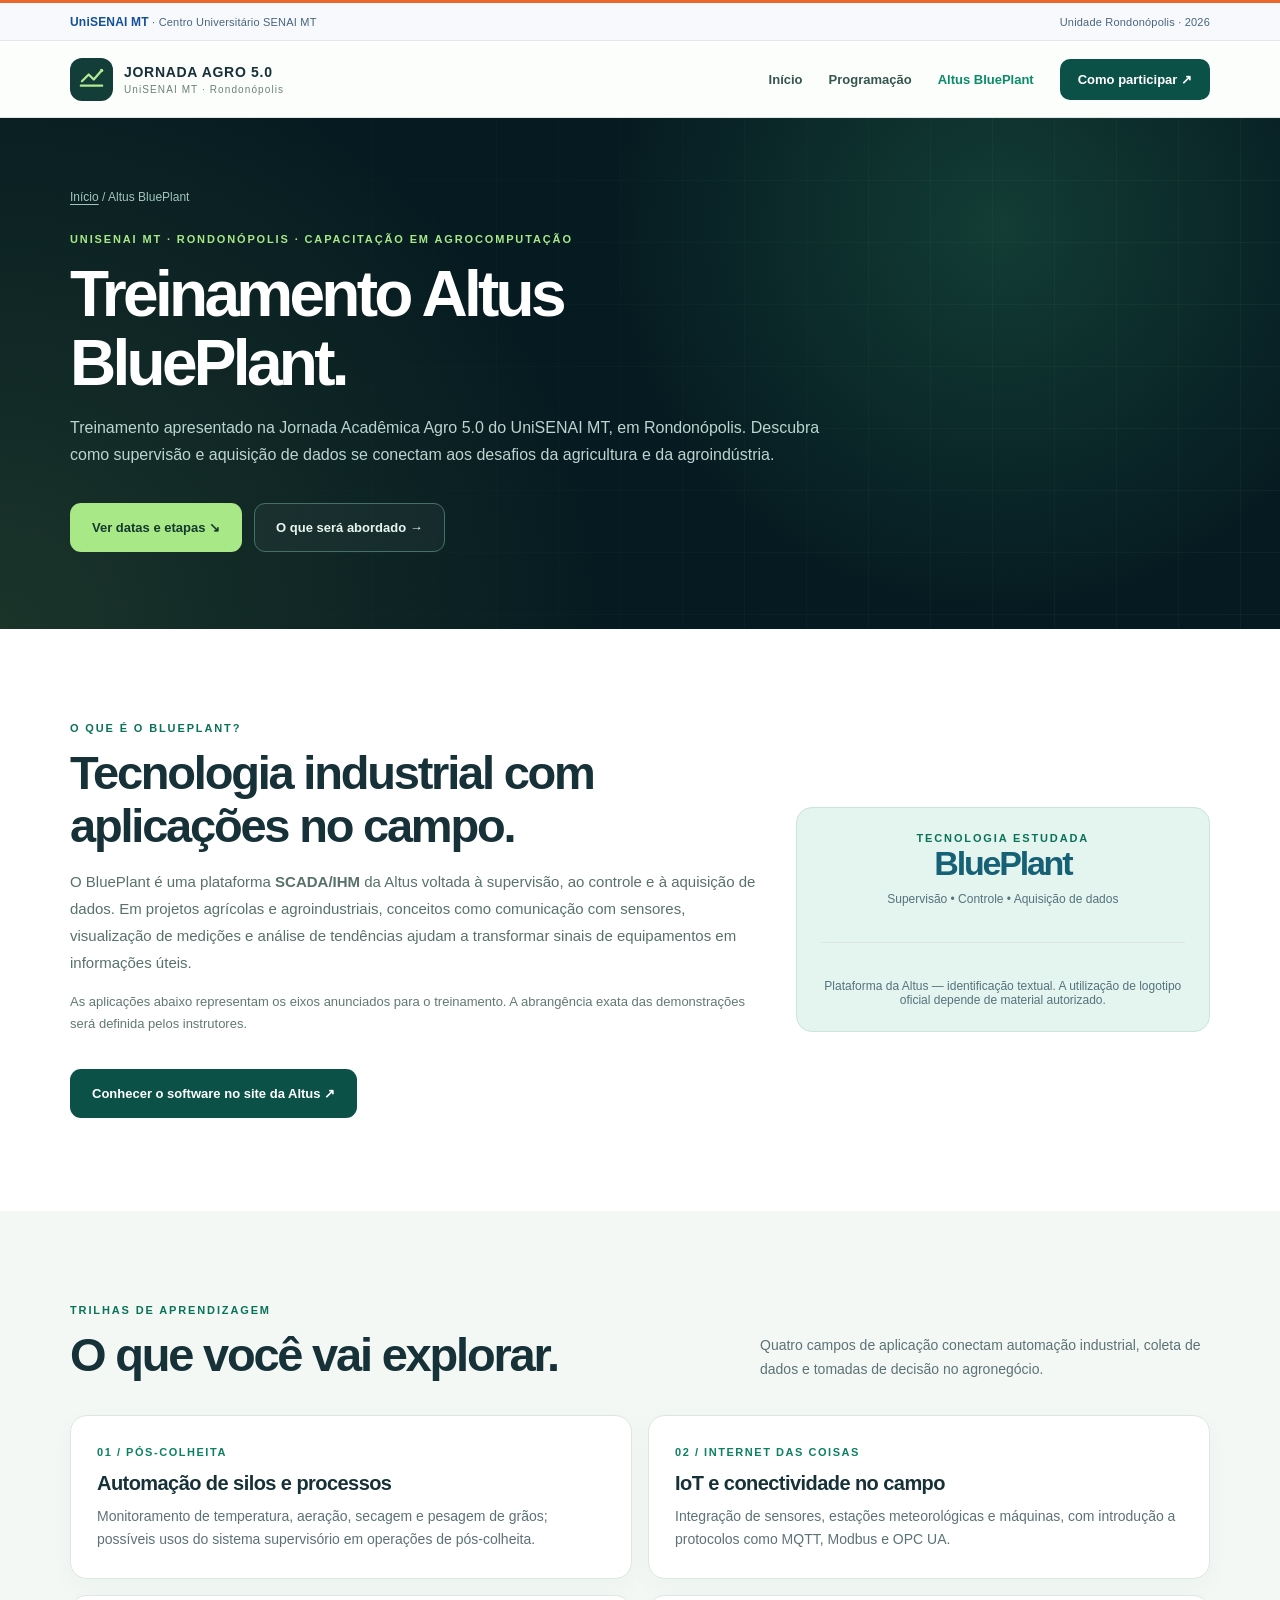
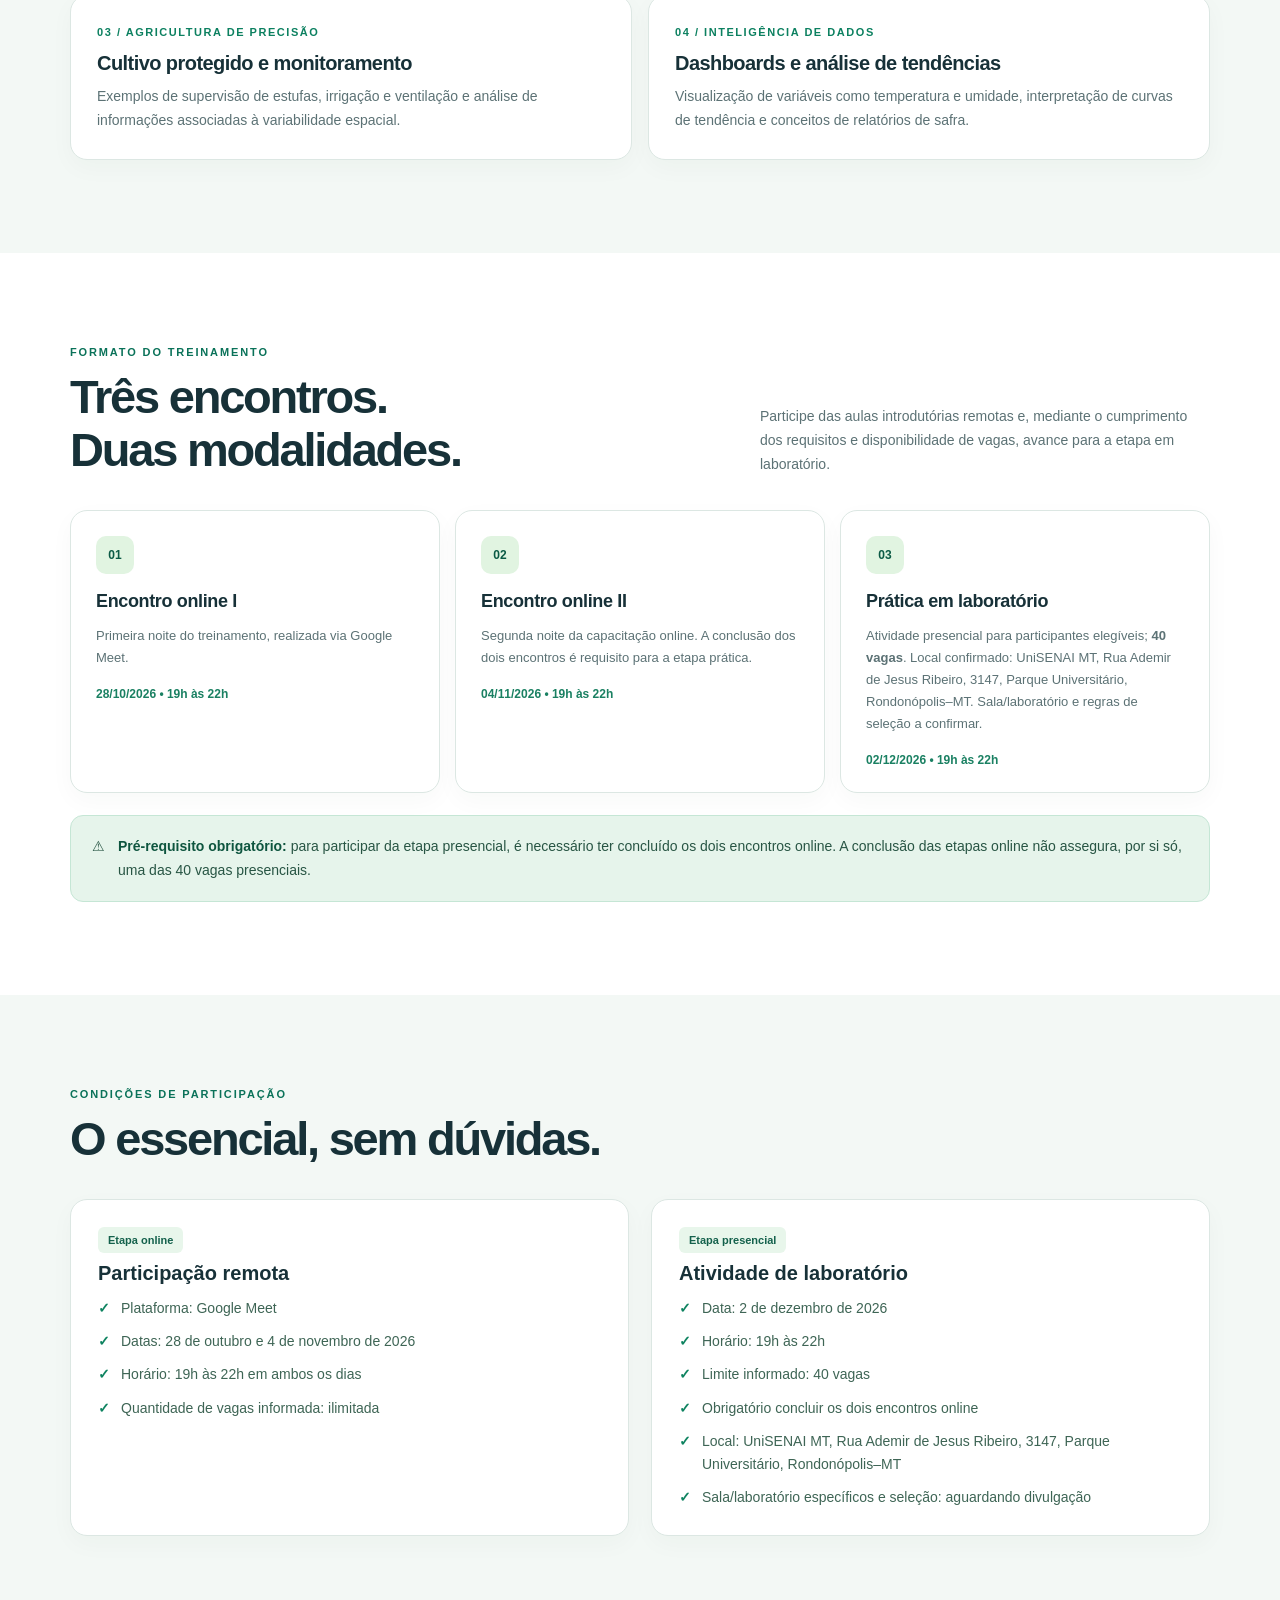
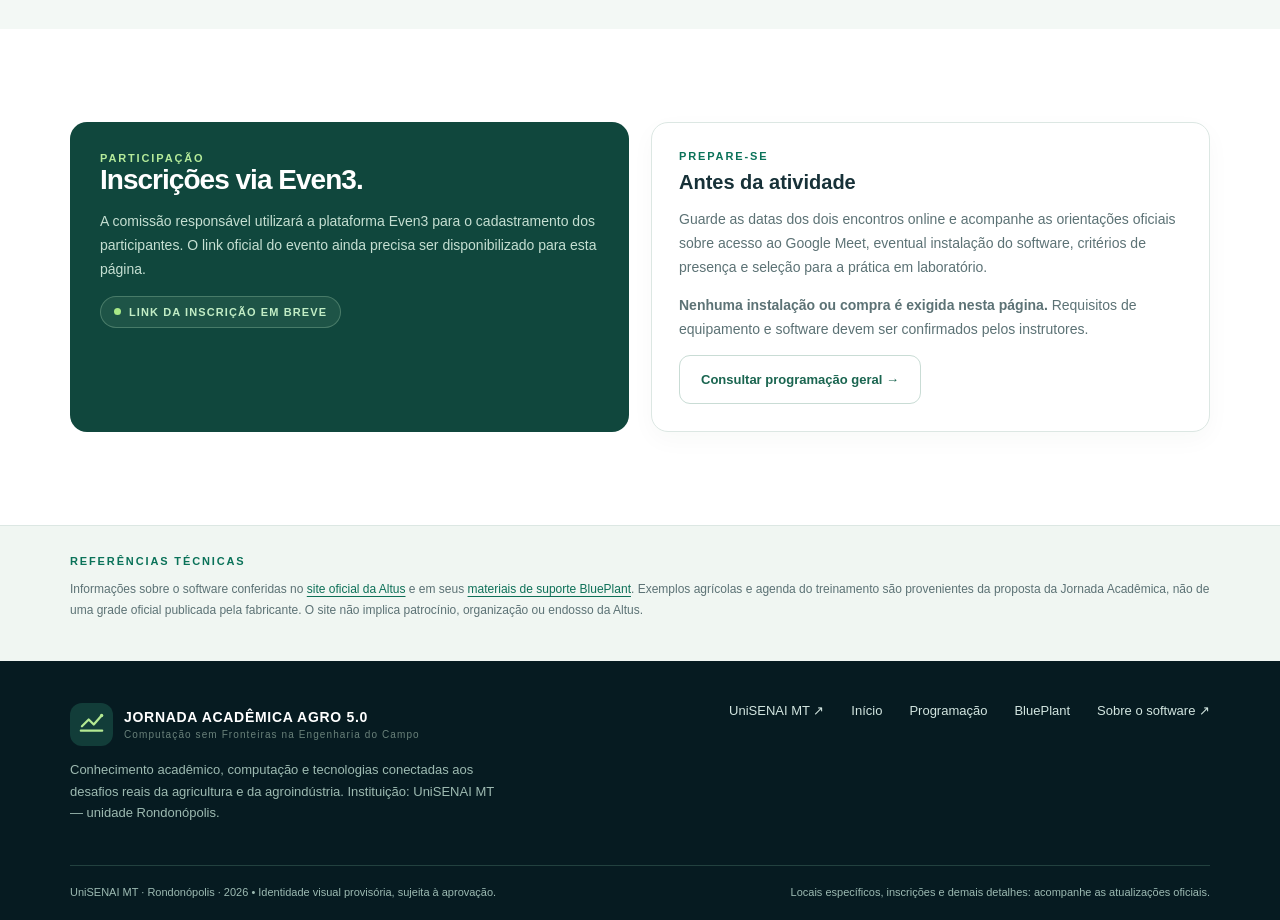
==== altus.html @ ee3fa494 "chore: initialize Jornada Academica Agro 5.0 website" ====
<!doctype html>
<html lang="pt-BR"><head>
  <meta charset="UTF-8"><meta name="viewport" content="width=device-width,initial-scale=1">
  <meta name="theme-color" content="#08282d"><meta name="robots" content="index,follow">
  <meta name="description" content="Treinamento Altus BluePlant na Jornada Agro 5.0 do UniSENAI MT, Rondonópolis: online em 28/10 e 04/11 e presencial em 02/12/2026, com 40 vagas na prática.">
  <meta property="og:type" content="website"><meta property="og:locale" content="pt_BR"><meta property="og:title" content="Treinamento Altus BluePlant | Jornada Agro 5.0">
  <meta property="og:description" content="Treinamento Altus BluePlant na Jornada Agro 5.0 do UniSENAI MT, Rondonópolis: online em 28/10 e 04/11 e presencial em 02/12/2026, com 40 vagas na prática."><title>Treinamento Altus BluePlant | Jornada Agro 5.0</title>
  <link rel="icon" href="assets/favicon.svg" type="image/svg+xml"><link rel="stylesheet" href="assets/style.css">
  <script defer src="assets/main.js"></script>
</head><body>
<a href="#conteudo" class="skip">Pular para o conteúdo</a>
<header class="topbar"><div class="institution-band"><div class="wrap institution-inner"><span><strong>UniSENAI MT</strong> <span aria-hidden="true">·</span> Centro Universitário SENAI MT</span><span>Unidade Rondonópolis <span aria-hidden="true">·</span> 2026</span></div></div><div class="wrap navrow"><a class="brand" href="index.html" aria-label="Jornada Acadêmica Agro 5.0 — início"><span class="brandmark" aria-hidden="true"><svg viewBox="0 0 48 48" fill="none"><path d="M5 35H43M7 27L19 15L28 24L42 8" stroke="currentColor" stroke-width="4" stroke-linecap="round" stroke-linejoin="round"/><circle cx="42" cy="8" r="3" fill="currentColor"/></svg></span><span class="brandtext"><strong>JORNADA AGRO 5.0</strong><small>UniSENAI MT · Rondonópolis</small></span></a><button class="menu-btn" data-menu-toggle aria-expanded="false" aria-controls="site-nav" aria-label="Abrir ou fechar o menu">Menu ☰</button><nav id="site-nav" class="navlinks" data-navigation aria-label="Navegação principal"><a href="index.html" data-nav="home">Início</a><a href="programacao.html" data-nav="prog">Programação</a><a href="altus.html" aria-current="page" data-nav="altus">Altus BluePlant</a><a href="altus.html#inscricoes" class="navcta">Como participar ↗</a></nav></div></header>
<main id="conteudo"><section class="pagehero"><div class="wrap"><div class="breadcrumbs"><a href="index.html">Início</a> / Altus BluePlant</div><span class="eyebrow">UniSENAI MT · Rondonópolis · Capacitação em agrocomputação</span><h1>Treinamento Altus<br>BluePlant.</h1><p>Treinamento apresentado na Jornada Acadêmica Agro 5.0 do UniSENAI MT, em Rondonópolis. Descubra como supervisão e aquisição de dados se conectam aos desafios da agricultura e da agroindústria.</p><div class="actions"><a href="#etapas" class="btn btn-primary">Ver datas e etapas ↘</a><a href="#conteudos" class="btn btn-ghost">O que será abordado →</a></div></div></section>
<section class="section white"><div class="wrap altus-title-row"><div><span class="eyebrow">O que é o BluePlant?</span><h2 class="section-title">Tecnologia industrial com aplicações no campo.</h2><p style="font-size:15px;line-height:1.8;color:#58716b">O BluePlant é uma plataforma <strong>SCADA/IHM</strong> da Altus voltada à supervisão, ao controle e à aquisição de dados. Em projetos agrícolas e agroindustriais, conceitos como comunicação com sensores, visualização de medições e análise de tendências ajudam a transformar sinais de equipamentos em informações úteis.</p><p style="font-size:13px;color:#617973;line-height:1.7">As aplicações abaixo representam os eixos anunciados para o treinamento. A abrangência exata das demonstrações será definida pelos instrutores.</p><div class="actions"><a class="btn btn-dark" href="https://www.altus.com.br/serie/scada-blueplant/" target="_blank" rel="noopener noreferrer">Conhecer o software no site da Altus ↗</a></div></div><div class="bluebadge"><span class="eyebrow">Tecnologia estudada</span><div class="big">BluePlant</div><p>Supervisão • Controle • Aquisição de dados</p><hr class="sep"><p>Plataforma da Altus — identificação textual. A utilização de logotipo oficial depende de material autorizado.</p></div></div></section>
<section id="conteudos" class="section surface"><div class="wrap"><div class="sec-head"><div><span class="eyebrow">Trilhas de aprendizagem</span><h2>O que você vai explorar.</h2></div><p>Quatro campos de aplicação conectam automação industrial, coleta de dados e tomadas de decisão no agronegócio.</p></div><div class="topics"><article class="topic"><small>01 / PÓS-COLHEITA</small><h3>Automação de silos e processos</h3><p>Monitoramento de temperatura, aeração, secagem e pesagem de grãos; possíveis usos do sistema supervisório em operações de pós-colheita.</p></article><article class="topic"><small>02 / INTERNET DAS COISAS</small><h3>IoT e conectividade no campo</h3><p>Integração de sensores, estações meteorológicas e máquinas, com introdução a protocolos como MQTT, Modbus e OPC UA.</p></article><article class="topic"><small>03 / AGRICULTURA DE PRECISÃO</small><h3>Cultivo protegido e monitoramento</h3><p>Exemplos de supervisão de estufas, irrigação e ventilação e análise de informações associadas à variabilidade espacial.</p></article><article class="topic"><small>04 / INTELIGÊNCIA DE DADOS</small><h3>Dashboards e análise de tendências</h3><p>Visualização de variáveis como temperatura e umidade, interpretação de curvas de tendência e conceitos de relatórios de safra.</p></article></div></div></section>
<section id="etapas" class="section white"><div class="wrap"><div class="sec-head"><div><span class="eyebrow">Formato do treinamento</span><h2>Três encontros.<br>Duas modalidades.</h2></div><p>Participe das aulas introdutórias remotas e, mediante o cumprimento dos requisitos e disponibilidade de vagas, avance para a etapa em laboratório.</p></div><div class="flowsteps"><article class="step"><span class="number">01</span><h3>Encontro online I</h3><p>Primeira noite do treinamento, realizada via Google Meet.</p><span class="stepdate">28/10/2026 • 19h às 22h</span></article><article class="step"><span class="number">02</span><h3>Encontro online II</h3><p>Segunda noite da capacitação online. A conclusão dos dois encontros é requisito para a etapa prática.</p><span class="stepdate">04/11/2026 • 19h às 22h</span></article><article class="step"><span class="number">03</span><h3>Prática em laboratório</h3><p>Atividade presencial para participantes elegíveis; <strong>40 vagas</strong>. Local confirmado: UniSENAI MT, Rua Ademir de Jesus Ribeiro, 3147, Parque Universitário, Rondonópolis–MT. Sala/laboratório e regras de seleção a confirmar.</p><span class="stepdate">02/12/2026 • 19h às 22h</span></article></div><div class="notice" style="margin-top:22px"><span aria-hidden="true">⚠</span><div><strong>Pré-requisito obrigatório:</strong> para participar da etapa presencial, é necessário ter concluído os dois encontros online. A conclusão das etapas online não assegura, por si só, uma das 40 vagas presenciais.</div></div></div></section>
<section class="section surface"><div class="wrap"><div class="sec-head"><div><span class="eyebrow">Condições de participação</span><h2>O essencial, sem dúvidas.</h2></div></div><div class="two-col"><div class="info-box"><span class="tag">Etapa online</span><h3>Participação remota</h3><ul class="requirements"><li>Plataforma: Google Meet</li><li>Datas: 28 de outubro e 4 de novembro de 2026</li><li>Horário: 19h às 22h em ambos os dias</li><li>Quantidade de vagas informada: ilimitada</li></ul></div><div class="info-box"><span class="tag">Etapa presencial</span><h3>Atividade de laboratório</h3><ul class="requirements"><li>Data: 2 de dezembro de 2026</li><li>Horário: 19h às 22h</li><li>Limite informado: 40 vagas</li><li>Obrigatório concluir os dois encontros online</li><li>Local: UniSENAI MT, Rua Ademir de Jesus Ribeiro, 3147, Parque Universitário, Rondonópolis–MT</li><li>Sala/laboratório específicos e seleção: aguardando divulgação</li></ul></div></div></div></section>
<section id="inscricoes" class="section white"><div class="wrap"><div class="two-col"><div class="callout"><span class="eyebrow" style="color:#b5eb9a">Participação</span><h3>Inscrições via Even3.</h3><p>A comissão responsável utilizará a plataforma Even3 para o cadastramento dos participantes. O link oficial do evento ainda precisa ser disponibilizado para esta página.</p><span class="pill">Link da inscrição em breve</span></div><div class="info-box"><span class="eyebrow">Prepare-se</span><h3>Antes da atividade</h3><p>Guarde as datas dos dois encontros online e acompanhe as orientações oficiais sobre acesso ao Google Meet, eventual instalação do software, critérios de presença e seleção para a prática em laboratório.</p><p><strong>Nenhuma instalação ou compra é exigida nesta página.</strong> Requisitos de equipamento e software devem ser confirmados pelos instrutores.</p><a class="btn btn-light" href="programacao.html">Consultar programação geral →</a></div></div></div></section>
<section class="reference"><div class="wrap"><span class="eyebrow">Referências técnicas</span><p>Informações sobre o software conferidas no <a href="https://www.altus.com.br/serie/scada-blueplant/" target="_blank" rel="noopener noreferrer">site oficial da Altus</a> e em seus <a href="https://suporte.altus.com.br/hc/pt-br/sections/7468421672333-BluePlant" target="_blank" rel="noopener noreferrer">materiais de suporte BluePlant</a>. Exemplos agrícolas e agenda do treinamento são provenientes da proposta da Jornada Acadêmica, não de uma grade oficial publicada pela fabricante. O site não implica patrocínio, organização ou endosso da Altus.</p></div></section></main>
<footer class="foot"><div class="wrap"><div class="footgrid"><div><a class="brand" href="index.html"><span class="brandmark" aria-hidden="true"><svg viewBox="0 0 48 48" fill="none"><path d="M5 35H43M7 27L19 15L28 24L42 8" stroke="currentColor" stroke-width="4" stroke-linecap="round" stroke-linejoin="round"/><circle cx="42" cy="8" r="3" fill="currentColor"/></svg></span><span class="brandtext"><strong>JORNADA ACADÊMICA AGRO 5.0</strong><small>Computação sem Fronteiras na Engenharia do Campo</small></span></a><p>Conhecimento acadêmico, computação e tecnologias conectadas aos desafios reais da agricultura e da agroindústria. Instituição: UniSENAI MT — unidade Rondonópolis.</p></div><div class="footlinks"><a href="https://unisenaimt.com.br/" target="_blank" rel="noopener noreferrer">UniSENAI MT ↗</a><a href="index.html">Início</a><a href="programacao.html">Programação</a><a href="altus.html">BluePlant</a><a href="https://www.altus.com.br/serie/scada-blueplant/" target="_blank" rel="noopener noreferrer">Sobre o software ↗</a></div></div><div class="footbottom"><span>UniSENAI MT · Rondonópolis · 2026 • Identidade visual provisória, sujeita à aprovação.</span><span>Locais específicos, inscrições e demais detalhes: acompanhe as atualizações oficiais.</span></div></div></footer>
</body></html>
---- assets/style.css ----
:root {
  --forest:#0c5147; --dark:#08282d; --darkest:#061b21; --lime:#a9e887;
  --text:#173138; --muted:#5c7275; --line:#dce7e3; --paper:#f3f8f5; --white:#fff;
  font-family:Inter,"Segoe UI",Arial,sans-serif; background:var(--paper); color:var(--text);
}
*{box-sizing:border-box} html{scroll-behavior:smooth} body{margin:0;min-width:320px}
a{color:inherit;text-decoration:none} a:focus-visible,button:focus-visible,summary:focus-visible{outline:3px solid #25aa89;outline-offset:4px}
button{font:inherit} svg{max-width:100%} .wrap{width:min(1140px,calc(100% - 40px));margin:0 auto}
.skip{position:absolute;left:15px;top:-100px;z-index:1000;background:#fff;padding:12px}.skip:focus{top:12px}
.topbar{position:sticky;top:0;z-index:20;background:rgba(252,254,252,.97);backdrop-filter:blur(14px);border-bottom:1px solid var(--line)}
.navrow{min-height:76px;display:flex;align-items:center;justify-content:space-between;gap:22px}
.brand{display:flex;align-items:center;gap:11px}.brandmark{width:43px;height:43px;border-radius:12px;background:#123d39;color:#b4e992;display:grid;place-items:center}
.brandmark svg{width:27px}.brandtext{display:flex;flex-direction:column}.brandtext strong{font-size:14px;letter-spacing:.05em}.brandtext small{font-size:10px;letter-spacing:.11em;margin-top:4px;color:#69817a}
.navlinks{display:flex;gap:26px;align-items:center}.navlinks a{font-size:13px;font-weight:700;color:#36554c}
.navlinks a:hover,.navlinks a[aria-current=page]{color:#0b8b67}.navlinks .navcta{background:var(--forest);color:#fff;padding:13px 18px;border-radius:10px}
.menu-btn{display:none;border:1px solid #bfd4cc;background:#fff;border-radius:9px;padding:10px 13px;cursor:pointer}
.hero,.pagehero{background:var(--darkest);color:#fff;position:relative;overflow:hidden;isolation:isolate}
.hero:before,.pagehero:before{content:"";position:absolute;inset:0;background:radial-gradient(circle at 78% 21%,rgba(63,181,123,.22),transparent 36%),radial-gradient(circle at 0% 100%,rgba(155,208,99,.14),transparent 44%);z-index:-1}
.hero:after,.pagehero:after{content:"";position:absolute;inset:0;background-image:linear-gradient(rgba(176,240,190,.045) 1px,transparent 1px),linear-gradient(90deg,rgba(176,240,190,.045) 1px,transparent 1px);background-size:62px 62px;mask-image:linear-gradient(90deg,transparent,#000);z-index:-1}
.hero-wrap{padding:90px 0 95px;display:grid;grid-template-columns:1.08fr .92fr;gap:54px;align-items:center}
.eyebrow{display:block;font-size:11px;letter-spacing:.17em;font-weight:800;color:#0a7259;text-transform:uppercase}
.pill{display:inline-flex;align-items:center;gap:8px;border:1px solid rgba(200,239,202,.25);background:rgba(180,222,176,.09);padding:9px 13px;border-radius:999px;color:#c2edc5;font-size:11px;letter-spacing:.10em;font-weight:800;text-transform:uppercase}
.pill:before{content:"";width:7px;height:7px;background:#a9e887;border-radius:50%}
.hero h1{font-size:clamp(47px,6vw,80px);line-height:1.035;letter-spacing:-.068em;margin:24px 0 17px}
.hero h1 em{font-style:normal;color:var(--lime)}.hero .lead{font-size:22px;line-height:1.35;color:#edfff3;font-weight:520;max-width:550px}
.hero .sublead{font-size:15px;line-height:1.78;color:#afc9c7;max-width:530px;margin:19px 0 0}
.actions{display:flex;flex-wrap:wrap;gap:12px;margin-top:34px}.btn{border:1px solid transparent;border-radius:11px;padding:15px 21px;display:inline-flex;gap:10px;align-items:center;justify-content:center;font-size:13px;font-weight:780;min-height:49px;transition:transform .15s,background .15s}
.btn:hover{transform:translateY(-2px)}.btn-primary{background:var(--lime);color:#153a2d}.btn-primary:hover{background:#c3f6a9}.btn-ghost{border-color:#457067;color:#e8f7ed;background:rgba(255,255,255,.04)}.btn-ghost:hover{background:#174139}.btn-dark{background:var(--forest);color:#fff}.btn-dark:hover{background:#073e35}.btn-light{background:#fff;border-color:#c9dcd5;color:#1a6550}
.hero-note{color:#b4d3ca;margin-top:30px;font-size:12px;display:flex;align-items:center;gap:12px}.hero-note:before{content:"";width:26px;height:1px;background:#87cb9c}
.dashboard{padding:15px;border-radius:20px;background:rgba(9,44,47,.88);border:1px solid #3a685c;box-shadow:0 30px 65px rgba(0,0,0,.3)}
.dash-head{display:flex;align-items:center;justify-content:space-between;padding:5px 8px 16px;color:#bdd8cd;font-size:11px;letter-spacing:.07em;font-weight:700}
.dash-head i{display:inline-block;width:7px;height:7px;background:#a4e887;border-radius:50%;margin-right:8px}.dash-head span:last-child{color:#87bdb3;letter-spacing:.25em}
.dash-grid{display:grid;grid-template-columns:1.5fr 1fr;gap:10px}.dash-panel{background:#0d3336;border:1px solid rgba(170,215,191,.16);padding:19px;border-radius:12px;min-height:112px}
.dash-panel small{font-size:10px;letter-spacing:.12em;color:#88afaa;text-transform:uppercase}.dash-panel b{display:block;font-size:22px;color:#ecfff0;letter-spacing:-.04em;margin-top:12px}.dash-panel strong{color:#a9e887;font-size:11px}
.dash-wide{grid-column:span 2;min-height:195px;padding-bottom:0}.dash-wide svg{display:block;width:100%;height:128px}.dash-bottom{display:grid;grid-template-columns:repeat(3,1fr);gap:10px;margin-top:10px}
.dash-small{background:#0d3036;border:1px solid rgba(154,204,177,.14);padding:13px;border-radius:10px}.dash-small small{color:#8bafa5;font-size:10px}.dash-small b{display:block;margin-top:8px;color:#d9f6e3;font-size:12px}
.demo{text-align:center;font-size:10px;margin:12px 0 0;color:#a2beb7}
.section{padding:93px 0}.section-tight{padding:65px 0}.white{background:#fff}.surface{background:var(--paper)}
.sec-head{display:flex;justify-content:space-between;align-items:end;gap:28px;margin-bottom:33px}.sec-head h2,.section-title{font-size:clamp(32px,4vw,47px);line-height:1.14;letter-spacing:-.047em;margin:12px 0 0}
.sec-head p{font-size:14px;line-height:1.7;color:var(--muted);max-width:450px;margin:0}
.features{display:grid;grid-template-columns:repeat(3,1fr);gap:16px}.feature,.card,.session,.topic,.step,.info-box{background:#fff;border:1px solid var(--line);border-radius:17px;box-shadow:0 8px 25px rgba(9,52,45,.03)}
.feature{padding:29px}.feature-icon{height:47px;width:47px;background:#e4f5e7;border-radius:12px;color:#167457;display:grid;place-items:center;font-size:22px}.feature h3{font-size:19px;margin:23px 0 10px;letter-spacing:-.03em}.feature p{font-size:14px;line-height:1.7;color:var(--muted);margin:0}
.highlight-grid{display:grid;grid-template-columns:repeat(2,1fr);gap:18px}.card{padding:29px;display:flex;flex-direction:column;gap:14px}.card.featured{color:#fff;background:#0b413b;border-color:#0b413b}
.tag{display:inline-flex;align-self:flex-start;gap:5px;background:#e8f6eb;color:#14614c;font-size:11px;font-weight:800;padding:7px 10px;border-radius:6px}.featured .tag{background:#245a4b;color:#baf29f}
.card h3{font-size:24px;line-height:1.2;letter-spacing:-.038em;margin:0}.card p{line-height:1.65;color:var(--muted);font-size:14px;margin:0}.card.featured p{color:#bcd9cc}
.meta{display:flex;flex-wrap:wrap;gap:9px;font-size:12px;color:#375d53;font-weight:700}.featured .meta{color:#d8f5db}.meta span{padding:7px 9px;border:1px solid #cbdcd5;border-radius:8px}.featured .meta span{border-color:#437a69}
.textlink{color:#0b7557;font-size:13px;font-weight:800;margin-top:auto;padding-top:6px}.featured .textlink{color:#b3ed9b}
.darkstrip{background:#082e2c;color:#fff;padding:62px 0}.striprow{display:flex;align-items:center;justify-content:space-between;gap:26px}.striprow h2{font-size:34px;letter-spacing:-.04em;line-height:1.15;max-width:640px;margin:11px 0}.striprow p{line-height:1.7;color:#bfd5c9;font-size:14px;max-width:650px}
.foot{background:var(--darkest);color:#d2e5e0;padding:42px 0 22px}.footgrid{display:grid;grid-template-columns:1fr 1fr;gap:24px}.foot .brandtext strong{color:#fff}.foot p{color:#9dbab1;max-width:440px;line-height:1.65;font-size:13px}.footlinks{display:flex;justify-content:flex-end;gap:27px;align-items:start;flex-wrap:wrap;font-size:13px}.footlinks a:hover{color:var(--lime)}
.footbottom{display:flex;justify-content:space-between;gap:20px;padding-top:20px;margin-top:29px;border-top:1px solid #22413f;color:#9cbab2;font-size:11px}
.pagehero .wrap{padding:72px 0 77px}.breadcrumbs{color:#a1c5bc;font-size:12px}.breadcrumbs a{text-decoration:underline;text-underline-offset:3px}.pagehero .eyebrow{color:#a9e887;margin-top:29px}.pagehero h1{font-size:clamp(39px,5vw,65px);line-height:1.08;letter-spacing:-.058em;margin:15px 0}.pagehero p{font-size:16px;line-height:1.7;color:#bad5cf;max-width:760px}
.page-intro{padding:50px 0 8px}.notice{padding:19px 21px;background:#e6f4eb;border:1px solid #c5e6d5;color:#285544;font-size:14px;line-height:1.67;border-radius:13px;display:flex;gap:13px}.notice strong{color:#0e553f}
.filterbar{display:flex;align-items:center;justify-content:space-between;gap:18px;margin-top:28px;flex-wrap:wrap}.chips{display:flex;gap:9px;flex-wrap:wrap}.chip{border:1px solid #c8dcd4;border-radius:999px;padding:10px 17px;background:#fff;color:#315a50;font-size:12px;font-weight:780;cursor:pointer}.chip[aria-pressed="true"],.chip:hover{color:#fff;background:#0e5f4e;border-color:#0e5f4e}.count{font-size:12px;color:#668076}
.timeline{display:grid;gap:15px;margin-top:25px}.date-row{display:grid;grid-template-columns:108px 1fr;gap:19px}.date-stamp{border:1px solid #d3e3dc;border-radius:14px;background:#e8f2ed;display:flex;flex-direction:column;align-items:center;justify-content:center;min-height:160px}
.date-stamp .num{font-size:35px;line-height:1;font-weight:850;letter-spacing:-.06em;color:#125d49}.date-stamp .month{font-size:12px;font-weight:850;letter-spacing:.06em;margin-top:7px;text-transform:uppercase}.date-stamp .weekday{font-size:11px;color:#71877c;margin-top:7px}
.session{padding:24px}.session-top{display:flex;gap:8px;flex-wrap:wrap;align-items:center}.subtle-tag{padding:6px 9px;border-radius:6px;font-size:11px;font-weight:780;background:#ebf3ee;color:#4f6f62}.warn-tag{background:#fff2dd;color:#895c1b}
.session h3{font-size:21px;letter-spacing:-.035em;margin:15px 0 8px}.session p{font-size:14px;color:var(--muted);line-height:1.65;margin:0 0 17px}.session-meta{display:flex;gap:15px;flex-wrap:wrap;color:#40665b;font-size:12px;font-weight:750}.session-meta span:before{content:"";display:inline-block;width:6px;height:6px;background:#87bcab;border-radius:50%;margin-right:6px;vertical-align:middle}
.topics{display:grid;grid-template-columns:1fr 1fr;gap:16px}.topic{padding:26px}.topic small{font-size:11px;font-weight:850;color:#0c8060;letter-spacing:.14em}.topic h3{font-size:20px;letter-spacing:-.028em;margin:12px 0 10px}.topic p{font-size:14px;line-height:1.7;color:var(--muted);margin:0}
.flowsteps{display:grid;grid-template-columns:repeat(3,1fr);gap:15px}.step{padding:25px}.number{display:grid;place-items:center;height:38px;width:38px;border-radius:10px;background:#e1f4e1;color:#0b5a45;font-weight:850;font-size:12px}.step h3{font-size:18px;margin:17px 0 9px;letter-spacing:-.02em}.step p{font-size:13px;line-height:1.7;color:var(--muted)}.stepdate{display:block;font-weight:800;color:#1a8062;font-size:12px;margin-top:18px}
.faq{display:grid;grid-template-columns:.8fr 1.2fr;gap:45px}.faq h2{font-size:38px;letter-spacing:-.042em;margin:13px 0}.faq p{color:var(--muted);font-size:14px;line-height:1.7}.faqitems{display:grid;gap:10px}.faqitems details{border:1px solid var(--line);border-radius:12px;padding:0 19px;background:white}.faqitems summary{cursor:pointer;font-size:14px;font-weight:770;padding:20px 5px 20px 0;list-style:none}.faqitems summary::-webkit-details-marker{display:none}.faqitems summary:after{content:"+";font-size:20px;color:#0e7152;float:right;margin:-5px 0}.faqitems details[open] summary:after{content:"−"}.faqitems details p{border-top:1px solid #e9eeea;margin:0;padding:16px 0 20px;font-size:13px}
.two-col{display:grid;grid-template-columns:1fr 1fr;gap:22px}.info-box{padding:27px}.info-box h3{font-size:20px;margin:9px 0 12px}.info-box p{font-size:14px;color:var(--muted);line-height:1.7}.callout{background:#10473d;color:#fff;padding:30px;border-radius:17px}.callout h3{font-size:28px;letter-spacing:-.035em;margin:0 0 12px}.callout p{color:#c5dfd2;font-size:14px;line-height:1.7}
.altus-title-row{display:grid;grid-template-columns:1.25fr .75fr;gap:35px;align-items:center}.bluebadge{padding:24px;text-align:center;border:1px solid #c9e5de;border-radius:16px;background:#e4f4ef}.bluebadge .big{font-size:34px;font-weight:900;color:#166175;letter-spacing:-.065em}.bluebadge p{color:#54737d;font-size:12px;margin:9px 0 0}
.sep{border:0;border-top:1px solid var(--line);margin:36px 0}.requirements{list-style:none;padding:0;margin:0;display:grid;gap:11px}.requirements li{font-size:14px;color:#3e6555;line-height:1.6;display:flex;gap:11px}.requirements li:before{content:"✓";font-weight:850;color:#0e8360}
.reference{background:#f0f6f2;border-top:1px solid var(--line);padding:29px 0}.reference p{font-size:12px;line-height:1.7;color:var(--muted)}.reference a{color:#0e7058;text-decoration:underline;text-underline-offset:3px}.hidden{display:none!important}
@media(max-width:960px){.hero-wrap{gap:26px}.hero h1{font-size:56px}.navlinks{gap:16px}.section{padding:70px 0}}
@media(max-width:730px){.wrap{width:calc(100% - 32px)}.navrow{min-height:69px}.menu-btn{display:block}.navlinks{display:none;position:absolute;top:68px;left:0;right:0;flex-direction:column;align-items:stretch;gap:0;background:#fff;padding:16px 20px 23px;box-shadow:0 19px 30px #102b2722}.navlinks.open{display:flex}.navlinks a{padding:15px 10px}.navlinks .navcta{text-align:center;margin-top:7px}.hero-wrap{padding:60px 0;grid-template-columns:1fr;gap:35px}.hero h1{font-size:clamp(49px,11vw,69px)}.hero .lead{font-size:20px}.dashboard{width:min(100%,500px);margin:0 auto}.section{padding:62px 0}.section-tight{padding:53px 0}.sec-head{display:block}.sec-head p{margin-top:15px}.features,.highlight-grid,.topics,.flowsteps,.two-col,.altus-title-row,.faq,.footgrid{grid-template-columns:1fr}.striprow{display:block}.striprow .btn{margin-top:20px}.striprow h2{font-size:30px}.footlinks{justify-content:flex-start}.footbottom{display:block;line-height:1.8}.pagehero .wrap{padding:60px 0}.pagehero h1{font-size:43px}.date-row{grid-template-columns:74px 1fr;gap:10px}.date-stamp{min-height:130px}.date-stamp .num{font-size:27px}.date-stamp .weekday{font-size:9px}.session{padding:18px}.session h3{font-size:19px}.faq{gap:14px}.faq h2{font-size:32px}.filterbar{display:block}.count{display:block;margin-top:15px}}
@media(max-width:380px){.wrap{width:calc(100% - 24px)}.hero h1{font-size:45px}.actions .btn{width:100%}.date-row{grid-template-columns:61px 1fr;gap:7px}.session{padding:14px}.date-stamp .num{font-size:23px}.date-stamp .month{font-size:10px}.brandtext strong{font-size:12px}}
@media(prefers-reduced-motion:reduce){html{scroll-behavior:auto}*,*:before,*:after{transition:none!important}}

/* Identificação institucional confirmada em 14/10/2026. Não substitui a marca oficial. */
.institution-band{border-top:3px solid #ea682e;background:#f7f9fc;border-bottom:1px solid #e0e8ee}
.institution-inner{min-height:37px;display:flex;align-items:center;justify-content:space-between;gap:10px;color:#49657d;font-size:11px;letter-spacing:.018em}
.institution-inner strong{font-weight:850;color:#145098;font-size:12px}
.campus-bridge{background:#e9f3ed;border-bottom:1px solid #d4e5dc;padding:42px 0}
.campus-grid{display:grid;grid-template-columns:1.1fr .9fr;gap:52px;align-items:center}
.campus-grid h2{font-size:clamp(27px,3.5vw,40px);letter-spacing:-.048em;line-height:1.2;margin:8px 0 12px}
.campus-grid h2 span{color:#157456}
.campus-grid p{font-size:14px;line-height:1.7;color:#4e6b64;margin:0}
.campus-detail{padding:20px 24px;border:1px solid #cde2d6;background:#fff;border-radius:14px}
.campus-detail strong{display:block;color:#164d41;font-size:16px;margin-bottom:10px}
.campus-detail p{font-size:12px}
.campus-detail b{font-weight:750}
.campus-detail a{display:inline-block;color:#0c6d52;font-size:12px;font-weight:800;margin-top:12px;text-decoration:underline;text-underline-offset:3px}
@media(max-width:700px){.institution-inner{flex-wrap:wrap;padding-top:8px;padding-bottom:8px;gap:3px;min-height:37px}.institution-inner span{font-size:10px}.institution-inner strong{font-size:11px}.campus-grid{grid-template-columns:1fr;gap:18px}.campus-bridge{padding:33px 0}}
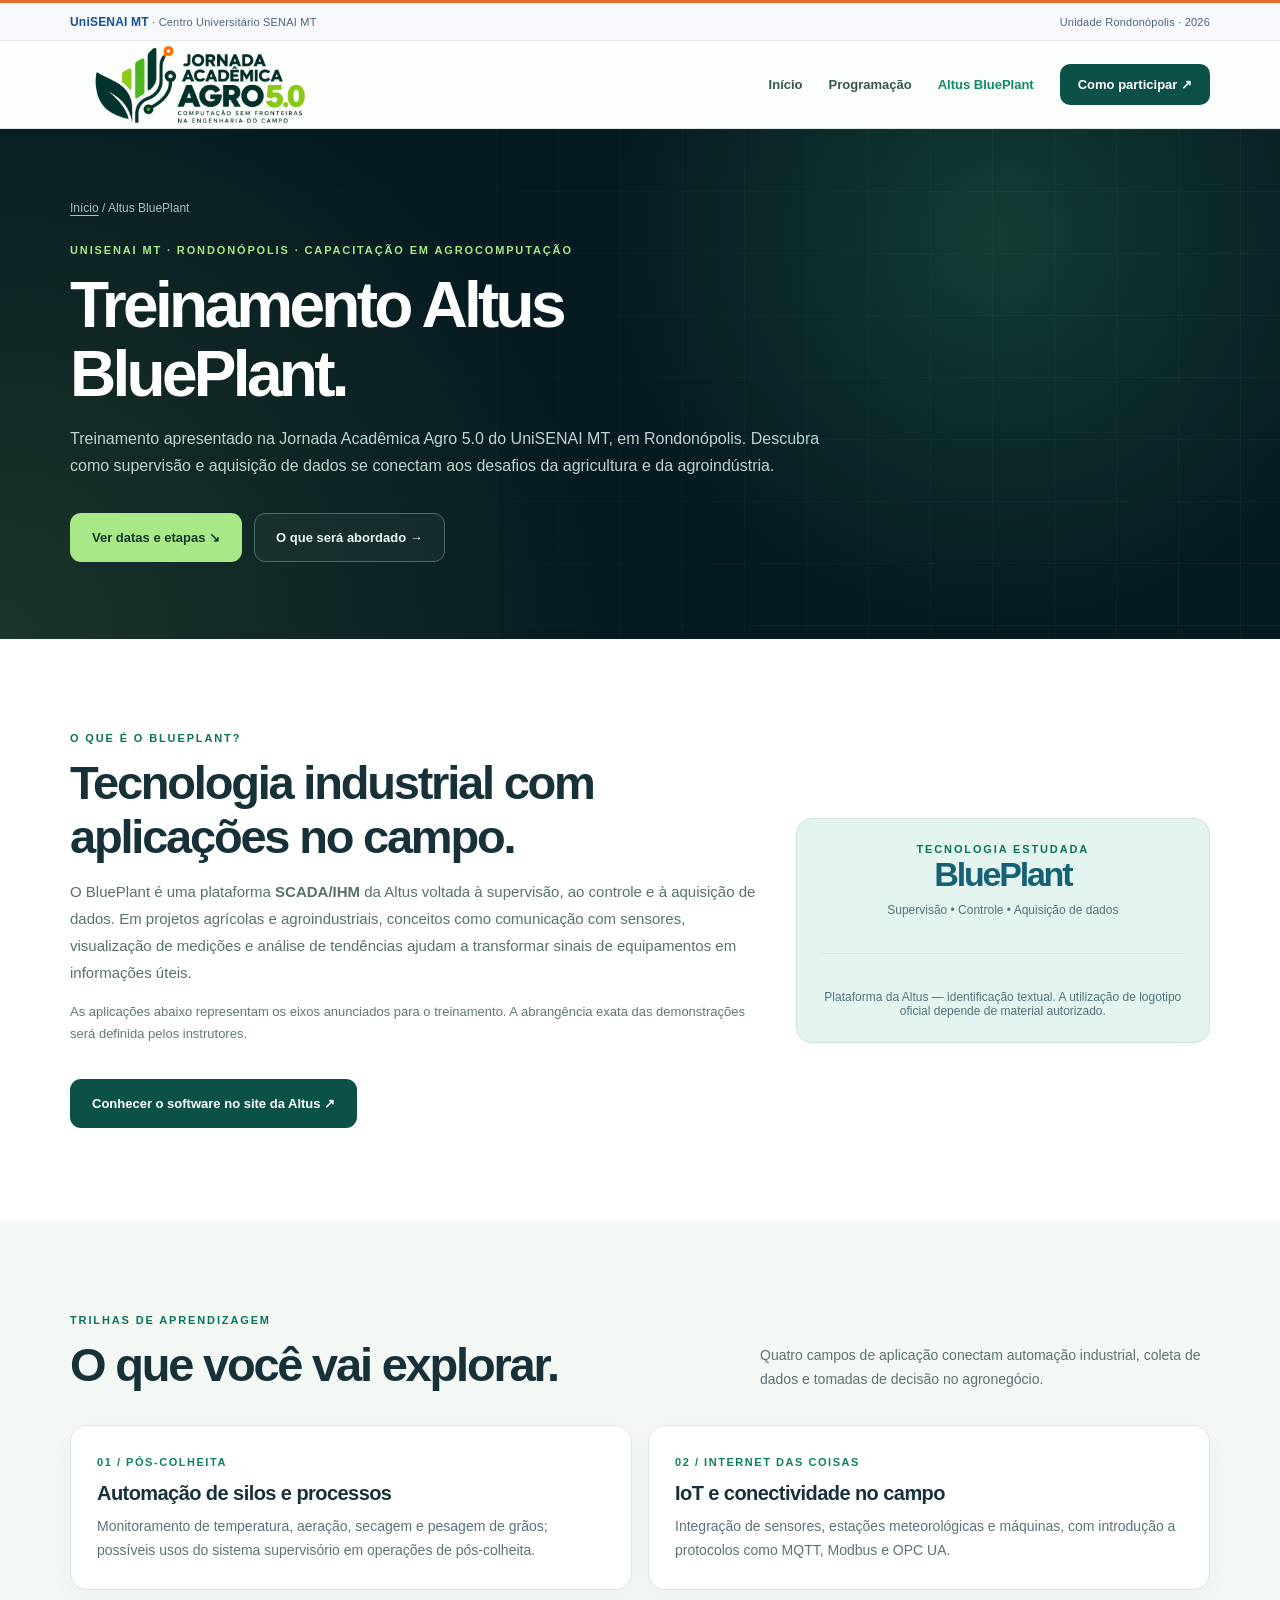
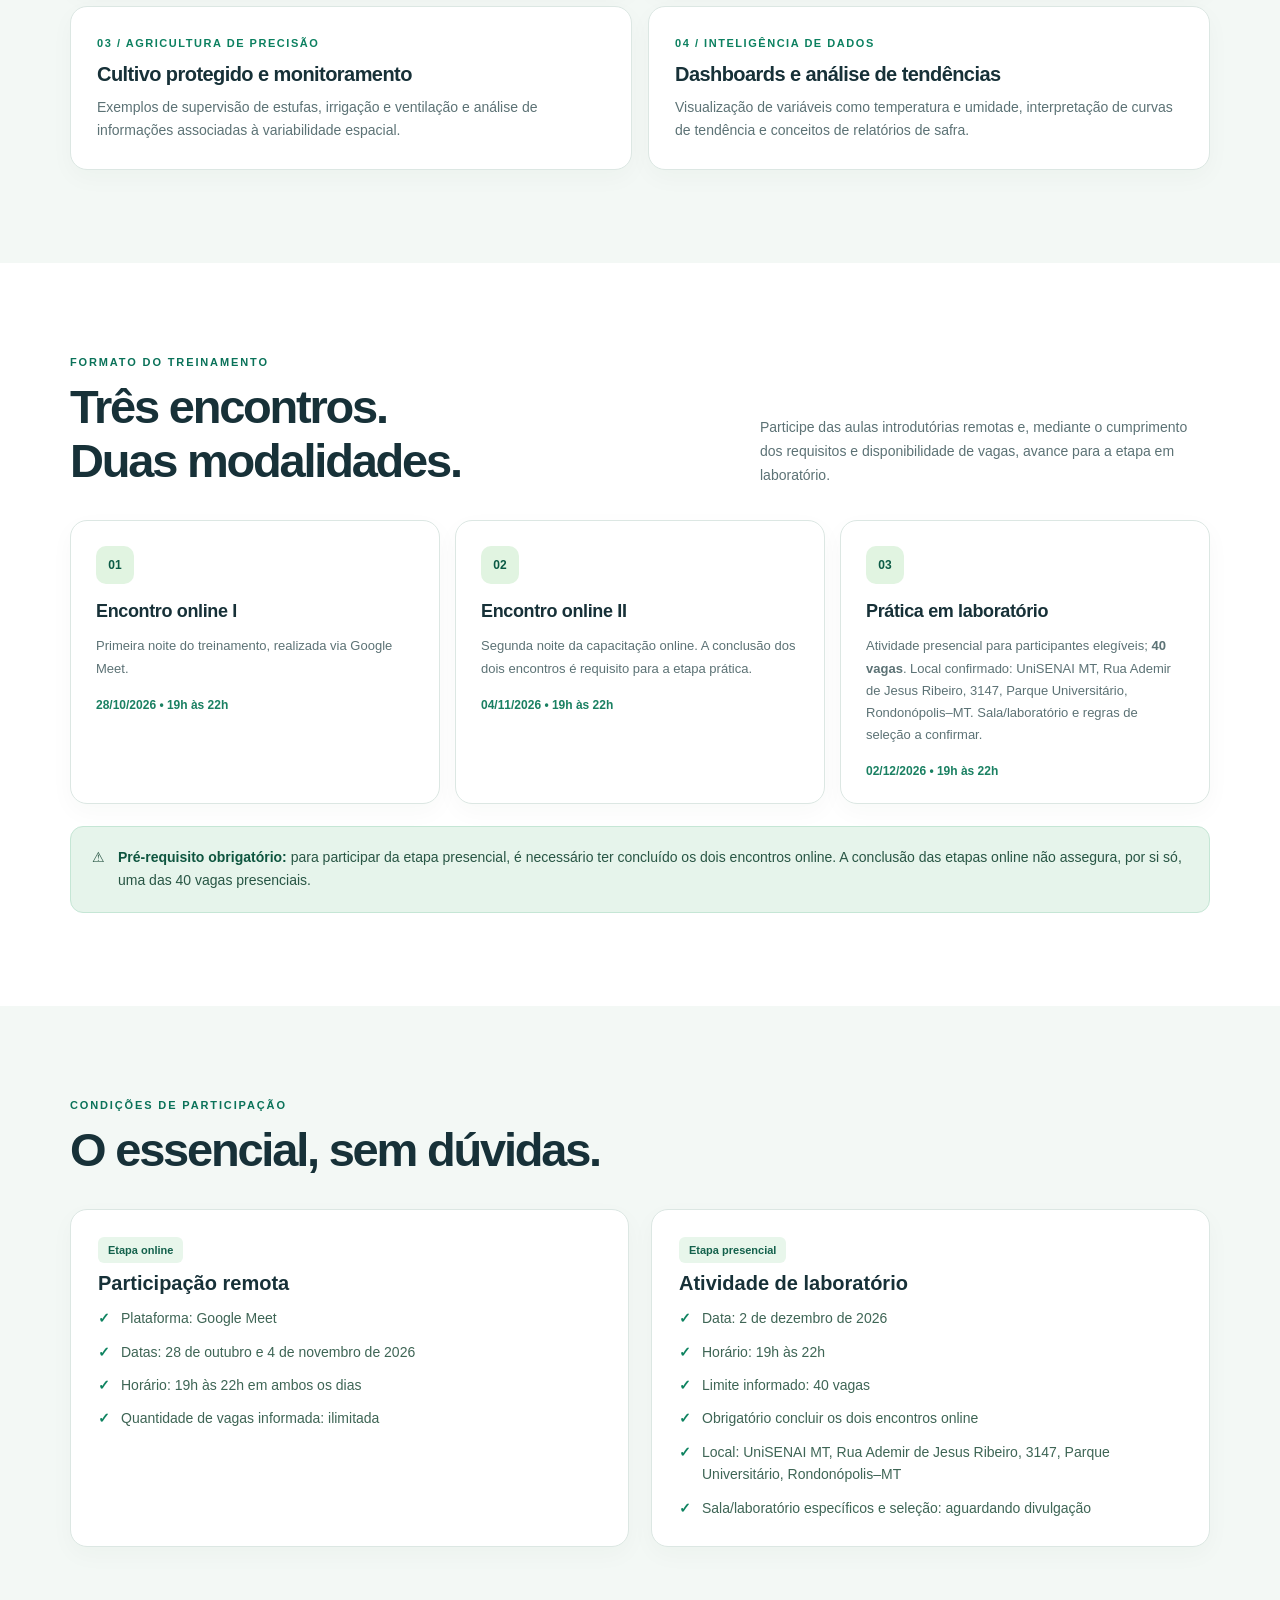
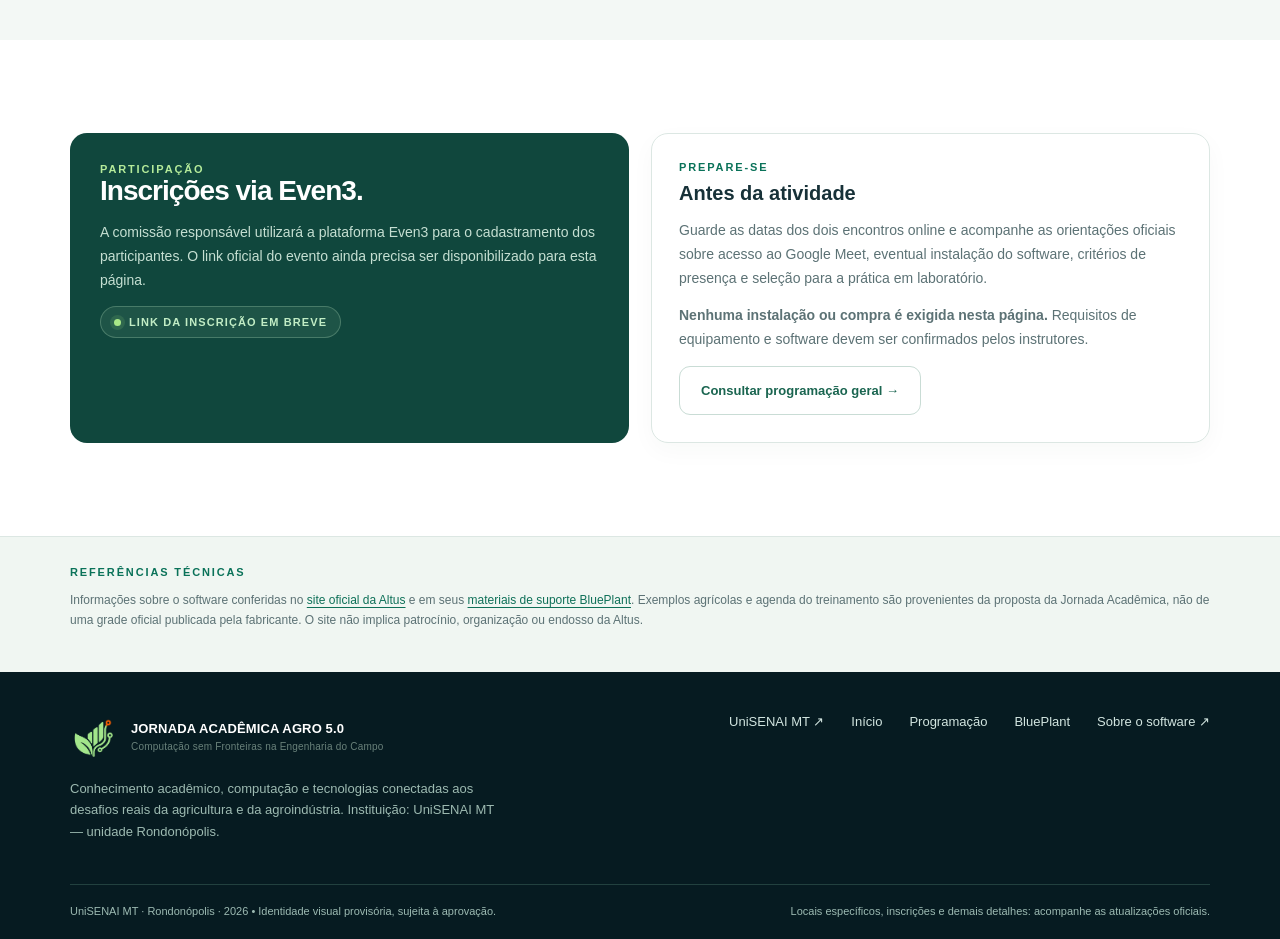
==== commit fea2dbb4: "feat: integrate Agro 5.0 branding and responsive UX" ====
--- a/altus.html
+++ b/altus.html
@@ -5,11 +5,11 @@
   <meta name="description" content="Treinamento Altus BluePlant na Jornada Agro 5.0 do UniSENAI MT, Rondonópolis: online em 28/10 e 04/11 e presencial em 02/12/2026, com 40 vagas na prática.">
   <meta property="og:type" content="website"><meta property="og:locale" content="pt_BR"><meta property="og:title" content="Treinamento Altus BluePlant | Jornada Agro 5.0">
   <meta property="og:description" content="Treinamento Altus BluePlant na Jornada Agro 5.0 do UniSENAI MT, Rondonópolis: online em 28/10 e 04/11 e presencial em 02/12/2026, com 40 vagas na prática."><title>Treinamento Altus BluePlant | Jornada Agro 5.0</title>
-  <link rel="icon" href="assets/favicon.svg" type="image/svg+xml"><link rel="stylesheet" href="assets/style.css">
-  <script defer src="assets/main.js"></script>
+  <link rel="icon" href="assets/brand/web/favicon-192.png" type="image/png" sizes="192x192"><link rel="stylesheet" href="assets/style.css?v=fase04-r1">
+  <script defer src="assets/main.js?v=fase04-r1"></script>
 </head><body>
 <a href="#conteudo" class="skip">Pular para o conteúdo</a>
-<header class="topbar"><div class="institution-band"><div class="wrap institution-inner"><span><strong>UniSENAI MT</strong> <span aria-hidden="true">·</span> Centro Universitário SENAI MT</span><span>Unidade Rondonópolis <span aria-hidden="true">·</span> 2026</span></div></div><div class="wrap navrow"><a class="brand" href="index.html" aria-label="Jornada Acadêmica Agro 5.0 — início"><span class="brandmark" aria-hidden="true"><svg viewBox="0 0 48 48" fill="none"><path d="M5 35H43M7 27L19 15L28 24L42 8" stroke="currentColor" stroke-width="4" stroke-linecap="round" stroke-linejoin="round"/><circle cx="42" cy="8" r="3" fill="currentColor"/></svg></span><span class="brandtext"><strong>JORNADA AGRO 5.0</strong><small>UniSENAI MT · Rondonópolis</small></span></a><button class="menu-btn" data-menu-toggle aria-expanded="false" aria-controls="site-nav" aria-label="Abrir ou fechar o menu">Menu ☰</button><nav id="site-nav" class="navlinks" data-navigation aria-label="Navegação principal"><a href="index.html" data-nav="home">Início</a><a href="programacao.html" data-nav="prog">Programação</a><a href="altus.html" aria-current="page" data-nav="altus">Altus BluePlant</a><a href="altus.html#inscricoes" class="navcta">Como participar ↗</a></nav></div></header>
+<header class="topbar"><div class="institution-band"><div class="wrap institution-inner"><span><strong>UniSENAI MT</strong> <span aria-hidden="true">·</span> Centro Universitário SENAI MT</span><span>Unidade Rondonópolis <span aria-hidden="true">·</span> 2026</span></div></div><div class="wrap navrow"><a class="brand brand-official" href="index.html" aria-label="Jornada Acadêmica Agro 5.0 — início"><img class="brand-logo" src="assets/brand/web/logo-horizontal.webp" width="760" height="253" alt="Jornada Acadêmica Agro 5.0 — Computação sem Fronteiras na Engenharia do Campo"><span class="brand-mobile" aria-hidden="true"><img src="assets/brand/web/simbolo-original.webp" width="340" height="340" alt=""><span><strong>JORNADA AGRO 5.0</strong><small>UniSENAI MT · Rondonópolis</small></span></span></a><button class="menu-btn" data-menu-toggle aria-expanded="false" aria-controls="site-nav" aria-label="Abrir ou fechar o menu">Menu ☰</button><nav id="site-nav" class="navlinks" data-navigation aria-label="Navegação principal"><a href="index.html" data-nav="home">Início</a><a href="programacao.html" data-nav="prog">Programação</a><a href="altus.html" aria-current="page" data-nav="altus">Altus BluePlant</a><a href="altus.html#inscricoes" class="navcta">Como participar ↗</a></nav></div></header>
 <main id="conteudo"><section class="pagehero"><div class="wrap"><div class="breadcrumbs"><a href="index.html">Início</a> / Altus BluePlant</div><span class="eyebrow">UniSENAI MT · Rondonópolis · Capacitação em agrocomputação</span><h1>Treinamento Altus<br>BluePlant.</h1><p>Treinamento apresentado na Jornada Acadêmica Agro 5.0 do UniSENAI MT, em Rondonópolis. Descubra como supervisão e aquisição de dados se conectam aos desafios da agricultura e da agroindústria.</p><div class="actions"><a href="#etapas" class="btn btn-primary">Ver datas e etapas ↘</a><a href="#conteudos" class="btn btn-ghost">O que será abordado →</a></div></div></section>
 <section class="section white"><div class="wrap altus-title-row"><div><span class="eyebrow">O que é o BluePlant?</span><h2 class="section-title">Tecnologia industrial com aplicações no campo.</h2><p style="font-size:15px;line-height:1.8;color:#58716b">O BluePlant é uma plataforma <strong>SCADA/IHM</strong> da Altus voltada à supervisão, ao controle e à aquisição de dados. Em projetos agrícolas e agroindustriais, conceitos como comunicação com sensores, visualização de medições e análise de tendências ajudam a transformar sinais de equipamentos em informações úteis.</p><p style="font-size:13px;color:#617973;line-height:1.7">As aplicações abaixo representam os eixos anunciados para o treinamento. A abrangência exata das demonstrações será definida pelos instrutores.</p><div class="actions"><a class="btn btn-dark" href="https://www.altus.com.br/serie/scada-blueplant/" target="_blank" rel="noopener noreferrer">Conhecer o software no site da Altus ↗</a></div></div><div class="bluebadge"><span class="eyebrow">Tecnologia estudada</span><div class="big">BluePlant</div><p>Supervisão • Controle • Aquisição de dados</p><hr class="sep"><p>Plataforma da Altus — identificação textual. A utilização de logotipo oficial depende de material autorizado.</p></div></div></section>
 <section id="conteudos" class="section surface"><div class="wrap"><div class="sec-head"><div><span class="eyebrow">Trilhas de aprendizagem</span><h2>O que você vai explorar.</h2></div><p>Quatro campos de aplicação conectam automação industrial, coleta de dados e tomadas de decisão no agronegócio.</p></div><div class="topics"><article class="topic"><small>01 / PÓS-COLHEITA</small><h3>Automação de silos e processos</h3><p>Monitoramento de temperatura, aeração, secagem e pesagem de grãos; possíveis usos do sistema supervisório em operações de pós-colheita.</p></article><article class="topic"><small>02 / INTERNET DAS COISAS</small><h3>IoT e conectividade no campo</h3><p>Integração de sensores, estações meteorológicas e máquinas, com introdução a protocolos como MQTT, Modbus e OPC UA.</p></article><article class="topic"><small>03 / AGRICULTURA DE PRECISÃO</small><h3>Cultivo protegido e monitoramento</h3><p>Exemplos de supervisão de estufas, irrigação e ventilação e análise de informações associadas à variabilidade espacial.</p></article><article class="topic"><small>04 / INTELIGÊNCIA DE DADOS</small><h3>Dashboards e análise de tendências</h3><p>Visualização de variáveis como temperatura e umidade, interpretação de curvas de tendência e conceitos de relatórios de safra.</p></article></div></div></section>
@@ -17,5 +17,5 @@
 <section class="section surface"><div class="wrap"><div class="sec-head"><div><span class="eyebrow">Condições de participação</span><h2>O essencial, sem dúvidas.</h2></div></div><div class="two-col"><div class="info-box"><span class="tag">Etapa online</span><h3>Participação remota</h3><ul class="requirements"><li>Plataforma: Google Meet</li><li>Datas: 28 de outubro e 4 de novembro de 2026</li><li>Horário: 19h às 22h em ambos os dias</li><li>Quantidade de vagas informada: ilimitada</li></ul></div><div class="info-box"><span class="tag">Etapa presencial</span><h3>Atividade de laboratório</h3><ul class="requirements"><li>Data: 2 de dezembro de 2026</li><li>Horário: 19h às 22h</li><li>Limite informado: 40 vagas</li><li>Obrigatório concluir os dois encontros online</li><li>Local: UniSENAI MT, Rua Ademir de Jesus Ribeiro, 3147, Parque Universitário, Rondonópolis–MT</li><li>Sala/laboratório específicos e seleção: aguardando divulgação</li></ul></div></div></div></section>
 <section id="inscricoes" class="section white"><div class="wrap"><div class="two-col"><div class="callout"><span class="eyebrow" style="color:#b5eb9a">Participação</span><h3>Inscrições via Even3.</h3><p>A comissão responsável utilizará a plataforma Even3 para o cadastramento dos participantes. O link oficial do evento ainda precisa ser disponibilizado para esta página.</p><span class="pill">Link da inscrição em breve</span></div><div class="info-box"><span class="eyebrow">Prepare-se</span><h3>Antes da atividade</h3><p>Guarde as datas dos dois encontros online e acompanhe as orientações oficiais sobre acesso ao Google Meet, eventual instalação do software, critérios de presença e seleção para a prática em laboratório.</p><p><strong>Nenhuma instalação ou compra é exigida nesta página.</strong> Requisitos de equipamento e software devem ser confirmados pelos instrutores.</p><a class="btn btn-light" href="programacao.html">Consultar programação geral →</a></div></div></div></section>
 <section class="reference"><div class="wrap"><span class="eyebrow">Referências técnicas</span><p>Informações sobre o software conferidas no <a href="https://www.altus.com.br/serie/scada-blueplant/" target="_blank" rel="noopener noreferrer">site oficial da Altus</a> e em seus <a href="https://suporte.altus.com.br/hc/pt-br/sections/7468421672333-BluePlant" target="_blank" rel="noopener noreferrer">materiais de suporte BluePlant</a>. Exemplos agrícolas e agenda do treinamento são provenientes da proposta da Jornada Acadêmica, não de uma grade oficial publicada pela fabricante. O site não implica patrocínio, organização ou endosso da Altus.</p></div></section></main>
-<footer class="foot"><div class="wrap"><div class="footgrid"><div><a class="brand" href="index.html"><span class="brandmark" aria-hidden="true"><svg viewBox="0 0 48 48" fill="none"><path d="M5 35H43M7 27L19 15L28 24L42 8" stroke="currentColor" stroke-width="4" stroke-linecap="round" stroke-linejoin="round"/><circle cx="42" cy="8" r="3" fill="currentColor"/></svg></span><span class="brandtext"><strong>JORNADA ACADÊMICA AGRO 5.0</strong><small>Computação sem Fronteiras na Engenharia do Campo</small></span></a><p>Conhecimento acadêmico, computação e tecnologias conectadas aos desafios reais da agricultura e da agroindústria. Instituição: UniSENAI MT — unidade Rondonópolis.</p></div><div class="footlinks"><a href="https://unisenaimt.com.br/" target="_blank" rel="noopener noreferrer">UniSENAI MT ↗</a><a href="index.html">Início</a><a href="programacao.html">Programação</a><a href="altus.html">BluePlant</a><a href="https://www.altus.com.br/serie/scada-blueplant/" target="_blank" rel="noopener noreferrer">Sobre o software ↗</a></div></div><div class="footbottom"><span>UniSENAI MT · Rondonópolis · 2026 • Identidade visual provisória, sujeita à aprovação.</span><span>Locais específicos, inscrições e demais detalhes: acompanhe as atualizações oficiais.</span></div></div></footer>
+<footer class="foot"><div class="wrap"><div class="footgrid"><div><a class="brand brand-footer" href="index.html" aria-label="Jornada Acadêmica Agro 5.0 — início"><img class="footer-symbol" src="assets/brand/web/simbolo-claro.webp" width="460" height="460" loading="lazy" alt=""><span class="brandtext"><strong>JORNADA ACADÊMICA AGRO 5.0</strong><small>Computação sem Fronteiras na Engenharia do Campo</small></span></a><p>Conhecimento acadêmico, computação e tecnologias conectadas aos desafios reais da agricultura e da agroindústria. Instituição: UniSENAI MT — unidade Rondonópolis.</p></div><div class="footlinks"><a href="https://unisenaimt.com.br/" target="_blank" rel="noopener noreferrer">UniSENAI MT ↗</a><a href="index.html">Início</a><a href="programacao.html">Programação</a><a href="altus.html">BluePlant</a><a href="https://www.altus.com.br/serie/scada-blueplant/" target="_blank" rel="noopener noreferrer">Sobre o software ↗</a></div></div><div class="footbottom"><span>UniSENAI MT · Rondonópolis · 2026 • Identidade visual provisória, sujeita à aprovação.</span><span>Locais específicos, inscrições e demais detalhes: acompanhe as atualizações oficiais.</span></div></div></footer>
 </body></html>
--- a/assets/style.css
+++ b/assets/style.css
@@ -82,3 +82,165 @@
 .campus-detail b{font-weight:750}
 .campus-detail a{display:inline-block;color:#0c6d52;font-size:12px;font-weight:800;margin-top:12px;text-decoration:underline;text-underline-offset:3px}
 @media(max-width:700px){.institution-inner{flex-wrap:wrap;padding-top:8px;padding-bottom:8px;gap:3px;min-height:37px}.institution-inner span{font-size:10px}.institution-inner strong{font-size:11px}.campus-grid{grid-template-columns:1fr;gap:18px}.campus-bridge{padding:33px 0}}
+
+
+/* Fase 03 / UX R1 — hierarquia acadêmica e agenda resumida. */
+.hero-title-prefix{display:block;font-size:.5em;line-height:1.17;letter-spacing:-.047em;font-weight:700;color:#ecfff2}
+.hero-title-name{display:block;white-space:nowrap;margin-top:5px}
+.agenda-overview{background:#fff;border-bottom:1px solid var(--line);padding:37px 0 31px}
+.agenda-heading{display:flex;align-items:end;justify-content:space-between;gap:24px;margin-bottom:20px}
+.agenda-heading h2{font-size:clamp(25px,3vw,34px);letter-spacing:-.04em;line-height:1.17;margin:8px 0}
+.agenda-heading p{font-size:13px;color:var(--muted);line-height:1.55;margin:0}
+.agenda-all{font-size:13px;font-weight:800;color:#0a6a50;white-space:nowrap;text-decoration:underline;text-underline-offset:4px;padding-bottom:5px}
+.agenda-list{display:grid;grid-template-columns:repeat(5,minmax(0,1fr));gap:11px}
+.agenda-item{display:flex;flex-direction:column;align-items:start;min-width:0;gap:12px;min-height:151px;padding:17px 15px;border:1px solid #d5e7dd;border-radius:13px;background:#f6faf7;transition:background .15s,border-color .15s,transform .15s}
+.agenda-item:hover{background:#e9f6eb;border-color:#81bda2;transform:translateY(-2px)}
+.agenda-date{display:block;font-size:30px;font-weight:850;color:#0f5947;line-height:1;letter-spacing:-.05em}
+.agenda-date span{font-size:12px;letter-spacing:.08em}
+.agenda-event{display:block;font-size:13px;line-height:1.28;color:#183e37;font-weight:800}
+.agenda-time{display:block;color:#60776e;font-size:11px;line-height:1.5;margin-top:auto}
+.agenda-conflict{color:#8a521e;font-weight:750}
+.agenda-footnote{font-size:11px;color:#5d736d;line-height:1.65;margin:16px 0 0}
+.agenda-footnote a{color:#0a6953;text-decoration:underline;text-underline-offset:3px}
+@media(max-width:1000px){.agenda-list{grid-template-columns:repeat(3,minmax(0,1fr))}}
+@media(max-width:700px){.agenda-overview{padding:32px 0 28px}.agenda-heading{display:block}.agenda-all{display:inline-block;margin-top:13px}.agenda-list{grid-template-columns:repeat(2,minmax(0,1fr))}.agenda-item{min-height:135px}}
+@media(max-width:420px){.agenda-item{padding:14px 12px;gap:10px}.agenda-date{font-size:26px}.agenda-item:last-child{grid-column:span 2}}
+@media(prefers-reduced-motion:reduce){.agenda-item{transition:none}}
+
+
+/* Fase 04 / UX R1 — identidade, profundidade e movimento suave. */
+:root{--lime:#a9e887;--orange:#f47a20;--brand-forest:#083b31}
+body{background:#f5f8f4}
+.topbar{transition:box-shadow .25s ease,background .25s ease}
+.topbar.is-scrolled{box-shadow:0 10px 28px rgba(4,32,27,.12);background:rgba(255,255,255,.97)}
+.navrow{min-height:84px}
+.brand-official{display:flex;align-items:center;flex:none;min-width:0}
+.brand-logo{display:block;width:clamp(208px,21vw,260px);height:auto;max-width:100%;object-fit:contain}
+.brand-mobile{display:none}
+.navlinks a{transition:color .2s ease}
+.navlinks .navcta{transition:background .2s ease,transform .2s ease,box-shadow .2s ease}
+.navlinks .navcta:hover{color:#fff;background:#0d6755;transform:translateY(-2px);box-shadow:0 9px 20px rgba(5,50,42,.17)}
+.menu-btn{min-height:44px;min-width:74px}
+.hero{background:radial-gradient(ellipse at 80% 15%,#104c43 0,transparent 47%),linear-gradient(130deg,#061c22 0%,#082b28 60%,#103d33 100%)}
+.hero:before{background:radial-gradient(circle at 73% 39%,rgba(160,235,115,.12),transparent 34%),radial-gradient(circle at 0 0,rgba(18,117,95,.11),transparent 44%)}
+.hero:after{opacity:.65;mask-image:linear-gradient(90deg,transparent,#000)}
+.hero-wrap{grid-template-columns:1.07fr .93fr;gap:56px;padding:92px 0 102px}
+.hero h1{max-width:690px;margin:25px 0 15px;letter-spacing:-.06em}
+.hero-title-prefix{font-size:.46em;color:#fff}
+.hero .sublead{max-width:520px;color:#c2d9d0}
+.hero .lead{font-weight:650;letter-spacing:-.018em}
+.hero-facts{margin-top:35px;padding-top:21px;display:flex;gap:30px;border-top:1px solid rgba(180,238,197,.21);max-width:550px}
+.hero-facts span{display:flex;flex-direction:column;gap:5px}
+.hero-facts strong{font-size:14px;color:#e6f8e5;letter-spacing:.02em}
+.hero-facts small{font-size:12px;color:#91bcb0}
+.hero-scroll{display:inline-flex;align-items:center;gap:12px;margin-top:26px;font-size:12px;font-weight:750;color:#b9e7c1}
+.hero-scroll span{display:grid;place-items:center;width:26px;height:26px;border:1px solid #5a8b77;border-radius:50%;transition:transform .25s ease}
+.hero-scroll:hover span{transform:translateY(4px)}
+.hero-stage{position:relative;display:grid;align-items:center;min-height:535px;isolation:isolate;perspective:1000px}
+.hero-stage-ring{position:absolute;inset:7% 2% 0;border:1px solid rgba(176,240,165,.17);border-radius:48%;transform:rotate(-17deg);z-index:-1;animation:stage-drift 13s ease-in-out infinite alternate}
+.hero-stage-ring:after{content:"";position:absolute;inset:18px;border:1px dashed rgba(152,236,182,.11);border-radius:inherit}
+.hero-stage-symbol{position:absolute;z-index:-1;width:clamp(150px,48%,275px);height:auto;right:-1%;top:-4%;opacity:.30;filter:drop-shadow(0 0 32px rgba(124,236,122,.14));animation:stage-float 8s ease-in-out infinite alternate;pointer-events:none}
+.hero-stage .dashboard{position:relative;margin:50px 2% 0 0;background:rgba(8,42,41,.90);border-color:rgba(141,203,160,.38);box-shadow:0 28px 75px rgba(0,0,0,.27),0 0 0 1px rgba(166,235,154,.04) inset;transition:transform .4s ease,box-shadow .4s ease;will-change:transform}
+@media(hover:hover){.hero-stage:hover .dashboard{transform:translateY(-7px) rotateX(1.3deg);box-shadow:0 38px 85px rgba(0,0,0,.32)}}
+.stage-label{display:inline-flex;align-items:center;gap:7px;color:#d8f4dd;background:rgba(10,59,52,.9);border:1px solid rgba(167,234,179,.3);border-radius:999px;padding:10px 14px;font-size:11px;font-weight:750;letter-spacing:.025em;box-shadow:0 10px 24px rgba(0,0,0,.13)}
+.stage-label-top{position:absolute;top:2%;left:1%;z-index:2}
+.stage-label-top i{width:7px;height:7px;border-radius:50%;background:var(--lime);box-shadow:0 0 0 4px rgba(169,232,135,.1)}
+.stage-label-bottom{position:absolute;right:0;bottom:0;z-index:2}
+.stage-label-bottom b{color:var(--lime)}
+.stage-label-bottom span{color:var(--orange)}
+.dash-wide svg path[stroke="#a5e88e"]{stroke-dasharray:850;stroke-dashoffset:850;animation:chart-draw 3.5s 0.35s ease forwards}
+.pill:before{box-shadow:0 0 0 4px rgba(169,232,135,.12)}
+.agenda-overview{background:linear-gradient(180deg,#fff,#f6faf6)}
+.agenda-item{transition:background .24s ease,border-color .24s ease,transform .24s ease,box-shadow .24s ease}
+@media(hover:hover){.agenda-item:hover{box-shadow:0 14px 27px rgba(8,63,43,.10)}.feature,.card,.topic,.step,.session{transition:transform .25s ease,box-shadow .25s ease,border-color .25s ease}.feature:hover,.card:hover,.topic:hover,.step:hover,.session:hover{transform:translateY(-5px);box-shadow:0 17px 35px rgba(6,53,40,.085);border-color:#c0dfcd}}
+.foot .brand-footer{display:inline-flex;gap:14px;align-items:center}
+.footer-symbol{display:block;width:47px;height:47px;object-fit:contain;flex:none}
+.foot .brand-footer .brandtext strong{font-size:13px;letter-spacing:.01em}
+.foot .brand-footer .brandtext small{font-size:10px;letter-spacing:.02em;line-height:1.4}
+/* A animação só oculta conteúdo quando o elemento está fora da tela e o JS está ativo. */
+.motion-ready .reveal-pending{opacity:0;transform:translateY(19px)}
+.motion-ready .reveal-visible{opacity:1;transform:none}
+.reveal-pending,.reveal-visible{transition:opacity .65s ease,transform .65s cubic-bezier(.2,.8,.2,1)}
+@keyframes stage-drift{from{transform:rotate(-17deg) scale(.98)}to{transform:rotate(-11deg) scale(1.02)}}
+@keyframes stage-float{from{transform:translateY(-6px)}to{transform:translateY(19px)}}
+@keyframes chart-draw{to{stroke-dashoffset:0}}
+@media(max-width:960px){.hero-wrap{gap:30px}.hero-stage{min-height:470px}.brand-logo{width:215px}.navlinks{gap:13px}.navlinks a{font-size:12px}}
+@media(max-width:730px){.navrow{min-height:76px}.brand-logo{display:none}.brand-mobile{display:flex;align-items:center;gap:10px}.brand-mobile img{width:43px;height:43px;object-fit:contain;flex:none}.brand-mobile span{display:flex;flex-direction:column;gap:3px}.brand-mobile strong{color:#103e34;font-size:13px;letter-spacing:.015em}.brand-mobile small{color:#65796f;font-size:10px}.navlinks{top:76px;border-top:1px solid #e6eee9}.hero-wrap{padding:63px 0 72px;gap:38px}.hero h1{font-size:clamp(48px,10.5vw,67px)}.hero-facts{gap:20px}.hero-stage{min-height:460px;max-width:520px;width:100%;margin:auto}.hero-stage .dashboard{margin:45px 0 0}.hero-stage-symbol{right:0;top:0;width:190px}.stage-label-top{top:0}.stage-label-bottom{bottom:-4px}}
+@media(max-width:420px){.brand-mobile img{width:40px;height:40px}.brand-mobile strong{font-size:12px}.brand-mobile small{font-size:9px}.navrow{gap:6px}.menu-btn{font-size:13px;padding:9px 10px}.hero h1{font-size:clamp(43px,11.3vw,49px)}.hero-facts{display:grid;grid-template-columns:1fr 1fr;gap:15px}.hero-facts strong{font-size:12px}.hero-stage{min-height:420px}.stage-label{font-size:10px}.stage-label-bottom{right:0}}
+@media(prefers-reduced-motion:reduce){.hero-stage-ring,.hero-stage-symbol,.dash-wide svg path[stroke="#a5e88e"]{animation:none!important}.dash-wide svg path[stroke="#a5e88e"]{stroke-dashoffset:0}.motion-ready .reveal-pending{opacity:1;transform:none}.hero-stage .dashboard{will-change:auto}*,*:before,*:after{scroll-behavior:auto!important}}
+
+
+/* Fase 04 / UX R1 — correção controlada: abertura responsiva.
+   Estas regras ficam ao final para não serem sobrescritas pelas regras R1 acima. */
+@media (max-width: 960px) {
+  .hero .hero-wrap {
+    grid-template-columns: minmax(0, 1fr);
+    align-items: start;
+    gap: clamp(24px, 6vw, 44px);
+    padding: clamp(46px, 7vw, 72px) 0 clamp(56px, 7vw, 80px);
+  }
+  .hero .hero-wrap > * { min-width: 0; }
+  .hero .hero-title-name { white-space: normal; }
+  .hero .hero-stage {
+    grid-column: 1 / -1;
+    width: 100%;
+    max-width: 580px;
+    min-width: 0;
+    min-height: 0;
+    margin: 0 auto;
+    padding: 43px 0 42px;
+  }
+  .hero .hero-stage .dashboard {
+    width: 100%;
+    margin: 0;
+  }
+  .hero .hero-stage-symbol { top: 0; right: 1%; }
+  .hero .stage-label-top { top: 0; left: 0; }
+  .hero .stage-label-bottom { bottom: 0; right: 0; }
+}
+@media (max-width: 730px) {
+  .hero .hero-wrap { padding: 44px 0 56px; gap: 28px; }
+  .hero .pill {
+    max-width: 100%;
+    white-space: normal;
+    font-size: 10px;
+    line-height: 1.45;
+    letter-spacing: .055em;
+  }
+  .hero h1 {
+    font-size: clamp(41px, 10.5vw, 60px);
+    line-height: 1.08;
+    margin: 22px 0 15px;
+    letter-spacing: -.055em;
+  }
+  .hero .hero-title-prefix { font-size: .51em; }
+  .hero .lead { font-size: clamp(19px, 4.9vw, 22px); line-height: 1.4; }
+  .hero .sublead { font-size: 15px; line-height: 1.7; max-width: 54ch; }
+  .hero .actions { margin-top: 26px; }
+  .hero .hero-facts {
+    display: grid;
+    grid-template-columns: repeat(2, minmax(0, 1fr));
+    gap: 14px;
+    margin-top: 27px;
+  }
+  .hero .hero-facts span { min-width: 0; overflow-wrap: anywhere; }
+  .hero .hero-stage { max-width: 520px; padding: 42px 0 42px; }
+  .hero .hero-stage .dashboard { padding: 12px; }
+  .hero .dash-grid { grid-template-columns: minmax(0, 1.2fr) minmax(0, 1fr); }
+  .hero .dash-panel { min-width: 0; min-height: 105px; padding: 14px 12px; }
+  .hero .dash-panel b { font-size: clamp(17px, 4.5vw, 20px); overflow-wrap: anywhere; }
+  .hero .dash-panel small { font-size: 9px; }
+  .hero .dash-panel strong { font-size: 10px; overflow-wrap: anywhere; }
+  .hero .dash-bottom { grid-template-columns: repeat(3, minmax(0, 1fr)); }
+  .hero .dash-small { min-width: 0; padding: 11px 9px; }
+  .hero .dash-small small, .hero .dash-small b { overflow-wrap: anywhere; }
+  .hero .stage-label { max-width: 100%; }
+}
+@media (max-width: 380px) {
+  .hero h1 { font-size: clamp(38px, 10.7vw, 43px); }
+  .hero .actions .btn { width: 100%; }
+  .hero .dash-panel { padding: 11px 9px; }
+  .hero .dash-head { font-size: 10px; letter-spacing: 0; }
+  .hero .dash-small { padding: 10px 7px; }
+  .hero .dash-small b { font-size: 11px; }
+}
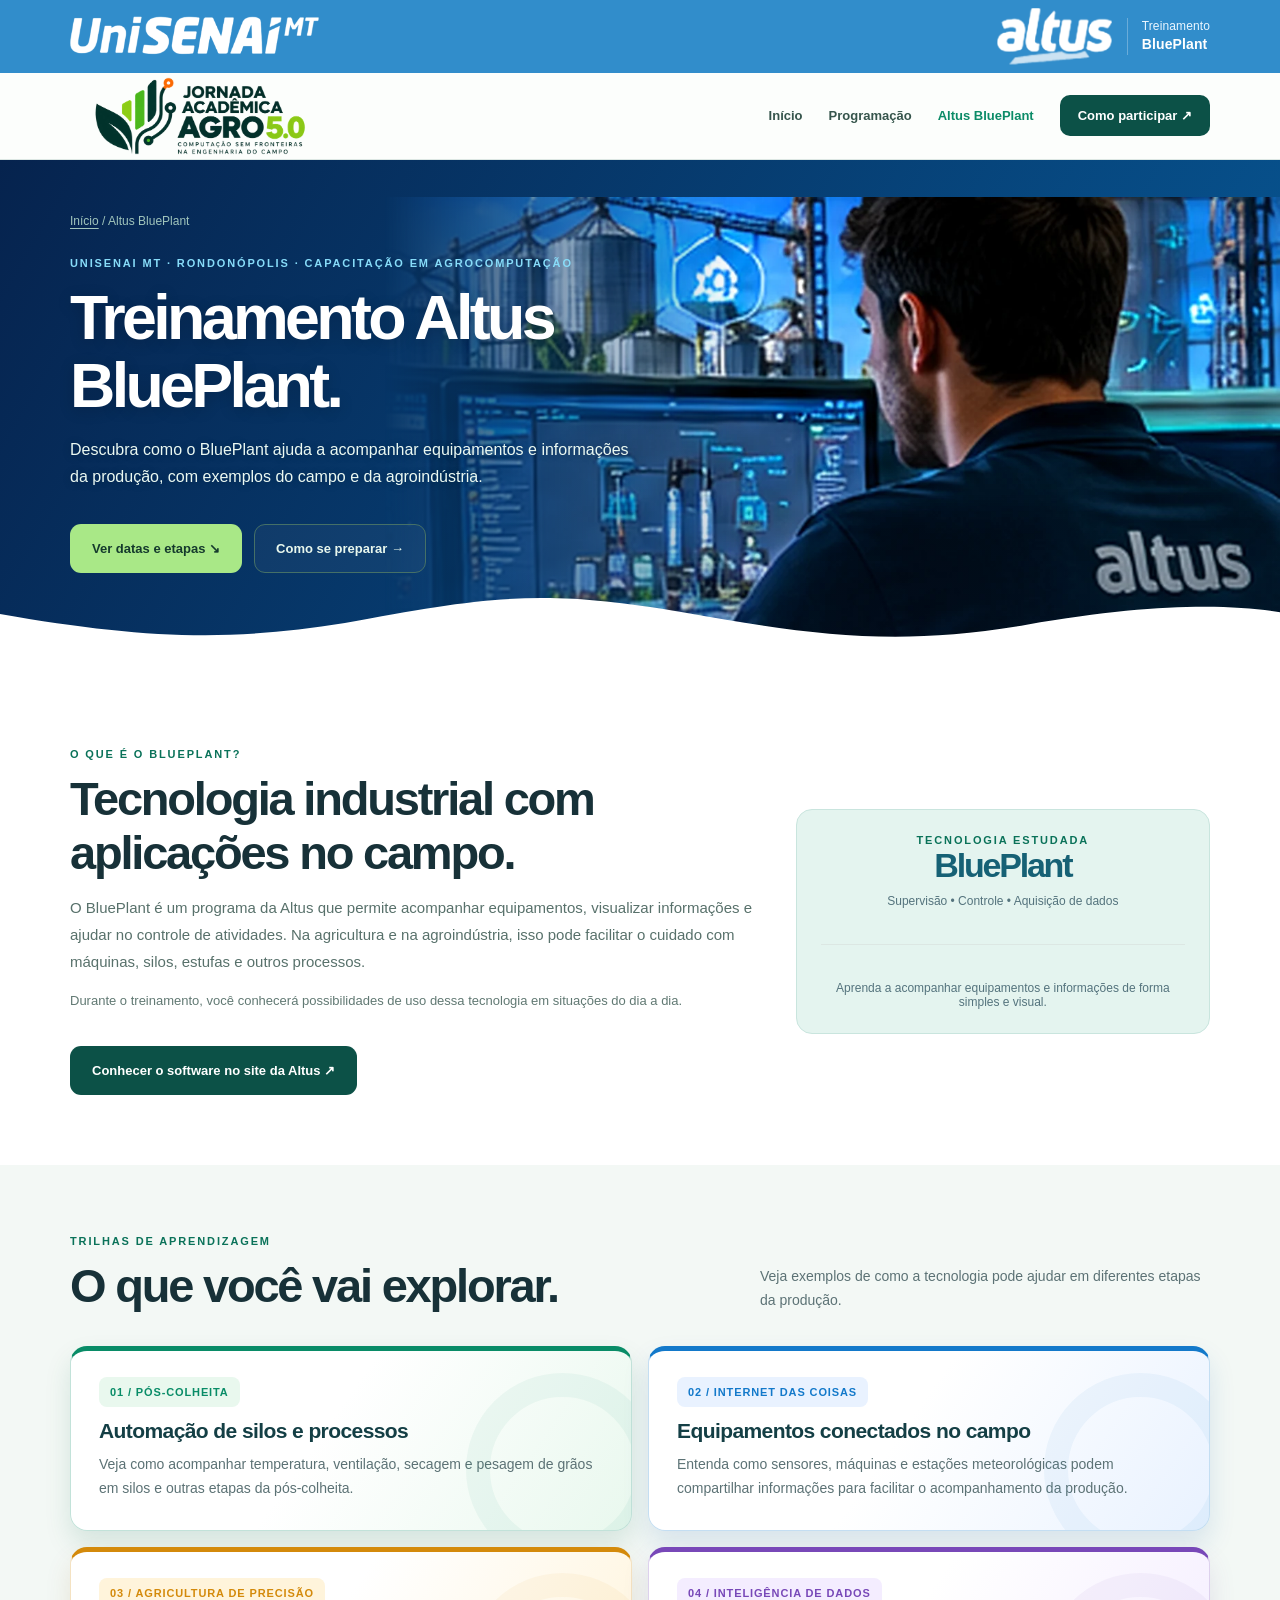
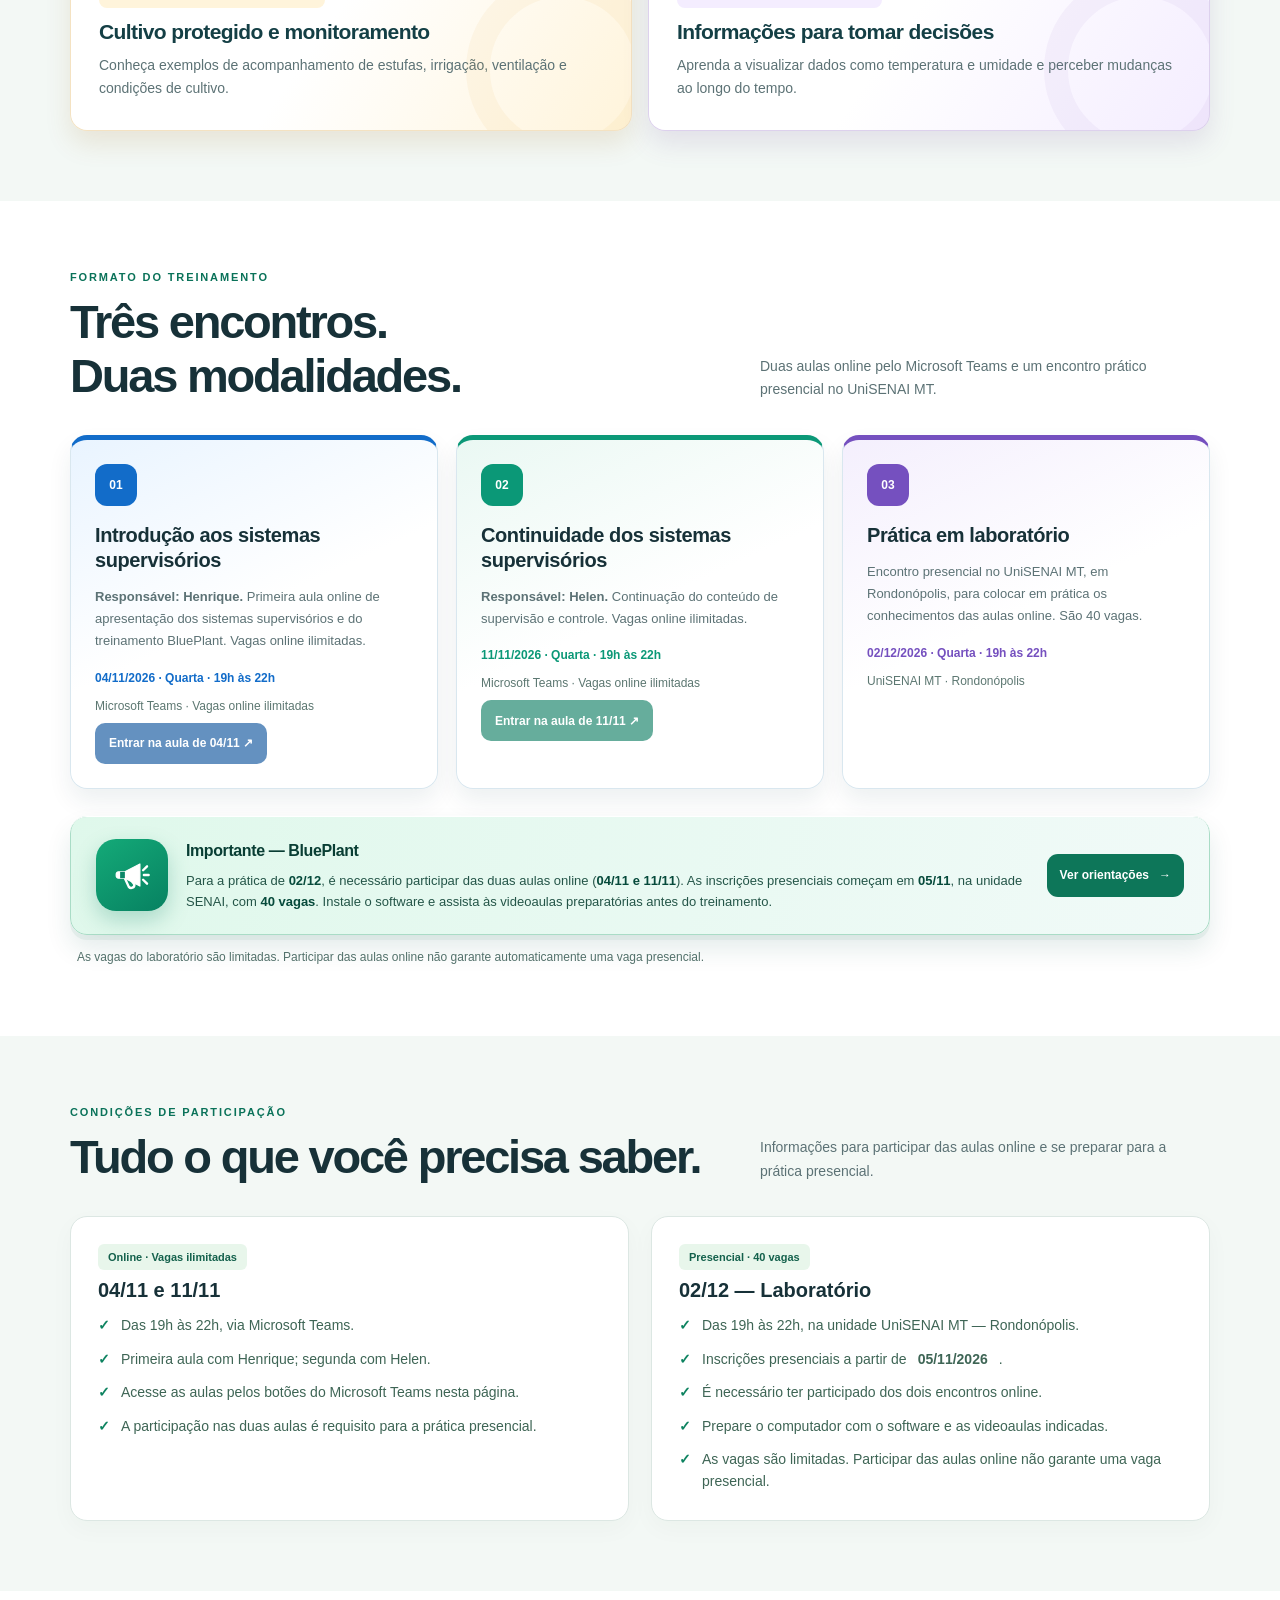
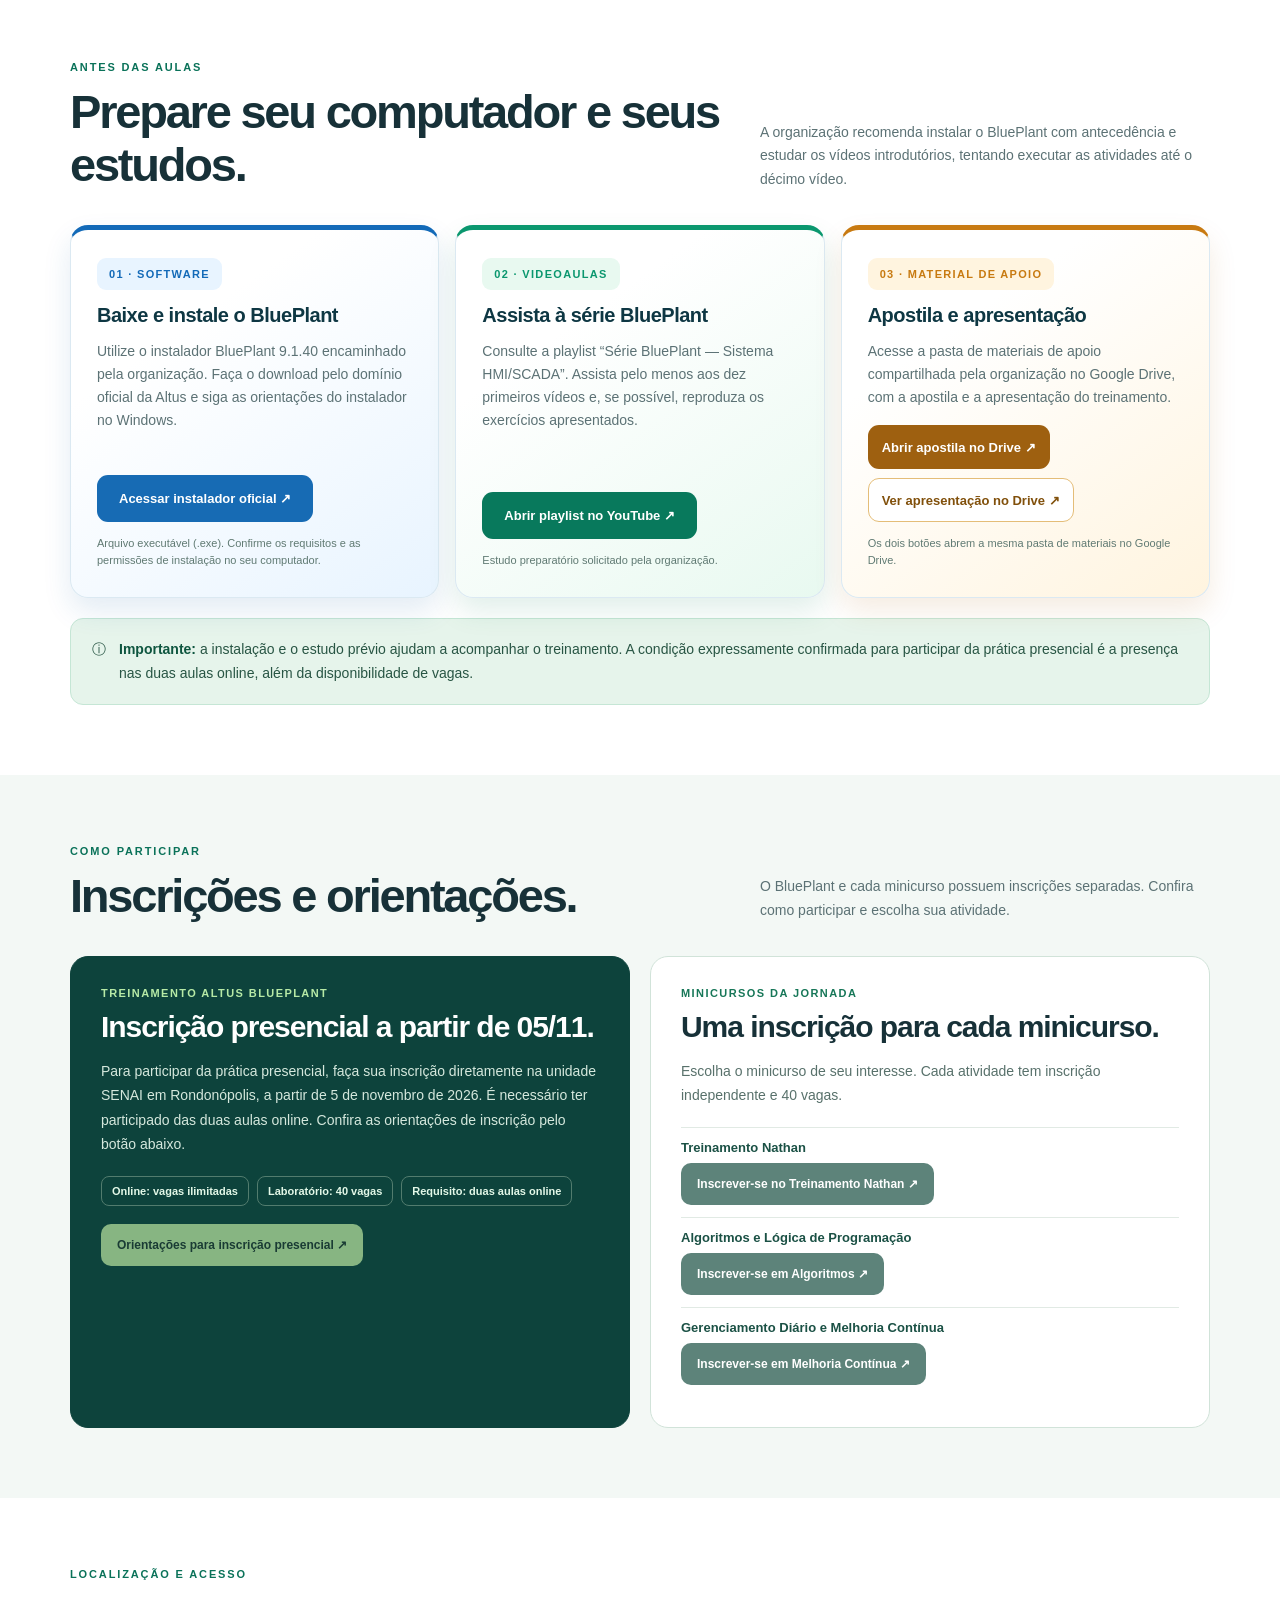
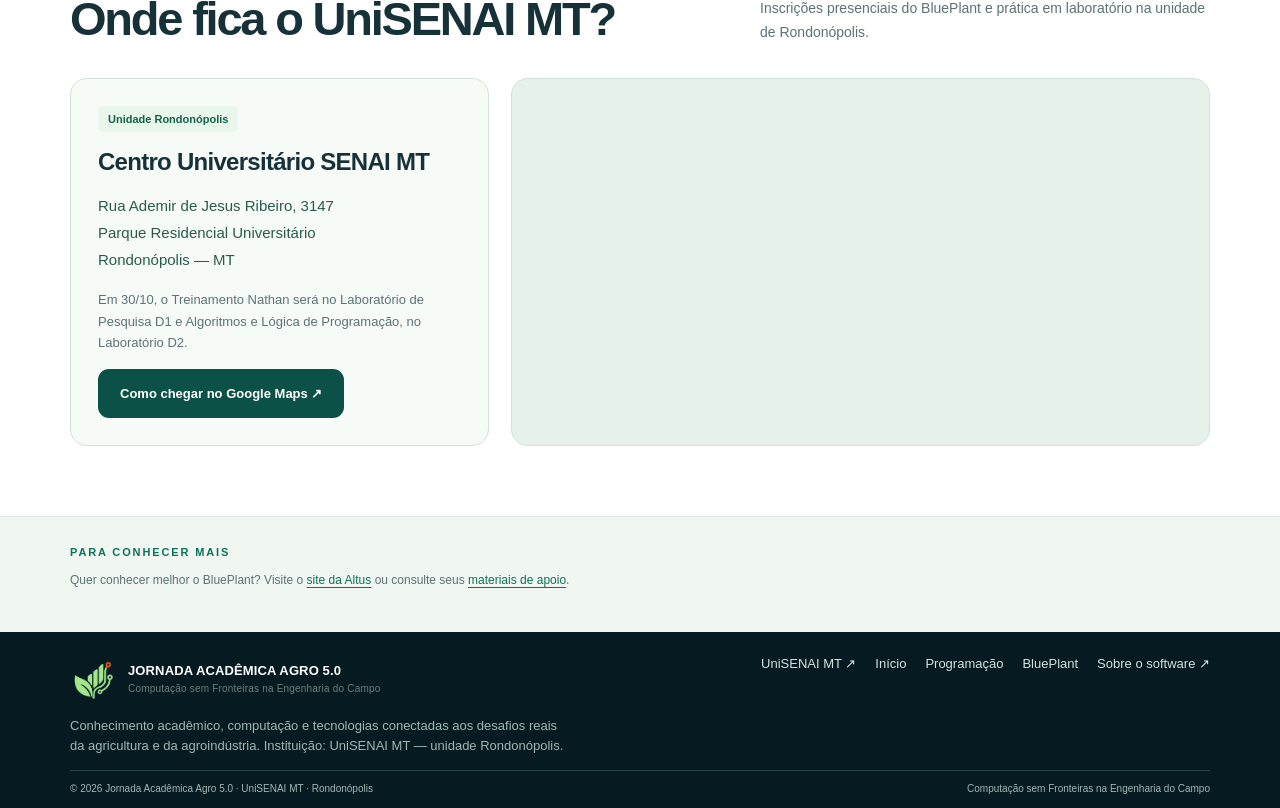
==== commit 805f3131: "feat(agro50): publica previa da jornada para revisao academica" ====
--- a/altus.html
+++ b/altus.html
@@ -1,21 +1,80 @@
-<!doctype html>
+<!DOCTYPE html>
+
 <html lang="pt-BR"><head>
-  <meta charset="UTF-8"><meta name="viewport" content="width=device-width,initial-scale=1">
-  <meta name="theme-color" content="#08282d"><meta name="robots" content="index,follow">
-  <meta name="description" content="Treinamento Altus BluePlant na Jornada Agro 5.0 do UniSENAI MT, Rondonópolis: online em 28/10 e 04/11 e presencial em 02/12/2026, com 40 vagas na prática.">
-  <meta property="og:type" content="website"><meta property="og:locale" content="pt_BR"><meta property="og:title" content="Treinamento Altus BluePlant | Jornada Agro 5.0">
-  <meta property="og:description" content="Treinamento Altus BluePlant na Jornada Agro 5.0 do UniSENAI MT, Rondonópolis: online em 28/10 e 04/11 e presencial em 02/12/2026, com 40 vagas na prática."><title>Treinamento Altus BluePlant | Jornada Agro 5.0</title>
-  <link rel="icon" href="assets/brand/web/favicon-192.png" type="image/png" sizes="192x192"><link rel="stylesheet" href="assets/style.css?v=fase04-r1">
-  <script defer src="assets/main.js?v=fase04-r1"></script>
+<meta charset="utf-8"/><meta content="width=device-width,initial-scale=1" name="viewport"/>
+<meta content="#08282d" name="theme-color"/><meta content="index,follow" name="robots"/>
+<meta content="Treinamento Altus BluePlant na Jornada Agro 5.0 do UniSENAI MT, Rondonópolis: online em 04/11 e 11/11 e presencial em 02/12/2026, com 40 vagas na prática." name="description"/>
+<meta content="website" property="og:type"/><meta content="pt_BR" property="og:locale"/><meta content="Treinamento Altus BluePlant | Jornada Agro 5.0" property="og:title"/>
+<meta content="Treinamento Altus BluePlant na Jornada Agro 5.0 do UniSENAI MT, Rondonópolis: online em 04/11 e 11/11 e presencial em 02/12/2026, com 40 vagas na prática." property="og:description"/><title>Treinamento Altus BluePlant | Jornada Agro 5.0</title>
+<link href="assets/brand/web/favicon-192.png" rel="icon" sizes="192x192" type="image/png"/><link href="assets/style.css?v=fase06-r5" rel="stylesheet"/>
+<script defer="" src="assets/main.js?v=fase04-r1"></script>
+<script defer="" src="assets/inscricoes.js?v=fase06-r2"></script>
 </head><body>
-<a href="#conteudo" class="skip">Pular para o conteúdo</a>
-<header class="topbar"><div class="institution-band"><div class="wrap institution-inner"><span><strong>UniSENAI MT</strong> <span aria-hidden="true">·</span> Centro Universitário SENAI MT</span><span>Unidade Rondonópolis <span aria-hidden="true">·</span> 2026</span></div></div><div class="wrap navrow"><a class="brand brand-official" href="index.html" aria-label="Jornada Acadêmica Agro 5.0 — início"><img class="brand-logo" src="assets/brand/web/logo-horizontal.webp" width="760" height="253" alt="Jornada Acadêmica Agro 5.0 — Computação sem Fronteiras na Engenharia do Campo"><span class="brand-mobile" aria-hidden="true"><img src="assets/brand/web/simbolo-original.webp" width="340" height="340" alt=""><span><strong>JORNADA AGRO 5.0</strong><small>UniSENAI MT · Rondonópolis</small></span></span></a><button class="menu-btn" data-menu-toggle aria-expanded="false" aria-controls="site-nav" aria-label="Abrir ou fechar o menu">Menu ☰</button><nav id="site-nav" class="navlinks" data-navigation aria-label="Navegação principal"><a href="index.html" data-nav="home">Início</a><a href="programacao.html" data-nav="prog">Programação</a><a href="altus.html" aria-current="page" data-nav="altus">Altus BluePlant</a><a href="altus.html#inscricoes" class="navcta">Como participar ↗</a></nav></div></header>
-<main id="conteudo"><section class="pagehero"><div class="wrap"><div class="breadcrumbs"><a href="index.html">Início</a> / Altus BluePlant</div><span class="eyebrow">UniSENAI MT · Rondonópolis · Capacitação em agrocomputação</span><h1>Treinamento Altus<br>BluePlant.</h1><p>Treinamento apresentado na Jornada Acadêmica Agro 5.0 do UniSENAI MT, em Rondonópolis. Descubra como supervisão e aquisição de dados se conectam aos desafios da agricultura e da agroindústria.</p><div class="actions"><a href="#etapas" class="btn btn-primary">Ver datas e etapas ↘</a><a href="#conteudos" class="btn btn-ghost">O que será abordado →</a></div></div></section>
-<section class="section white"><div class="wrap altus-title-row"><div><span class="eyebrow">O que é o BluePlant?</span><h2 class="section-title">Tecnologia industrial com aplicações no campo.</h2><p style="font-size:15px;line-height:1.8;color:#58716b">O BluePlant é uma plataforma <strong>SCADA/IHM</strong> da Altus voltada à supervisão, ao controle e à aquisição de dados. Em projetos agrícolas e agroindustriais, conceitos como comunicação com sensores, visualização de medições e análise de tendências ajudam a transformar sinais de equipamentos em informações úteis.</p><p style="font-size:13px;color:#617973;line-height:1.7">As aplicações abaixo representam os eixos anunciados para o treinamento. A abrangência exata das demonstrações será definida pelos instrutores.</p><div class="actions"><a class="btn btn-dark" href="https://www.altus.com.br/serie/scada-blueplant/" target="_blank" rel="noopener noreferrer">Conhecer o software no site da Altus ↗</a></div></div><div class="bluebadge"><span class="eyebrow">Tecnologia estudada</span><div class="big">BluePlant</div><p>Supervisão • Controle • Aquisição de dados</p><hr class="sep"><p>Plataforma da Altus — identificação textual. A utilização de logotipo oficial depende de material autorizado.</p></div></div></section>
-<section id="conteudos" class="section surface"><div class="wrap"><div class="sec-head"><div><span class="eyebrow">Trilhas de aprendizagem</span><h2>O que você vai explorar.</h2></div><p>Quatro campos de aplicação conectam automação industrial, coleta de dados e tomadas de decisão no agronegócio.</p></div><div class="topics"><article class="topic"><small>01 / PÓS-COLHEITA</small><h3>Automação de silos e processos</h3><p>Monitoramento de temperatura, aeração, secagem e pesagem de grãos; possíveis usos do sistema supervisório em operações de pós-colheita.</p></article><article class="topic"><small>02 / INTERNET DAS COISAS</small><h3>IoT e conectividade no campo</h3><p>Integração de sensores, estações meteorológicas e máquinas, com introdução a protocolos como MQTT, Modbus e OPC UA.</p></article><article class="topic"><small>03 / AGRICULTURA DE PRECISÃO</small><h3>Cultivo protegido e monitoramento</h3><p>Exemplos de supervisão de estufas, irrigação e ventilação e análise de informações associadas à variabilidade espacial.</p></article><article class="topic"><small>04 / INTELIGÊNCIA DE DADOS</small><h3>Dashboards e análise de tendências</h3><p>Visualização de variáveis como temperatura e umidade, interpretação de curvas de tendência e conceitos de relatórios de safra.</p></article></div></div></section>
-<section id="etapas" class="section white"><div class="wrap"><div class="sec-head"><div><span class="eyebrow">Formato do treinamento</span><h2>Três encontros.<br>Duas modalidades.</h2></div><p>Participe das aulas introdutórias remotas e, mediante o cumprimento dos requisitos e disponibilidade de vagas, avance para a etapa em laboratório.</p></div><div class="flowsteps"><article class="step"><span class="number">01</span><h3>Encontro online I</h3><p>Primeira noite do treinamento, realizada via Google Meet.</p><span class="stepdate">28/10/2026 • 19h às 22h</span></article><article class="step"><span class="number">02</span><h3>Encontro online II</h3><p>Segunda noite da capacitação online. A conclusão dos dois encontros é requisito para a etapa prática.</p><span class="stepdate">04/11/2026 • 19h às 22h</span></article><article class="step"><span class="number">03</span><h3>Prática em laboratório</h3><p>Atividade presencial para participantes elegíveis; <strong>40 vagas</strong>. Local confirmado: UniSENAI MT, Rua Ademir de Jesus Ribeiro, 3147, Parque Universitário, Rondonópolis–MT. Sala/laboratório e regras de seleção a confirmar.</p><span class="stepdate">02/12/2026 • 19h às 22h</span></article></div><div class="notice" style="margin-top:22px"><span aria-hidden="true">⚠</span><div><strong>Pré-requisito obrigatório:</strong> para participar da etapa presencial, é necessário ter concluído os dois encontros online. A conclusão das etapas online não assegura, por si só, uma das 40 vagas presenciais.</div></div></div></section>
-<section class="section surface"><div class="wrap"><div class="sec-head"><div><span class="eyebrow">Condições de participação</span><h2>O essencial, sem dúvidas.</h2></div></div><div class="two-col"><div class="info-box"><span class="tag">Etapa online</span><h3>Participação remota</h3><ul class="requirements"><li>Plataforma: Google Meet</li><li>Datas: 28 de outubro e 4 de novembro de 2026</li><li>Horário: 19h às 22h em ambos os dias</li><li>Quantidade de vagas informada: ilimitada</li></ul></div><div class="info-box"><span class="tag">Etapa presencial</span><h3>Atividade de laboratório</h3><ul class="requirements"><li>Data: 2 de dezembro de 2026</li><li>Horário: 19h às 22h</li><li>Limite informado: 40 vagas</li><li>Obrigatório concluir os dois encontros online</li><li>Local: UniSENAI MT, Rua Ademir de Jesus Ribeiro, 3147, Parque Universitário, Rondonópolis–MT</li><li>Sala/laboratório específicos e seleção: aguardando divulgação</li></ul></div></div></div></section>
-<section id="inscricoes" class="section white"><div class="wrap"><div class="two-col"><div class="callout"><span class="eyebrow" style="color:#b5eb9a">Participação</span><h3>Inscrições via Even3.</h3><p>A comissão responsável utilizará a plataforma Even3 para o cadastramento dos participantes. O link oficial do evento ainda precisa ser disponibilizado para esta página.</p><span class="pill">Link da inscrição em breve</span></div><div class="info-box"><span class="eyebrow">Prepare-se</span><h3>Antes da atividade</h3><p>Guarde as datas dos dois encontros online e acompanhe as orientações oficiais sobre acesso ao Google Meet, eventual instalação do software, critérios de presença e seleção para a prática em laboratório.</p><p><strong>Nenhuma instalação ou compra é exigida nesta página.</strong> Requisitos de equipamento e software devem ser confirmados pelos instrutores.</p><a class="btn btn-light" href="programacao.html">Consultar programação geral →</a></div></div></div></section>
-<section class="reference"><div class="wrap"><span class="eyebrow">Referências técnicas</span><p>Informações sobre o software conferidas no <a href="https://www.altus.com.br/serie/scada-blueplant/" target="_blank" rel="noopener noreferrer">site oficial da Altus</a> e em seus <a href="https://suporte.altus.com.br/hc/pt-br/sections/7468421672333-BluePlant" target="_blank" rel="noopener noreferrer">materiais de suporte BluePlant</a>. Exemplos agrícolas e agenda do treinamento são provenientes da proposta da Jornada Acadêmica, não de uma grade oficial publicada pela fabricante. O site não implica patrocínio, organização ou endosso da Altus.</p></div></section></main>
-<footer class="foot"><div class="wrap"><div class="footgrid"><div><a class="brand brand-footer" href="index.html" aria-label="Jornada Acadêmica Agro 5.0 — início"><img class="footer-symbol" src="assets/brand/web/simbolo-claro.webp" width="460" height="460" loading="lazy" alt=""><span class="brandtext"><strong>JORNADA ACADÊMICA AGRO 5.0</strong><small>Computação sem Fronteiras na Engenharia do Campo</small></span></a><p>Conhecimento acadêmico, computação e tecnologias conectadas aos desafios reais da agricultura e da agroindústria. Instituição: UniSENAI MT — unidade Rondonópolis.</p></div><div class="footlinks"><a href="https://unisenaimt.com.br/" target="_blank" rel="noopener noreferrer">UniSENAI MT ↗</a><a href="index.html">Início</a><a href="programacao.html">Programação</a><a href="altus.html">BluePlant</a><a href="https://www.altus.com.br/serie/scada-blueplant/" target="_blank" rel="noopener noreferrer">Sobre o software ↗</a></div></div><div class="footbottom"><span>UniSENAI MT · Rondonópolis · 2026 • Identidade visual provisória, sujeita à aprovação.</span><span>Locais específicos, inscrições e demais detalhes: acompanhe as atualizações oficiais.</span></div></div></footer>
+<a class="skip" href="#conteudo">Pular para o conteúdo</a>
+<header class="topbar"><div class="institution-band"><div class="wrap institution-inner">
+<a aria-label="Conhecer o UniSENAI MT — site oficial" class="institution-identity" href="https://unisenaimt.com.br/" rel="noopener noreferrer" target="_blank">
+<img alt="UniSENAI MT" class="institution-logo-unisenai" height="251" src="assets/brand/web/unisenai-mt-branco.png" width="1559"/>
+</a>
+<div class="institution-training">
+<a aria-label="Conhecer a Altus — site oficial" href="https://www.altus.com.br/" rel="noopener noreferrer" target="_blank"><img alt="Altus" class="institution-logo-altus" height="256" src="assets/brand/web/altus-branco.png" width="520"/></a>
+<a class="institution-training-label" href="altus.html">Treinamento<br/><strong>BluePlant</strong></a>
+</div>
+</div></div><div class="wrap navrow"><a aria-label="Jornada Acadêmica Agro 5.0 — início" class="brand brand-official" href="index.html"><img alt="Jornada Acadêmica Agro 5.0 — Computação sem Fronteiras na Engenharia do Campo" class="brand-logo" height="253" src="assets/brand/web/logo-horizontal.webp" width="760"/><span aria-hidden="true" class="brand-mobile"><img alt="" height="340" src="assets/brand/web/simbolo-original.webp" width="340"/><span><strong>JORNADA AGRO 5.0</strong><small>UniSENAI MT · Rondonópolis</small></span></span></a><button aria-controls="site-nav" aria-expanded="false" aria-label="Abrir ou fechar o menu" class="menu-btn" data-menu-toggle="">Menu ☰</button><nav aria-label="Navegação principal" class="navlinks" data-navigation="" id="site-nav"><a data-nav="home" href="index.html">Início</a><a data-nav="prog" href="programacao.html">Programação</a><a aria-current="page" data-nav="altus" href="altus.html">Altus BluePlant</a><a class="navcta" href="altus.html#inscricoes">Como participar ↗</a></nav></div></header>
+<main id="conteudo"><section class="pagehero pagehero--blueplant"><div aria-hidden="true" class="pagehero-art"></div><div class="wrap"><div class="breadcrumbs"><a href="index.html">Início</a> / Altus BluePlant</div><span class="eyebrow">UniSENAI MT · Rondonópolis · Capacitação em agrocomputação</span><h1>Treinamento Altus<br/>BluePlant.</h1><p>Descubra como o BluePlant ajuda a acompanhar equipamentos e informações da produção, com exemplos do campo e da agroindústria.</p><div class="actions"><a class="btn btn-primary" href="#etapas">Ver datas e etapas ↘</a><a class="btn btn-ghost" href="#preparacao">Como se preparar →</a></div></div></section>
+<div aria-hidden="true" class="pagehero-transition to-white"></div>
+<section class="section white"><div class="wrap altus-title-row"><div><span class="eyebrow">O que é o BluePlant?</span><h2 class="section-title">Tecnologia industrial com aplicações no campo.</h2><p style="font-size:15px;line-height:1.8;color:#58716b">O BluePlant é um programa da Altus que permite acompanhar equipamentos, visualizar informações e ajudar no controle de atividades. Na agricultura e na agroindústria, isso pode facilitar o cuidado com máquinas, silos, estufas e outros processos.</p><p style="font-size:13px;color:#617973;line-height:1.7">Durante o treinamento, você conhecerá possibilidades de uso dessa tecnologia em situações do dia a dia.</p><div class="actions"><a class="btn btn-dark" href="https://www.altus.com.br/serie/scada-blueplant/" rel="noopener noreferrer" target="_blank">Conhecer o software no site da Altus ↗</a></div></div><div class="bluebadge"><span class="eyebrow">Tecnologia estudada</span><div class="big">BluePlant</div><p>Supervisão • Controle • Aquisição de dados</p><hr class="sep"/><p>Aprenda a acompanhar equipamentos e informações de forma simples e visual.</p></div></div></section>
+<section class="section surface" id="conteudos"><div class="wrap"><div class="sec-head"><div><span class="eyebrow">Trilhas de aprendizagem</span><h2>O que você vai explorar.</h2></div><p>Veja exemplos de como a tecnologia pode ajudar em diferentes etapas da produção.</p></div><div class="topics"><article class="topic"><small>01 / PÓS-COLHEITA</small><h3>Automação de silos e processos</h3><p>Veja como acompanhar temperatura, ventilação, secagem e pesagem de grãos em silos e outras etapas da pós-colheita.</p></article><article class="topic"><small>02 / INTERNET DAS COISAS</small><h3>Equipamentos conectados no campo</h3><p>Entenda como sensores, máquinas e estações meteorológicas podem compartilhar informações para facilitar o acompanhamento da produção.</p></article><article class="topic"><small>03 / AGRICULTURA DE PRECISÃO</small><h3>Cultivo protegido e monitoramento</h3><p>Conheça exemplos de acompanhamento de estufas, irrigação, ventilação e condições de cultivo.</p></article><article class="topic"><small>04 / INTELIGÊNCIA DE DADOS</small><h3>Informações para tomar decisões</h3><p>Aprenda a visualizar dados como temperatura e umidade e perceber mudanças ao longo do tempo.</p></article></div></div></section>
+<section class="section white" id="etapas"><div class="wrap">
+<div class="sec-head"><div><span class="eyebrow">Formato do treinamento</span><h2>Três encontros.<br/>Duas modalidades.</h2></div><p>Duas aulas online pelo Microsoft Teams e um encontro prático presencial no UniSENAI MT.</p></div>
+<div class="flowsteps">
+<article class="step"><span class="number">01</span><h3>Introdução aos sistemas supervisórios</h3><p><strong>Responsável: Henrique.</strong> Primeira aula online de apresentação dos sistemas supervisórios e do treinamento BluePlant. Vagas online ilimitadas.</p><span class="stepdate">04/11/2026 · Quarta · 19h às 22h</span><div class="step-channel"><span>Microsoft Teams · Vagas online ilimitadas</span><a aria-disabled="true" class="session-join" data-evento-link="teams04" data-link-demo="true">Entrar na aula de 04/11 ↗</a></div></article>
+<article class="step"><span class="number">02</span><h3>Continuidade dos sistemas supervisórios</h3><p><strong>Responsável: Helen.</strong> Continuação do conteúdo de supervisão e controle. Vagas online ilimitadas.</p><span class="stepdate">11/11/2026 · Quarta · 19h às 22h</span><div class="step-channel"><span>Microsoft Teams · Vagas online ilimitadas</span><a aria-disabled="true" class="session-join" data-evento-link="teams11" data-link-demo="true">Entrar na aula de 11/11 ↗</a></div></article>
+<article class="step"><span class="number">03</span><h3>Prática em laboratório</h3><p>Encontro presencial no UniSENAI MT, em Rondonópolis, para colocar em prática os conhecimentos das aulas online. São 40 vagas.</p><span class="stepdate">02/12/2026 · Quarta · 19h às 22h</span><span class="step-channel">UniSENAI MT · Rondonópolis</span></article>
+</div>
+<aside aria-label="Atenção às condições para participar da prática BluePlant" class="important-blueplant" role="note">
+<span aria-hidden="true" class="important-blueplant-icon"><svg fill="none" viewbox="0 0 48 48" xmlns="http://www.w3.org/2000/svg"><path d="M7 20h8l19-10v28L15 28H7c-2 0-3-1.5-3-4s1-4 3-4Z" fill="white" stroke="white" stroke-linejoin="round" stroke-width="1.5"></path><path d="m15 28 5 11a4 4 0 0 0 7-3l-3-4M38 18l5-5M39 24h6M38 30l5 5" stroke="white" stroke-linecap="round" stroke-width="3"></path><path d="M9 20h6v8H9Z" fill="#0B8768"></path></svg></span>
+<span class="important-blueplant-content"><strong>Importante — BluePlant</strong><span>Para a prática de <b>02/12</b>, é necessário participar das duas aulas online (<b>04/11 e 11/11</b>). As inscrições presenciais começam em <b>05/11</b>, na unidade SENAI, com <b>40 vagas</b>. Instale o software e assista às videoaulas preparatórias antes do treinamento.</span></span>
+<a aria-label="Ver condições de inscrição e participação no BluePlant" class="important-blueplant-cta" href="#inscricoes">Ver orientações <span aria-hidden="true">→</span></a>
+</aside>
+<p class="important-clarification">As vagas do laboratório são limitadas. Participar das aulas online não garante automaticamente uma vaga presencial.</p>
+</div></section>
+<section aria-labelledby="participacao-title" class="section surface"><div class="wrap">
+<div class="sec-head"><div><span class="eyebrow">Condições de participação</span><h2 id="participacao-title">Tudo o que você precisa saber.</h2></div><p>Informações para participar das aulas online e se preparar para a prática presencial.</p></div>
+<div class="two-col">
+<div class="info-box"><span class="tag">Online · Vagas ilimitadas</span><h3>04/11 e 11/11</h3><ul class="requirements"><li>Das 19h às 22h, via Microsoft Teams.</li><li>Primeira aula com Henrique; segunda com Helen.</li><li>Acesse as aulas pelos botões do Microsoft Teams nesta página.</li><li>A participação nas duas aulas é requisito para a prática presencial.</li></ul></div>
+<div class="info-box"><span class="tag">Presencial · 40 vagas</span><h3>02/12 — Laboratório</h3><ul class="requirements"><li>Das 19h às 22h, na unidade UniSENAI MT — Rondonópolis.</li><li>Inscrições presenciais a partir de <strong>05/11/2026</strong>.</li><li>É necessário ter participado dos dois encontros online.</li><li>Prepare o computador com o software e as videoaulas indicadas.</li><li>As vagas são limitadas. Participar das aulas online não garante uma vaga presencial.</li></ul></div>
+</div>
+</div></section>
+<section class="section white" id="preparacao"><div class="wrap">
+<div class="sec-head"><div><span class="eyebrow">Antes das aulas</span><h2>Prepare seu computador e seus estudos.</h2></div><p>A organização recomenda instalar o BluePlant com antecedência e estudar os vídeos introdutórios, tentando executar as atividades até o décimo vídeo.</p></div>
+<div class="prep-grid">
+<article class="prep-card"><span class="prep-number">01 · Software</span><h3>Baixe e instale o BluePlant</h3><p>Utilize o instalador BluePlant 9.1.40 encaminhado pela organização. Faça o download pelo domínio oficial da Altus e siga as orientações do instalador no Windows.</p><a class="btn btn-dark" href="https://www.altus.com.br/wp-content/uploads/2025/06/BluePlant%209.1.40.exe" rel="noopener noreferrer" target="_blank">Acessar instalador oficial ↗</a><small>Arquivo executável (.exe). Confirme os requisitos e as permissões de instalação no seu computador.</small></article>
+<article class="prep-card"><span class="prep-number">02 · Videoaulas</span><h3>Assista à série BluePlant</h3><p>Consulte a playlist “Série BluePlant — Sistema HMI/SCADA”. Assista pelo menos aos dez primeiros vídeos e, se possível, reproduza os exercícios apresentados.</p><a class="btn btn-dark" href="https://www.youtube.com/playlist?list=PLyXOhZvvjr-8q3h51W2gAHNJMKIGvHns7" rel="noopener noreferrer" target="_blank">Abrir playlist no YouTube ↗</a><small>Estudo preparatório solicitado pela organização.</small></article>
+<article class="prep-card"><span class="prep-number">03 · Material de apoio</span><h3>Apostila e apresentação</h3><p>Acesse a pasta de materiais de apoio compartilhada pela organização no Google Drive, com a apostila e a apresentação do treinamento.</p><div class="material-actions"><a aria-disabled="true" class="btn btn-dark" data-evento-link="apostila" data-link-demo="true">Abrir apostila no Drive ↗</a><a aria-disabled="true" class="btn btn-light" data-evento-link="apresentacao" data-link-demo="true">Ver apresentação no Drive ↗</a></div><small>Os dois botões abrem a mesma pasta de materiais no Google Drive.</small></article>
+</div>
+<div class="notice prep-notice"><span aria-hidden="true">ⓘ</span><div><strong>Importante:</strong> a instalação e o estudo prévio ajudam a acompanhar o treinamento. A condição expressamente confirmada para participar da prática presencial é a presença nas duas aulas online, além da disponibilidade de vagas.</div></div>
+</div></section>
+<section class="section surface" id="inscricoes"><div class="wrap">
+<div class="sec-head"><div><span class="eyebrow">Como participar</span><h2>Inscrições e orientações.</h2></div><p>O BluePlant e cada minicurso possuem inscrições separadas. Confira como participar e escolha sua atividade.</p></div>
+<div class="registration-grid">
+<article class="registration-card registration-featured"><span class="registration-kicker">Treinamento Altus BluePlant</span><h3>Inscrição presencial a partir de 05/11.</h3><p>Para participar da prática presencial, faça sua inscrição diretamente na unidade SENAI em Rondonópolis, a partir de 5 de novembro de 2026. É necessário ter participado das duas aulas online. Confira as orientações de inscrição pelo botão abaixo.</p>
+<div class="registration-facts"><span>Online: vagas ilimitadas</span><span>Laboratório: 40 vagas</span><span>Requisito: duas aulas online</span></div>
+<a aria-disabled="true" class="registration-link" data-evento-link="blueplantInformacoes" data-link-demo="true">Orientações para inscrição presencial ↗</a>
+</article>
+<article class="registration-card" id="inscricoes-minicursos"><span class="registration-kicker">Minicursos da Jornada</span><h3>Uma inscrição para cada minicurso.</h3><p>Escolha o minicurso de seu interesse. Cada atividade tem inscrição independente e 40 vagas.</p>
+<div class="registration-mini"><strong>Treinamento Nathan</strong><a aria-disabled="true" class="registration-link" data-evento-link="minicursoNathan" data-link-demo="true">Inscrever-se no Treinamento Nathan ↗</a></div>
+<div class="registration-mini"><strong>Algoritmos e Lógica de Programação</strong><a aria-disabled="true" class="registration-link" data-evento-link="minicursoAlgoritmos" data-link-demo="true">Inscrever-se em Algoritmos ↗</a></div>
+<div class="registration-mini"><strong>Gerenciamento Diário e Melhoria Contínua</strong><a aria-disabled="true" class="registration-link" data-evento-link="minicursoLean" data-link-demo="true">Inscrever-se em Melhoria Contínua ↗</a></div>
+</article>
+</div>
+</div></section>
+<section class="section white" id="localizacao"><div class="wrap">
+<div class="sec-head"><div><span class="eyebrow">Localização e acesso</span><h2>Onde fica o UniSENAI MT?</h2></div><p>Inscrições presenciais do BluePlant e prática em laboratório na unidade de Rondonópolis.</p></div>
+<div class="location-grid">
+<div class="location-details"><span class="tag">Unidade Rondonópolis</span><h3>Centro Universitário SENAI MT</h3><address>Rua Ademir de Jesus Ribeiro, 3147<br/>Parque Residencial Universitário<br/>Rondonópolis — MT</address><p>Em 30/10, o Treinamento Nathan será no Laboratório de Pesquisa D1 e Algoritmos e Lógica de Programação, no Laboratório D2.</p><a class="btn btn-dark" href="https://www.google.com/maps/search/?api=1&amp;query=Rua%20Ademir%20de%20Jesus%20Ribeiro%203147%20Rondonopolis%20MT" rel="noopener noreferrer" target="_blank">Como chegar no Google Maps ↗</a></div>
+<div class="location-map"><iframe allowfullscreen="" loading="lazy" referrerpolicy="no-referrer-when-downgrade" src="https://www.google.com/maps?q=Rua%20Ademir%20de%20Jesus%20Ribeiro%203147%20Rondonopolis%20MT&amp;output=embed" title="Mapa da unidade UniSENAI MT em Rondonópolis"></iframe></div>
+</div>
+</div></section>
+<section class="reference"><div class="wrap"><span class="eyebrow">Para conhecer mais</span><p>Quer conhecer melhor o BluePlant? Visite o <a href="https://www.altus.com.br/serie/scada-blueplant/" rel="noopener noreferrer" target="_blank">site da Altus</a> ou consulte seus <a href="https://suporte.altus.com.br/hc/pt-br/sections/7468421672333-BluePlant" rel="noopener noreferrer" target="_blank">materiais de apoio</a>.</p></div></section></main>
+<footer class="foot"><div class="wrap"><div class="footgrid"><div><a aria-label="Jornada Acadêmica Agro 5.0 — início" class="brand brand-footer" href="index.html"><img alt="" class="footer-symbol" height="460" loading="lazy" src="assets/brand/web/simbolo-claro.webp" width="460"/><span class="brandtext"><strong>JORNADA ACADÊMICA AGRO 5.0</strong><small>Computação sem Fronteiras na Engenharia do Campo</small></span></a><p>Conhecimento acadêmico, computação e tecnologias conectadas aos desafios reais da agricultura e da agroindústria. Instituição: UniSENAI MT — unidade Rondonópolis.</p></div><div class="footlinks"><a href="https://unisenaimt.com.br/" rel="noopener noreferrer" target="_blank">UniSENAI MT ↗</a><a href="index.html">Início</a><a href="programacao.html">Programação</a><a href="altus.html">BluePlant</a><a href="https://www.altus.com.br/serie/scada-blueplant/" rel="noopener noreferrer" target="_blank">Sobre o software ↗</a></div></div><div class="footbottom"><span>© 2026 Jornada Acadêmica Agro 5.0 · UniSENAI MT · Rondonópolis</span><span>Computação sem Fronteiras na Engenharia do Campo</span></div></div></footer>
 </body></html>
--- a/assets/style.css
+++ b/assets/style.css
@@ -27,14 +27,6 @@
 .actions{display:flex;flex-wrap:wrap;gap:12px;margin-top:34px}.btn{border:1px solid transparent;border-radius:11px;padding:15px 21px;display:inline-flex;gap:10px;align-items:center;justify-content:center;font-size:13px;font-weight:780;min-height:49px;transition:transform .15s,background .15s}
 .btn:hover{transform:translateY(-2px)}.btn-primary{background:var(--lime);color:#153a2d}.btn-primary:hover{background:#c3f6a9}.btn-ghost{border-color:#457067;color:#e8f7ed;background:rgba(255,255,255,.04)}.btn-ghost:hover{background:#174139}.btn-dark{background:var(--forest);color:#fff}.btn-dark:hover{background:#073e35}.btn-light{background:#fff;border-color:#c9dcd5;color:#1a6550}
 .hero-note{color:#b4d3ca;margin-top:30px;font-size:12px;display:flex;align-items:center;gap:12px}.hero-note:before{content:"";width:26px;height:1px;background:#87cb9c}
-.dashboard{padding:15px;border-radius:20px;background:rgba(9,44,47,.88);border:1px solid #3a685c;box-shadow:0 30px 65px rgba(0,0,0,.3)}
-.dash-head{display:flex;align-items:center;justify-content:space-between;padding:5px 8px 16px;color:#bdd8cd;font-size:11px;letter-spacing:.07em;font-weight:700}
-.dash-head i{display:inline-block;width:7px;height:7px;background:#a4e887;border-radius:50%;margin-right:8px}.dash-head span:last-child{color:#87bdb3;letter-spacing:.25em}
-.dash-grid{display:grid;grid-template-columns:1.5fr 1fr;gap:10px}.dash-panel{background:#0d3336;border:1px solid rgba(170,215,191,.16);padding:19px;border-radius:12px;min-height:112px}
-.dash-panel small{font-size:10px;letter-spacing:.12em;color:#88afaa;text-transform:uppercase}.dash-panel b{display:block;font-size:22px;color:#ecfff0;letter-spacing:-.04em;margin-top:12px}.dash-panel strong{color:#a9e887;font-size:11px}
-.dash-wide{grid-column:span 2;min-height:195px;padding-bottom:0}.dash-wide svg{display:block;width:100%;height:128px}.dash-bottom{display:grid;grid-template-columns:repeat(3,1fr);gap:10px;margin-top:10px}
-.dash-small{background:#0d3036;border:1px solid rgba(154,204,177,.14);padding:13px;border-radius:10px}.dash-small small{color:#8bafa5;font-size:10px}.dash-small b{display:block;margin-top:8px;color:#d9f6e3;font-size:12px}
-.demo{text-align:center;font-size:10px;margin:12px 0 0;color:#a2beb7}
 .section{padding:93px 0}.section-tight{padding:65px 0}.white{background:#fff}.surface{background:var(--paper)}
 .sec-head{display:flex;justify-content:space-between;align-items:end;gap:28px;margin-bottom:33px}.sec-head h2,.section-title{font-size:clamp(32px,4vw,47px);line-height:1.14;letter-spacing:-.047em;margin:12px 0 0}
 .sec-head p{font-size:14px;line-height:1.7;color:var(--muted);max-width:450px;margin:0}
@@ -63,7 +55,7 @@
 .sep{border:0;border-top:1px solid var(--line);margin:36px 0}.requirements{list-style:none;padding:0;margin:0;display:grid;gap:11px}.requirements li{font-size:14px;color:#3e6555;line-height:1.6;display:flex;gap:11px}.requirements li:before{content:"✓";font-weight:850;color:#0e8360}
 .reference{background:#f0f6f2;border-top:1px solid var(--line);padding:29px 0}.reference p{font-size:12px;line-height:1.7;color:var(--muted)}.reference a{color:#0e7058;text-decoration:underline;text-underline-offset:3px}.hidden{display:none!important}
 @media(max-width:960px){.hero-wrap{gap:26px}.hero h1{font-size:56px}.navlinks{gap:16px}.section{padding:70px 0}}
-@media(max-width:730px){.wrap{width:calc(100% - 32px)}.navrow{min-height:69px}.menu-btn{display:block}.navlinks{display:none;position:absolute;top:68px;left:0;right:0;flex-direction:column;align-items:stretch;gap:0;background:#fff;padding:16px 20px 23px;box-shadow:0 19px 30px #102b2722}.navlinks.open{display:flex}.navlinks a{padding:15px 10px}.navlinks .navcta{text-align:center;margin-top:7px}.hero-wrap{padding:60px 0;grid-template-columns:1fr;gap:35px}.hero h1{font-size:clamp(49px,11vw,69px)}.hero .lead{font-size:20px}.dashboard{width:min(100%,500px);margin:0 auto}.section{padding:62px 0}.section-tight{padding:53px 0}.sec-head{display:block}.sec-head p{margin-top:15px}.features,.highlight-grid,.topics,.flowsteps,.two-col,.altus-title-row,.faq,.footgrid{grid-template-columns:1fr}.striprow{display:block}.striprow .btn{margin-top:20px}.striprow h2{font-size:30px}.footlinks{justify-content:flex-start}.footbottom{display:block;line-height:1.8}.pagehero .wrap{padding:60px 0}.pagehero h1{font-size:43px}.date-row{grid-template-columns:74px 1fr;gap:10px}.date-stamp{min-height:130px}.date-stamp .num{font-size:27px}.date-stamp .weekday{font-size:9px}.session{padding:18px}.session h3{font-size:19px}.faq{gap:14px}.faq h2{font-size:32px}.filterbar{display:block}.count{display:block;margin-top:15px}}
+@media(max-width:730px){.wrap{width:calc(100% - 32px)}.navrow{min-height:69px}.menu-btn{display:block}.navlinks{display:none;position:absolute;top:68px;left:0;right:0;flex-direction:column;align-items:stretch;gap:0;background:#fff;padding:16px 20px 23px;box-shadow:0 19px 30px #102b2722}.navlinks.open{display:flex}.navlinks a{padding:15px 10px}.navlinks .navcta{text-align:center;margin-top:7px}.hero-wrap{padding:60px 0;grid-template-columns:1fr;gap:35px}.hero h1{font-size:clamp(49px,11vw,69px)}.hero .lead{font-size:20px}.section{padding:62px 0}.section-tight{padding:53px 0}.sec-head{display:block}.sec-head p{margin-top:15px}.features,.highlight-grid,.topics,.flowsteps,.two-col,.altus-title-row,.faq,.footgrid{grid-template-columns:1fr}.striprow{display:block}.striprow .btn{margin-top:20px}.striprow h2{font-size:30px}.footlinks{justify-content:flex-start}.footbottom{display:block;line-height:1.8}.pagehero .wrap{padding:60px 0}.pagehero h1{font-size:43px}.date-row{grid-template-columns:74px 1fr;gap:10px}.date-stamp{min-height:130px}.date-stamp .num{font-size:27px}.date-stamp .weekday{font-size:9px}.session{padding:18px}.session h3{font-size:19px}.faq{gap:14px}.faq h2{font-size:32px}.filterbar{display:block}.count{display:block;margin-top:15px}}
 @media(max-width:380px){.wrap{width:calc(100% - 24px)}.hero h1{font-size:45px}.actions .btn{width:100%}.date-row{grid-template-columns:61px 1fr;gap:7px}.session{padding:14px}.date-stamp .num{font-size:23px}.date-stamp .month{font-size:10px}.brandtext strong{font-size:12px}}
 @media(prefers-reduced-motion:reduce){html{scroll-behavior:auto}*,*:before,*:after{transition:none!important}}
 
@@ -136,19 +128,6 @@
 .hero-scroll{display:inline-flex;align-items:center;gap:12px;margin-top:26px;font-size:12px;font-weight:750;color:#b9e7c1}
 .hero-scroll span{display:grid;place-items:center;width:26px;height:26px;border:1px solid #5a8b77;border-radius:50%;transition:transform .25s ease}
 .hero-scroll:hover span{transform:translateY(4px)}
-.hero-stage{position:relative;display:grid;align-items:center;min-height:535px;isolation:isolate;perspective:1000px}
-.hero-stage-ring{position:absolute;inset:7% 2% 0;border:1px solid rgba(176,240,165,.17);border-radius:48%;transform:rotate(-17deg);z-index:-1;animation:stage-drift 13s ease-in-out infinite alternate}
-.hero-stage-ring:after{content:"";position:absolute;inset:18px;border:1px dashed rgba(152,236,182,.11);border-radius:inherit}
-.hero-stage-symbol{position:absolute;z-index:-1;width:clamp(150px,48%,275px);height:auto;right:-1%;top:-4%;opacity:.30;filter:drop-shadow(0 0 32px rgba(124,236,122,.14));animation:stage-float 8s ease-in-out infinite alternate;pointer-events:none}
-.hero-stage .dashboard{position:relative;margin:50px 2% 0 0;background:rgba(8,42,41,.90);border-color:rgba(141,203,160,.38);box-shadow:0 28px 75px rgba(0,0,0,.27),0 0 0 1px rgba(166,235,154,.04) inset;transition:transform .4s ease,box-shadow .4s ease;will-change:transform}
-@media(hover:hover){.hero-stage:hover .dashboard{transform:translateY(-7px) rotateX(1.3deg);box-shadow:0 38px 85px rgba(0,0,0,.32)}}
-.stage-label{display:inline-flex;align-items:center;gap:7px;color:#d8f4dd;background:rgba(10,59,52,.9);border:1px solid rgba(167,234,179,.3);border-radius:999px;padding:10px 14px;font-size:11px;font-weight:750;letter-spacing:.025em;box-shadow:0 10px 24px rgba(0,0,0,.13)}
-.stage-label-top{position:absolute;top:2%;left:1%;z-index:2}
-.stage-label-top i{width:7px;height:7px;border-radius:50%;background:var(--lime);box-shadow:0 0 0 4px rgba(169,232,135,.1)}
-.stage-label-bottom{position:absolute;right:0;bottom:0;z-index:2}
-.stage-label-bottom b{color:var(--lime)}
-.stage-label-bottom span{color:var(--orange)}
-.dash-wide svg path[stroke="#a5e88e"]{stroke-dasharray:850;stroke-dashoffset:850;animation:chart-draw 3.5s 0.35s ease forwards}
 .pill:before{box-shadow:0 0 0 4px rgba(169,232,135,.12)}
 .agenda-overview{background:linear-gradient(180deg,#fff,#f6faf6)}
 .agenda-item{transition:background .24s ease,border-color .24s ease,transform .24s ease,box-shadow .24s ease}
@@ -161,13 +140,10 @@
 .motion-ready .reveal-pending{opacity:0;transform:translateY(19px)}
 .motion-ready .reveal-visible{opacity:1;transform:none}
 .reveal-pending,.reveal-visible{transition:opacity .65s ease,transform .65s cubic-bezier(.2,.8,.2,1)}
-@keyframes stage-drift{from{transform:rotate(-17deg) scale(.98)}to{transform:rotate(-11deg) scale(1.02)}}
-@keyframes stage-float{from{transform:translateY(-6px)}to{transform:translateY(19px)}}
-@keyframes chart-draw{to{stroke-dashoffset:0}}
-@media(max-width:960px){.hero-wrap{gap:30px}.hero-stage{min-height:470px}.brand-logo{width:215px}.navlinks{gap:13px}.navlinks a{font-size:12px}}
-@media(max-width:730px){.navrow{min-height:76px}.brand-logo{display:none}.brand-mobile{display:flex;align-items:center;gap:10px}.brand-mobile img{width:43px;height:43px;object-fit:contain;flex:none}.brand-mobile span{display:flex;flex-direction:column;gap:3px}.brand-mobile strong{color:#103e34;font-size:13px;letter-spacing:.015em}.brand-mobile small{color:#65796f;font-size:10px}.navlinks{top:76px;border-top:1px solid #e6eee9}.hero-wrap{padding:63px 0 72px;gap:38px}.hero h1{font-size:clamp(48px,10.5vw,67px)}.hero-facts{gap:20px}.hero-stage{min-height:460px;max-width:520px;width:100%;margin:auto}.hero-stage .dashboard{margin:45px 0 0}.hero-stage-symbol{right:0;top:0;width:190px}.stage-label-top{top:0}.stage-label-bottom{bottom:-4px}}
-@media(max-width:420px){.brand-mobile img{width:40px;height:40px}.brand-mobile strong{font-size:12px}.brand-mobile small{font-size:9px}.navrow{gap:6px}.menu-btn{font-size:13px;padding:9px 10px}.hero h1{font-size:clamp(43px,11.3vw,49px)}.hero-facts{display:grid;grid-template-columns:1fr 1fr;gap:15px}.hero-facts strong{font-size:12px}.hero-stage{min-height:420px}.stage-label{font-size:10px}.stage-label-bottom{right:0}}
-@media(prefers-reduced-motion:reduce){.hero-stage-ring,.hero-stage-symbol,.dash-wide svg path[stroke="#a5e88e"]{animation:none!important}.dash-wide svg path[stroke="#a5e88e"]{stroke-dashoffset:0}.motion-ready .reveal-pending{opacity:1;transform:none}.hero-stage .dashboard{will-change:auto}*,*:before,*:after{scroll-behavior:auto!important}}
+@media(max-width:960px){.hero-wrap{gap:30px}.brand-logo{width:215px}.navlinks{gap:13px}.navlinks a{font-size:12px}}
+@media(max-width:730px){.navrow{min-height:76px}.brand-logo{display:none}.brand-mobile{display:flex;align-items:center;gap:10px}.brand-mobile img{width:43px;height:43px;object-fit:contain;flex:none}.brand-mobile span{display:flex;flex-direction:column;gap:3px}.brand-mobile strong{color:#103e34;font-size:13px;letter-spacing:.015em}.brand-mobile small{color:#65796f;font-size:10px}.navlinks{top:76px;border-top:1px solid #e6eee9}.hero-wrap{padding:63px 0 72px;gap:38px}.hero h1{font-size:clamp(48px,10.5vw,67px)}.hero-facts{gap:20px}}
+@media(max-width:420px){.brand-mobile img{width:40px;height:40px}.brand-mobile strong{font-size:12px}.brand-mobile small{font-size:9px}.navrow{gap:6px}.menu-btn{font-size:13px;padding:9px 10px}.hero h1{font-size:clamp(43px,11.3vw,49px)}.hero-facts{display:grid;grid-template-columns:1fr 1fr;gap:15px}.hero-facts strong{font-size:12px}}
+@media(prefers-reduced-motion:reduce){.motion-ready .reveal-pending{opacity:1;transform:none}*,*:before,*:after{scroll-behavior:auto!important}}
 
 
 /* Fase 04 / UX R1 — correção controlada: abertura responsiva.
@@ -181,22 +157,6 @@
   }
   .hero .hero-wrap > * { min-width: 0; }
   .hero .hero-title-name { white-space: normal; }
-  .hero .hero-stage {
-    grid-column: 1 / -1;
-    width: 100%;
-    max-width: 580px;
-    min-width: 0;
-    min-height: 0;
-    margin: 0 auto;
-    padding: 43px 0 42px;
-  }
-  .hero .hero-stage .dashboard {
-    width: 100%;
-    margin: 0;
-  }
-  .hero .hero-stage-symbol { top: 0; right: 1%; }
-  .hero .stage-label-top { top: 0; left: 0; }
-  .hero .stage-label-bottom { bottom: 0; right: 0; }
 }
 @media (max-width: 730px) {
   .hero .hero-wrap { padding: 44px 0 56px; gap: 28px; }
@@ -224,23 +184,730 @@
     margin-top: 27px;
   }
   .hero .hero-facts span { min-width: 0; overflow-wrap: anywhere; }
-  .hero .hero-stage { max-width: 520px; padding: 42px 0 42px; }
-  .hero .hero-stage .dashboard { padding: 12px; }
-  .hero .dash-grid { grid-template-columns: minmax(0, 1.2fr) minmax(0, 1fr); }
-  .hero .dash-panel { min-width: 0; min-height: 105px; padding: 14px 12px; }
-  .hero .dash-panel b { font-size: clamp(17px, 4.5vw, 20px); overflow-wrap: anywhere; }
-  .hero .dash-panel small { font-size: 9px; }
-  .hero .dash-panel strong { font-size: 10px; overflow-wrap: anywhere; }
-  .hero .dash-bottom { grid-template-columns: repeat(3, minmax(0, 1fr)); }
-  .hero .dash-small { min-width: 0; padding: 11px 9px; }
-  .hero .dash-small small, .hero .dash-small b { overflow-wrap: anywhere; }
-  .hero .stage-label { max-width: 100%; }
 }
 @media (max-width: 380px) {
   .hero h1 { font-size: clamp(38px, 10.7vw, 43px); }
   .hero .actions .btn { width: 100%; }
-  .hero .dash-panel { padding: 11px 9px; }
-  .hero .dash-head { font-size: 10px; letter-spacing: 0; }
-  .hero .dash-small { padding: 10px 7px; }
-  .hero .dash-small b { font-size: 11px; }
-}
+}
+
+/* Fase 05 / R2 — imagem de campo visível e informações confirmadas do treinamento. */
+.hero .hero-stage{
+  position:relative;
+  display:flex;
+  flex-direction:column;
+  align-items:stretch;
+  gap:0;
+  width:100%;
+  max-width:none;
+  min-width:0;
+  min-height:0;
+  margin:0;
+  padding:0;
+  grid-column:auto;
+  isolation:isolate;
+  perspective:none;
+}
+.hero-event-visual{
+  position:relative;
+  z-index:0;
+  width:100%;
+  height:clamp(205px,19vw,250px);
+  min-height:0;
+  overflow:hidden;
+  border:1px solid rgba(177,225,190,.34);
+  border-radius:22px;
+  background:#0b302b;
+  box-shadow:0 24px 52px rgba(0,0,0,.24);
+}
+.hero-event-image{
+  display:block;
+  width:100%;
+  height:100%;
+  object-fit:cover;
+  object-position:63% center;
+}
+.hero-image-shade{
+  position:absolute;
+  inset:0;
+  background:linear-gradient(90deg,rgba(5,29,28,.36),transparent 76%),linear-gradient(0deg,rgba(5,29,28,.42),transparent 58%);
+  pointer-events:none;
+}
+.hero-image-tag{
+  position:absolute;
+  top:15px;
+  left:15px;
+  display:inline-flex;
+  align-items:center;
+  gap:8px;
+  max-width:calc(100% - 30px);
+  padding:9px 12px;
+  border:1px solid rgba(211,246,210,.35);
+  border-radius:999px;
+  background:rgba(5,43,38,.82);
+  color:#f0fff0;
+  font-size:10px;
+  line-height:1.25;
+  font-weight:800;
+  letter-spacing:.045em;
+  backdrop-filter:blur(8px);
+  -webkit-backdrop-filter:blur(8px);
+}
+.hero-image-tag:before{
+  content:"";
+  display:block;
+  width:7px;
+  height:7px;
+  flex:none;
+  border-radius:50%;
+  background:var(--lime);
+  box-shadow:0 0 0 4px rgba(169,232,135,.12);
+}
+.hero-image-caption{
+  position:absolute;
+  left:17px;
+  bottom:16px;
+  max-width:75%;
+  color:#fff;
+  font-size:clamp(15px,1.35vw,19px);
+  font-weight:800;
+  line-height:1.25;
+  letter-spacing:-.025em;
+  text-shadow:0 2px 12px rgba(0,0,0,.5);
+}
+.hero-training-card{
+  position:relative;
+  z-index:2;
+  margin:-17px 12px 0;
+  padding:20px 21px 18px;
+  border:1px solid rgba(151,211,176,.38);
+  border-radius:18px;
+  background:rgba(7,39,38,.98);
+  color:#fff;
+  box-shadow:0 22px 48px rgba(0,0,0,.28);
+}
+.hero-training-kicker{
+  display:block;
+  color:var(--lime);
+  font-size:10px;
+  font-weight:850;
+  letter-spacing:.14em;
+  text-transform:uppercase;
+}
+.hero-training-intro h2{
+  margin:7px 0 6px;
+  color:#f5fff5;
+  font-size:clamp(18px,1.7vw,22px);
+  line-height:1.16;
+  letter-spacing:-.035em;
+}
+.hero-training-intro h2 span{
+  color:#b7d8c7;
+  font-size:.78em;
+  letter-spacing:-.02em;
+}
+.hero-training-intro p{
+  margin:0;
+  color:#b9d2c8;
+  font-size:12px;
+  line-height:1.55;
+}
+.hero-training-sessions{
+  display:grid;
+  gap:0;
+  margin-top:13px;
+  border-top:1px solid rgba(164,212,184,.18);
+}
+.hero-training-session{
+  display:grid;
+  grid-template-columns:56px minmax(0,1fr);
+  align-items:center;
+  gap:11px;
+  min-width:0;
+  padding:10px 0;
+  border-bottom:1px solid rgba(164,212,184,.15);
+}
+.hero-session-date{
+  display:flex;
+  align-items:center;
+  justify-content:center;
+  gap:4px;
+  min-height:38px;
+  border:1px solid rgba(169,232,135,.22);
+  border-radius:9px;
+  background:#123e37;
+  color:var(--lime);
+}
+.hero-session-date strong{
+  font-size:18px;
+  line-height:1;
+  letter-spacing:-.05em;
+}
+.hero-session-date span{
+  font-size:9px;
+  font-weight:850;
+  letter-spacing:.035em;
+}
+.hero-training-session > div{
+  display:flex;
+  flex-direction:column;
+  gap:4px;
+  min-width:0;
+}
+.hero-training-session > div > strong{
+  color:#f0fff3;
+  font-size:12px;
+  line-height:1.3;
+}
+.hero-training-session small{
+  color:#a8c5b8;
+  font-size:10px;
+  line-height:1.35;
+}
+.hero-training-session-practical .hero-session-date{
+  background:var(--lime);
+  border-color:var(--lime);
+  color:#123c2d;
+}
+.hero-training-requirement{
+  margin:13px 0 11px;
+  padding:10px 12px;
+  border-left:3px solid var(--lime);
+  border-radius:0 8px 8px 0;
+  background:rgba(169,232,135,.09);
+  color:#d0e7d9;
+  font-size:11px;
+  line-height:1.55;
+}
+.hero-training-requirement strong{color:#f1fff1}
+.hero-training-link{
+  display:inline-flex;
+  align-items:center;
+  gap:8px;
+  color:var(--lime);
+  font-size:12px;
+  font-weight:850;
+}
+.hero-training-link:hover{text-decoration:underline;text-underline-offset:4px}
+@media(max-width:960px){
+  .hero .hero-stage{max-width:580px;margin:0 auto;padding:0}
+  .hero-event-visual{height:clamp(210px,34vw,260px)}
+}
+@media(max-width:730px){
+  .hero .hero-stage{width:100%;max-width:520px;margin:0 auto;padding:0}
+  .hero-event-visual{height:clamp(195px,56vw,245px)}
+  .hero-training-card{margin:-15px 8px 0;padding:18px 16px 17px}
+  .hero-training-intro h2{font-size:20px}
+  .hero-training-session{grid-template-columns:56px minmax(0,1fr);gap:10px}
+}
+@media(max-width:380px){
+  .hero-event-visual{height:190px;border-radius:17px}
+  .hero-image-tag{top:11px;left:11px;padding:8px 10px;font-size:9px}
+  .hero-image-caption{left:12px;bottom:12px;max-width:82%;font-size:15px}
+  .hero-training-card{margin:-12px 5px 0;padding:16px 13px}
+  .hero-training-intro h2{font-size:18px}
+  .hero-training-intro h2 span{display:inline}
+  .hero-training-session{grid-template-columns:52px minmax(0,1fr);gap:8px}
+  .hero-training-session > div > strong{font-size:11px}
+  .hero-training-session small{font-size:9px}
+}
+@media(prefers-reduced-motion:reduce){
+  .hero-event-image{animation:none!important;transition:none!important}
+}
+
+
+/* Fase 06 / R1 — faixa institucional com as marcas fornecidas pela organização. */
+.institution-band{border:0;background:#318dcb;color:#fff}
+.institution-inner{min-height:68px;display:flex;align-items:center;justify-content:space-between;gap:20px;padding:8px 0}
+.institution-identity,.institution-training>a:first-child{display:inline-flex;align-items:center;min-width:0}
+.institution-logo-unisenai{display:block;width:clamp(176px,21vw,250px);height:auto;max-width:100%}
+.institution-training{display:flex;align-items:center;justify-content:flex-end;gap:15px;min-width:0}
+.institution-logo-altus{display:block;width:clamp(84px,9vw,116px);height:auto;max-width:100%}
+.institution-training-label{display:block;border-left:1px solid rgba(255,255,255,.28);padding-left:14px;font-size:12px;line-height:1.4;color:#eaf6ff;letter-spacing:.01em}
+.institution-training-label strong{color:#fff;font-size:14px}
+.institution-band a:focus-visible{outline-color:#fff}
+/* Seção intermediária dedicada: o degradê não cobre o texto do hero. */
+.hero-section-transition,.pagehero-transition{position:relative;height:clamp(78px,8vw,116px);margin-top:-1px;pointer-events:none;background:linear-gradient(180deg,#0b322c 0%,#285746 27%,#86ad97 58%,#e3efe7 87%,#fff 100%)}
+.pagehero-transition{height:clamp(55px,6vw,85px);background:linear-gradient(180deg,#0b302b 0%,#346251 30%,#bcd7c5 72%,#f5f8f4 100%)}
+.pagehero-transition.to-white{background:linear-gradient(180deg,#0b302b 0%,#346251 30%,#c7ddcf 73%,#fff 100%)}
+.agenda-overview{border-top:0;padding-top:20px}
+.campus-map-link{margin-right:17px}
+.step-channel{display:block;margin-top:9px;font-size:12px;color:#5c7771}
+.inline-action{display:inline-flex;margin-top:15px;color:#0a7259;font-size:12px;font-weight:800;text-decoration:underline;text-underline-offset:3px}
+.prep-grid{display:grid;grid-template-columns:repeat(3,minmax(0,1fr));gap:16px}
+.prep-card{display:flex;flex-direction:column;align-items:flex-start;gap:13px;padding:26px;border:1px solid var(--line);border-radius:18px;background:#f7fbf8;min-width:0}
+.prep-number{font-size:11px;letter-spacing:.12em;text-transform:uppercase;font-weight:850;color:#11765b}
+.prep-card h3{font-size:20px;line-height:1.2;letter-spacing:-.025em;margin:0}
+.prep-card p{font-size:14px;line-height:1.65;color:var(--muted);margin:0 0 auto}
+.prep-card .btn{margin-top:5px}
+.prep-card small{display:block;color:#607a73;font-size:11px;line-height:1.5}
+.prep-notice{margin-top:20px}
+.registration-grid{display:grid;grid-template-columns:1fr 1fr;gap:20px}
+.registration-card{padding:30px;border:1px solid #d1e3d9;border-radius:18px;background:#fff;min-width:0}
+.registration-featured{background:#0d433c;color:#fff;border-color:#0d433c}
+.registration-kicker{display:block;color:#177758;font-size:11px;font-weight:850;letter-spacing:.13em;text-transform:uppercase}
+.registration-featured .registration-kicker{color:#b7eaa6}
+.registration-card h3{font-size:clamp(23px,2.5vw,30px);line-height:1.2;letter-spacing:-.035em;margin:10px 0 14px}
+.registration-card p{font-size:14px;line-height:1.75;color:#58716b;margin:0 0 19px}
+.registration-featured p{color:#d5e8dd}
+.registration-facts{display:flex;gap:8px;flex-wrap:wrap;margin-bottom:18px}
+.registration-facts span{display:inline-flex;padding:8px 10px;border:1px solid #527c6e;border-radius:8px;color:#e3f8e8;font-size:11px;font-weight:700}
+.registration-pending{display:inline-flex;align-items:center;min-height:40px;padding:10px 14px;border-radius:9px;background:#e9f2ed;color:#436458;font-size:12px;font-weight:800;line-height:1.35}
+.registration-featured .registration-pending{background:#24594d;color:#e1f2e5}
+.registration-mini{display:flex;flex-direction:column;align-items:flex-start;gap:8px;padding:12px 0;border-top:1px solid #e1eae4}
+.registration-mini strong{font-size:13px;color:#1b5145}
+.registration-link{display:inline-flex;align-items:center;justify-content:center;min-height:42px;padding:11px 16px;border-radius:10px;background:#a9e887;color:#173c31;font-size:12px;font-weight:850;text-align:center}
+.registration-link:hover{background:#c1f2a9}
+.registration-mini .registration-link{background:#0d5947;color:#fff}
+.location-grid{display:grid;grid-template-columns:minmax(0,.75fr) minmax(0,1.25fr);gap:22px;align-items:stretch}
+.location-details{padding:27px;border:1px solid #d1e3d9;border-radius:17px;background:#f7fbf8}
+.location-details h3{font-size:24px;letter-spacing:-.03em;margin:16px 0}
+.location-details address{font-size:15px;line-height:1.8;color:#2a5a4d;font-style:normal}
+.location-details p{font-size:13px;line-height:1.65;color:var(--muted);margin:16px 0}
+.location-map{min-height:310px;overflow:hidden;border-radius:17px;border:1px solid #cfe2d9;background:#e7f1eb}
+.location-map iframe{display:block;width:100%;height:100%;min-height:310px;border:0}
+@media(max-width:900px){.prep-grid{grid-template-columns:1fr 1fr}.prep-card:last-child{grid-column:1/-1}}
+@media(max-width:730px){.institution-inner{min-height:61px;gap:8px}.institution-logo-unisenai{width:clamp(145px,39vw,200px)}.institution-training{flex-direction:column;align-items:flex-end;gap:1px}.institution-logo-altus{width:85px}.institution-training-label{border:0;padding:0;font-size:10px;line-height:1.1;text-align:right}.institution-training-label br{display:none}.institution-training-label strong{font-size:11px}.topbar .navlinks{top:100%}.hero-section-transition{height:72px}.pagehero-transition{height:58px}.agenda-overview{padding-top:15px}.prep-grid,.registration-grid,.location-grid{grid-template-columns:1fr}.prep-card:last-child{grid-column:auto}.location-map,.location-map iframe{min-height:280px}}
+@media(max-width:380px){.institution-logo-unisenai{width:145px}.institution-logo-altus{width:77px}.institution-training-label{font-size:9px}.institution-training-label strong{font-size:10px}}
+@media(prefers-reduced-motion:reduce){.hero-section-transition,.pagehero-transition{scroll-behavior:auto}}
+
+/* Continuidade entre destaque escuro e chamada final; ancora visivel sob header fixo. */
+.darkstrip-transition{height:64px;margin-top:-1px;background:linear-gradient(180deg,#082e2c 0%,#376553 38%,#d6e8dc 80%,#fff 100%)}
+section[id],article[id]{scroll-margin-top:165px}
+@media(max-width:730px){.darkstrip-transition{height:53px}section[id],article[id]{scroll-margin-top:155px}}
+
+/* Fase 06 / R2 — acabamento editorial e transições curvas */
+.hero-section-transition,.pagehero-transition,.pagehero-transition.to-white,.darkstrip-transition{
+  height:clamp(86px,9.5vw,144px);margin-top:-2px;pointer-events:none;
+  background:#fff url("transicao-onda.svg") center top/100% 100% no-repeat;
+}
+.pagehero-transition,.pagehero-transition.to-white{height:clamp(76px,8vw,120px)}
+.darkstrip-transition{height:clamp(72px,7vw,110px)}
+.agenda-overview{padding-top:16px}
+.page-intro{padding-top:12px}
+.section{padding:70px 0}
+.section-tight{padding:54px 0}
+/* Destaques coloridos sem perder a identidade acadêmica */
+.features{gap:18px}
+.features .feature{position:relative;overflow:hidden;isolation:isolate;min-height:244px;padding:28px 27px 29px;border:1px solid transparent;box-shadow:0 12px 32px rgba(9,52,45,.09);transition:transform .25s ease,box-shadow .25s ease}
+.features .feature::before{content:"";position:absolute;inset:0 0 auto;height:6px;background:var(--feature-accent)}
+.features .feature::after{content:"";position:absolute;right:-47px;top:-45px;width:160px;height:160px;border-radius:50%;background:var(--feature-orb);opacity:.4;z-index:-1}
+.features .feature-icon{width:57px;height:57px;border-radius:17px;background:var(--feature-icon-bg);color:var(--feature-accent);font-size:27px;box-shadow:0 7px 18px rgba(9,52,45,.05)}
+.features .feature h3{font-size:21px;margin:20px 0 9px}
+.features .feature p{color:#385c55;font-size:14px;line-height:1.68}
+.feature--computacao{--feature-accent:#11866e;--feature-icon-bg:#d4f3e5;--feature-orb:#b3e9d2;background:linear-gradient(150deg,#f3fdf8,#e9f7f0 95%)!important;border-color:#c3e8d5!important}
+.feature--automacao{--feature-accent:#257db7;--feature-icon-bg:#d9edfa;--feature-orb:#a8d8f7;background:linear-gradient(150deg,#f4faff,#e8f3fb 95%)!important;border-color:#c8dfef!important}
+.feature--melhoria{--feature-accent:#b86c19;--feature-icon-bg:#ffebcc;--feature-orb:#ffdfaa;background:linear-gradient(150deg,#fffbf2,#fff2dd 95%)!important;border-color:#f0dfc4!important}
+@media(hover:hover){.features .feature:hover{transform:translateY(-5px);box-shadow:0 20px 40px rgba(9,52,45,.12)}}
+/* Botões de acesso às aulas e inscrições */
+.step-channel{display:flex;flex-direction:column;align-items:flex-start;gap:10px}
+.session-join{display:inline-flex;align-items:center;justify-content:center;border-radius:9px;background:#0b6757;color:#fff;padding:10px 14px;font-size:12px;font-weight:800}
+.session-join:hover{background:#0a5548}
+.inline-action-secondary{margin-left:17px}
+.material-actions{display:flex;flex-wrap:wrap;gap:9px;margin-top:3px}
+.material-actions .btn{padding:11px 13px;min-height:43px}
+/* URLs de demonstração ficam visualmente prontas, mas sem navegação enganosa. */
+a[data-link-demo="true"]{opacity:.72;cursor:not-allowed;filter:saturate(.7)}
+a[data-link-demo="true"]:hover{transform:none}
+.notice-highlight{background:#eaf6f1;border-color:#b7dfd0}
+.date-stamp-other{background:#edf3f8}
+.strip-actions{display:flex;flex-direction:column;align-items:stretch;gap:10px;flex:0 0 auto}
+.strip-actions .btn{white-space:nowrap}
+.btn-outline-light{border-color:rgba(230,255,241,.45);color:#e7fff1;background:rgba(255,255,255,.07)}
+.btn-outline-light:hover{background:rgba(255,255,255,.14)}
+/* Rodapé mais compacto e melhor distribuído */
+.foot{padding:28px 0 14px}
+.footgrid{grid-template-columns:1.15fr 1fr;gap:20px;align-items:start}
+.foot .brand-footer{gap:11px}
+.foot p{margin:9px 0 0;line-height:1.52;max-width:500px}
+.footlinks{gap:10px 19px;align-items:center}
+.footbottom{padding-top:12px;margin-top:18px;font-size:10px}
+@media(max-width:960px){.section{padding:61px 0}.strip-actions{flex:1}}
+@media(max-width:730px){
+  .hero-section-transition{height:94px}.pagehero-transition,.pagehero-transition.to-white{height:78px}.darkstrip-transition{height:80px}
+  .agenda-overview{padding-top:13px}
+  .section{padding:49px 0}.section-tight{padding:43px 0}
+  .features .feature{min-height:auto;padding:25px 24px}
+  .footgrid{grid-template-columns:1fr;gap:19px}
+  .footlinks{justify-content:flex-start}
+  .footbottom{margin-top:15px}
+  .inline-action-secondary{margin-left:0;margin-right:15px}
+  .strip-actions{margin-top:20px;align-items:stretch}
+  .strip-actions .btn{width:100%;white-space:normal}
+}
+@media(prefers-reduced-motion:reduce){.features .feature{transition:none}}
+
+@media(max-width:730px){
+  .institution-inner{gap:8px}
+  .institution-logo-unisenai{width:clamp(136px,39vw,175px)}
+  .institution-training{flex-direction:row;align-items:center;gap:7px}
+  .institution-logo-altus{width:clamp(60px,19vw,77px)}
+  .institution-training-label{border-left:1px solid rgba(255,255,255,.35);padding-left:7px;text-align:left;font-size:9px;line-height:1.3;white-space:nowrap}
+  .institution-training-label br{display:block}
+  .institution-training-label strong{font-size:10px}
+}
+
+
+/* ============================================================
+   Fase 06 / R3 — acabamento visual, baseado no mockup aprovado
+   Sem alterações de dados, fluxos e links de inscrição.
+   ============================================================ */
+:root{--r3-blue:#0864bf;--r3-teal:#065744;--r3-amber:#f2940b;--r3-violet:#6732b9}
+/* Heros institucionais com fotografias da arte conceitual aprovada */
+.pagehero--programacao,.pagehero--blueplant{min-height:330px;background:linear-gradient(115deg,#032e2b,#065643);isolation:isolate}
+.pagehero--blueplant{background:linear-gradient(120deg,#06234e,#075997)}
+.pagehero--programacao:before,.pagehero--blueplant:before{background:none}
+.pagehero--programacao:after,.pagehero--blueplant:after{display:none}
+.pagehero .pagehero-art{position:absolute;right:0;top:0;bottom:0;width:62%;z-index:0;background-position:center;background-size:cover;pointer-events:none}
+.pagehero--programacao .pagehero-art{background-image:url('hero-programacao-r3.webp')}
+.pagehero--blueplant .pagehero-art{background-image:url('hero-blueplant-r3.webp')}
+.pagehero .pagehero-art:before{content:"";position:absolute;inset:0;background:linear-gradient(90deg,#052f2a 0%,rgba(5,47,42,.95) 4%,rgba(5,47,42,.62) 26%,rgba(5,47,42,.12) 63%,rgba(5,47,42,.02) 100%)}
+.pagehero--blueplant .pagehero-art:before{background:linear-gradient(90deg,#062b63 0%,rgba(6,43,99,.93) 4%,rgba(5,43,95,.65) 26%,rgba(5,48,96,.12) 66%,rgba(4,45,95,.06))}
+.pagehero .pagehero-art:after{content:"";position:absolute;left:5.5%;top:-16%;width:8px;height:133%;background:linear-gradient(180deg,#91d53e,#38b686);transform:skew(-28deg);box-shadow:0 0 0 5px rgba(96,217,97,.10)}
+.pagehero--blueplant .pagehero-art:after{background:linear-gradient(180deg,#76cefb,#168dd9);box-shadow:0 0 0 5px rgba(79,180,255,.12)}
+.pagehero--programacao>.wrap,.pagehero--blueplant>.wrap{position:relative;z-index:1;min-height:365px;padding:54px 0 64px}
+.pagehero--programacao h1,.pagehero--blueplant h1{max-width:630px;font-size:clamp(37px,4.9vw,63px);text-wrap:balance;text-shadow:0 3px 15px rgba(0,0,0,.18)}
+.pagehero--programacao p,.pagehero--blueplant p{max-width:560px;color:#ebf9f2;text-shadow:0 1px 10px rgba(0,0,0,.24)}
+.pagehero--blueplant .eyebrow{color:#87dcf9}
+.pagehero--blueplant+.pagehero-transition{background-image:url('transicao-onda-azul.svg')}
+.pagehero--programacao+.pagehero-transition{background-image:url('transicao-onda.svg')}
+.pagehero-transition,.pagehero-transition.to-white{background-color:#fff;height:clamp(60px,7vw,106px)}
+/* Programa principal: datas em destaque com cinco cores suaves e legíveis */
+.agenda-list{gap:12px}
+.agenda-item{position:relative;isolation:isolate;overflow:hidden;min-height:174px;border:1px solid transparent;padding:21px 18px 47px;color:white;background:linear-gradient(140deg,var(--agenda-a),var(--agenda-b));box-shadow:0 12px 25px rgba(13,55,70,.15);border-radius:15px}
+.agenda-item::before{content:"";position:absolute;inset:0;background:radial-gradient(circle at 100% 0%,rgba(255,255,255,.18),transparent 62%);z-index:-1}
+.agenda-item::after{content:"→";position:absolute;bottom:14px;right:15px;width:27px;height:27px;border-radius:50%;display:grid;place-items:center;background:rgba(255,255,255,.22);font-size:17px;font-weight:900}
+.agenda-item:nth-child(1){--agenda-a:#065eaa;--agenda-b:#033d7b}
+.agenda-item:nth-child(2){--agenda-a:#0a855f;--agenda-b:#044e40}
+.agenda-item:nth-child(3){--agenda-a:#ef9a05;--agenda-b:#a75b02}
+.agenda-item:nth-child(4){--agenda-a:#167fe1;--agenda-b:#064d9d}
+.agenda-item:nth-child(5){--agenda-a:#783ec4;--agenda-b:#43217c}
+.agenda-item .agenda-date,.agenda-item .agenda-event,.agenda-item .agenda-time,.agenda-item .agenda-conflict{color:#fff}
+.agenda-item .agenda-date{font-size:32px}
+.agenda-item .agenda-date span{color:#e4eeff}
+.agenda-item .agenda-time{margin-top:auto;line-height:1.55;font-size:11px;opacity:.98}
+.agenda-item:hover{border-color:rgba(255,255,255,.45);background:linear-gradient(140deg,var(--agenda-a),var(--agenda-b));box-shadow:0 20px 38px rgba(8,44,62,.24);transform:translateY(-4px)}
+/* Cards temáticos com fotografias discretas e filtros sólidos de contraste */
+.features .feature{display:flex;flex-direction:column;min-height:295px;border:0!important;color:#fff;background-color:#064a37!important;box-shadow:0 14px 32px rgba(7,45,41,.15);padding:30px 27px!important}
+.features .feature::before{content:"";position:absolute;inset:0;height:auto;background:linear-gradient(180deg,rgba(2,28,25,.08),rgba(2,28,25,.70)),linear-gradient(110deg,var(--r3-cover),rgba(0,0,0,.10)),var(--r3-img) center/cover no-repeat;z-index:-1}
+.features .feature::after{display:none}
+.features .feature--computacao{--r3-cover:rgba(0,116,54,.70);--r3-img:url('hero-agro-campo.webp')}
+.features .feature--automacao{--r3-cover:rgba(0,95,177,.82);--r3-img:url('hero-programacao-r3.webp')}
+.features .feature--melhoria{--r3-cover:rgba(217,91,0,.87);--r3-img:url('hero-agro-campo.webp')}
+.features .feature-icon{color:#fff;background:rgba(255,255,255,.22);box-shadow:0 8px 15px rgba(0,0,0,.10);backdrop-filter:blur(4px)}
+.features .feature h3{margin-top:auto;color:#fff;font-size:22px;text-shadow:0 2px 12px rgba(0,0,0,.35)}
+.features .feature p{color:#f5fffa;font-weight:500;text-shadow:0 1px 8px rgba(0,0,0,.42)}
+/* Linha do tempo: cores editoriais sem ocultar a programação ou os filtros */
+.timeline{gap:16px}
+.date-row{--date-a:#0969c4;--date-b:#07477e;--date-soft:#e9f2ff}
+.date-row[data-month="out"]:nth-child(2){--date-a:#05805e;--date-b:#06513e;--date-soft:#edf9f1}
+.date-row[data-month="out"]:nth-child(3){--date-a:#db7d05;--date-b:#a35a03;--date-soft:#fff4e4}
+.date-row[data-month="out"]:nth-child(4){--date-a:#bc8310;--date-b:#966106;--date-soft:#fff8e8}
+.date-row[data-month="nov"]{--date-a:#0a74db;--date-b:#0a4d96;--date-soft:#eaf5ff}
+.date-row[data-month="dez"]{--date-a:#7542c1;--date-b:#4f2d93;--date-soft:#f4edff}
+.date-row[data-month="outro"]{--date-a:#167266;--date-b:#104a55;--date-soft:#edf7f8}
+.date-row .date-stamp{background:linear-gradient(140deg,var(--date-a),var(--date-b));border-color:transparent;box-shadow:0 10px 20px rgba(17,56,80,.11)}
+.date-row .date-stamp .num,.date-row .date-stamp .month,.date-row .date-stamp .weekday{color:#fff}
+.date-row .session{border:1px solid #deebed;border-left:5px solid var(--date-a);background:linear-gradient(112deg,var(--date-soft),#fff 44%);box-shadow:0 11px 23px rgba(7,41,59,.055)}
+.date-row .session .tag{background:var(--date-soft);color:var(--date-b)}
+.date-row .session h3{color:#153843}
+/* Três modalidades BluePlant */
+.flowsteps{gap:18px}
+.flowsteps .step{--step-a:#126cc9;--step-light:#e9f4ff;position:relative;overflow:hidden;border:1px solid #d9e7ef;border-top:5px solid var(--step-a);background:linear-gradient(155deg,var(--step-light),#fff 49%);box-shadow:0 12px 24px rgba(8,51,73,.075);padding:24px}
+.flowsteps .step:nth-child(2){--step-a:#0b9877;--step-light:#eaf8f3}
+.flowsteps .step:nth-child(3){--step-a:#7550bf;--step-light:#f4effd}
+.flowsteps .step .number{background:var(--step-a);color:#fff;width:42px;height:42px;border-radius:12px}
+.flowsteps .step h3{font-size:20px;line-height:1.25}
+.flowsteps .stepdate{color:var(--step-a)}
+.flowsteps .step-channel{margin-top:14px}
+.flowsteps .step .session-join{background:var(--step-a);color:#fff;border-radius:10px;min-height:41px;transition:filter .15s}
+.flowsteps .step .session-join:hover{filter:brightness(.86)}
+/* Destaque suspenso, legível e consistente nas três páginas */
+.important-blueplant{position:relative;display:flex;align-items:center;gap:18px;margin:27px 0 6px;padding:21px 25px;border:1px solid #a9dcc6;border-radius:17px;color:#1b433b;background:linear-gradient(105deg,#dff8eb,#f1faf8);box-shadow:0 14px 26px rgba(11,85,69,.11),0 5px 0 rgba(10,113,85,.055);isolation:isolate}
+.important-blueplant::after{content:"";position:absolute;inset:-1px;border-radius:inherit;pointer-events:none;box-shadow:inset 0 1px 0 #fff}
+.important-blueplant-icon{width:72px;height:72px;flex:0 0 72px;border-radius:20px;background:linear-gradient(145deg,#14aa78,#078161);display:grid;place-items:center;box-shadow:0 9px 21px rgba(8,129,95,.25)}
+.important-blueplant-icon svg{width:38px;height:38px}
+.important-blueplant-content{display:flex;flex-direction:column;gap:6px;flex:1;min-width:0;font-size:13px;line-height:1.65;color:#245548}
+.important-blueplant-content>strong{font-size:16px;letter-spacing:-.025em;color:#093e34}
+.important-blueplant-content b{font-weight:850;color:#064a3b}
+.important-blueplant-cta{display:inline-flex;align-items:center;justify-content:center;gap:10px;background:#0d7659;color:white;border-radius:11px;padding:11px 13px;font-weight:800;font-size:12px;white-space:nowrap;min-height:43px}
+.important-blueplant-cta:hover{background:#095b47;color:#fff}
+.important-clarification{margin:13px 7px 0;font-size:12px;color:#56736d;line-height:1.5}
+/* Home: reforçar o primeiro bloco mantendo o resumo de treinamento existente */
+.hero{background:linear-gradient(90deg,#032f2a,#063b2e)}
+.hero .hero-copy .btn-primary{background:linear-gradient(120deg,#39c378,#8de048);border-color:#86d976;color:#073b31;box-shadow:0 10px 25px rgba(11,101,64,.22)}
+.hero .hero-event-visual{border:1px solid rgba(162,224,164,.20);box-shadow:0 16px 35px rgba(0,0,0,.23)}
+/* Rodapé sem grandes áreas mortas */
+.foot{padding:24px 0 14px}
+.foot .footgrid{gap:18px}
+.foot .footbottom{margin-top:15px}
+@media(max-width:960px){
+ .pagehero .pagehero-art{width:73%}
+ .pagehero .pagehero-art:before{background:linear-gradient(90deg,#062d2c 0%,rgba(6,48,46,.92) 18%,rgba(6,47,44,.47) 62%,rgba(6,47,44,.16))}
+ .pagehero--blueplant .pagehero-art:before{background:linear-gradient(90deg,#06295d 0%,rgba(6,41,93,.95) 16%,rgba(6,41,93,.5) 63%,rgba(6,41,93,.22))}
+ .pagehero .pagehero-art:after{opacity:.7}
+ .important-blueplant{flex-wrap:wrap}
+ .important-blueplant-cta{margin-left:90px}
+}
+@media(max-width:730px){
+ .pagehero--programacao>.wrap,.pagehero--blueplant>.wrap{min-height:335px;padding:40px 0 54px}
+ .pagehero .pagehero-art{width:100%;opacity:.75}
+ .pagehero .pagehero-art:before{background:linear-gradient(90deg,rgba(3,37,35,.94),rgba(3,38,35,.67) 78%),linear-gradient(0deg,rgba(3,37,35,.75),transparent 64%)}
+ .pagehero--blueplant .pagehero-art:before{background:linear-gradient(90deg,rgba(4,32,78,.94),rgba(3,38,86,.7) 81%),linear-gradient(0deg,rgba(4,32,78,.75),transparent 64%)}
+ .pagehero .pagehero-art:after{left:70%;width:5px;opacity:.55}
+ .pagehero--programacao h1,.pagehero--blueplant h1{font-size:clamp(37px,8.5vw,47px);max-width:100%}
+ .pagehero--programacao p,.pagehero--blueplant p{font-size:14px}
+ .agenda-item{min-height:153px;padding:17px 13px 42px}
+ .features .feature{min-height:255px}
+ .date-row .session{padding:18px}
+ .important-blueplant{gap:13px;padding:17px;margin:21px 0}
+ .important-blueplant-icon{width:52px;height:52px;flex-basis:52px;border-radius:15px}
+ .important-blueplant-icon svg{width:29px;height:29px}
+ .important-blueplant-content{flex-basis:calc(100% - 66px);font-size:12px}
+ .important-blueplant-cta{margin-left:65px;white-space:normal}
+}
+@media(max-width:380px){.important-blueplant-cta{margin-left:0;width:100%}.agenda-item .agenda-date{font-size:28px}}
+@media(prefers-reduced-motion:reduce){.important-blueplant,.agenda-item,.date-row .session,.flowsteps .step{transition:none}}
+
+
+/* ================================================================
+   FASE 06 / R4 — acabamento sem emendas e imagens proporcionais
+   Correções estritamente visuais. Textos, URLs, JS e dados preservados.
+   ================================================================ */
+/* Onda diretamente dentro do banner; eliminar a faixa SVG separada
+   que criava a emenda horizontal entre fotografia e curva. */
+.hero-section-transition,.pagehero-transition,.pagehero-transition.to-white{
+  display:none!important;
+}
+.hero,.pagehero--programacao,.pagehero--blueplant{
+  position:relative;
+  overflow:hidden;
+}
+.hero::after,.pagehero--programacao::after,.pagehero--blueplant::after{
+  content:"";
+  display:block!important;
+  position:absolute;
+  z-index:5;
+  inset:auto 0 -1px;
+  width:100%;
+  height:clamp(64px,7.8vw,108px);
+  background:transparent url("onda-organica-r4.svg") center bottom/100% 100% no-repeat;
+  -webkit-mask-image:none;
+  mask-image:none;
+  opacity:1;
+  pointer-events:none;
+}
+.hero .hero-wrap{padding-bottom:clamp(118px,11vw,158px)}
+/* A imagem lateral dissolve no fundo; sem separador diagonal rígido. */
+.pagehero--programacao .pagehero-art,.pagehero--blueplant .pagehero-art{
+  inset:0 0 0 auto;
+  width:61%;
+  opacity:1;
+  background-repeat:no-repeat;
+  background-size:cover;
+  background-position:60% center;
+  -webkit-mask-image:linear-gradient(90deg,transparent 0%,rgba(0,0,0,.45) 16%,#000 44%);
+  mask-image:linear-gradient(90deg,transparent 0%,rgba(0,0,0,.45) 16%,#000 44%);
+}
+.pagehero--programacao .pagehero-art::before,.pagehero--blueplant .pagehero-art::before{
+  background:linear-gradient(0deg,rgba(0,35,33,.18),transparent 52%);
+}
+.pagehero--blueplant .pagehero-art::before{
+  background:linear-gradient(0deg,rgba(4,35,81,.20),transparent 52%);
+}
+.pagehero--programacao .pagehero-art::after,.pagehero--blueplant .pagehero-art::after{
+  display:none!important;
+}
+.pagehero--programacao>.wrap,.pagehero--blueplant>.wrap{
+  padding-bottom:clamp(105px,8vw,128px);
+}
+/* Cards: a fotografia ocupa toda a borda arredondada. O recorte R4
+   remove a divisória diagonal que vinha impressa no arquivo R3. */
+.features .feature{
+  overflow:hidden;
+  border-radius:20px;
+  isolation:isolate;
+  background-clip:padding-box;
+}
+.features .feature::before{
+  inset:0;
+  border-radius:inherit;
+  background:linear-gradient(180deg,rgba(0,18,25,.12) 0%,rgba(0,18,25,.64) 100%),
+    linear-gradient(115deg,var(--r3-cover),rgba(0,0,0,.07)),
+    var(--r3-img) center/cover no-repeat;
+  transform:scale(1.015);
+  transform-origin:center;
+  background-clip:padding-box;
+}
+.features .feature--automacao{
+  --r3-img:url('card-automacao-r4.webp');
+}
+.features .feature--computacao::before{background-position:center,center,40% center}
+.features .feature--automacao::before{background-position:center,center,65% center}
+.features .feature--melhoria::before{background-position:center,center,76% center}
+.hero .hero-event-visual{
+  border-radius:22px;
+  overflow:hidden;
+  background-clip:padding-box;
+}
+.hero .hero-event-image{border-radius:0;}
+@media (max-width:960px){
+  .pagehero--programacao .pagehero-art,.pagehero--blueplant .pagehero-art{
+    width:68%;
+    background-position:62% center;
+  }
+}
+@media (max-width:730px){
+  /* Imagem passa a ocupar uma faixa própria ABAIXO do texto e das ações.
+     Em vez de cobrir o texto com uma fotografia ampliada, ela termina
+     na onda de recorte; sem faixas diagonais atravessando o conteúdo. */
+  .pagehero--programacao>.wrap,.pagehero--blueplant>.wrap{
+    position:relative;
+    z-index:2;
+    min-height:0;
+    padding:38px 0 214px;
+  }
+  .pagehero--programacao .pagehero-art,.pagehero--blueplant .pagehero-art{
+    left:0;
+    right:0;
+    top:auto;
+    bottom:0;
+    width:100%;
+    height:200px;
+    opacity:1;
+    background-size:cover;
+    background-position:center 52%;
+    -webkit-mask-image:linear-gradient(180deg,transparent 0%,rgba(0,0,0,.74) 36%,#000 62%);
+    mask-image:linear-gradient(180deg,transparent 0%,rgba(0,0,0,.74) 36%,#000 62%);
+  }
+  .pagehero--programacao .pagehero-art::before,.pagehero--blueplant .pagehero-art::before{
+    background:linear-gradient(0deg,rgba(0,28,31,.15),transparent);
+  }
+  .pagehero--blueplant .pagehero-art::before{
+    background:linear-gradient(0deg,rgba(0,27,62,.17),transparent);
+  }
+  .hero::after,.pagehero--programacao::after,.pagehero--blueplant::after{
+    height:72px;
+  }
+  .hero .hero-wrap{
+    padding-bottom:108px;
+  }
+  .pagehero--programacao h1,.pagehero--blueplant h1{
+    font-size:clamp(34px,8.8vw,46px);
+    overflow-wrap:normal;
+  }
+  .pagehero--programacao .actions,.pagehero--blueplant .actions{
+    position:relative;
+    z-index:2;
+  }
+  .features .feature{border-radius:18px;}
+  .hero .hero-event-visual{border-radius:17px;}
+}
+@media(max-width:380px){
+  .pagehero--programacao>.wrap,.pagehero--blueplant>.wrap{
+    padding-bottom:204px;
+  }
+  .pagehero--programacao .pagehero-art,.pagehero--blueplant .pagehero-art{
+    height:192px;
+  }
+}
+
+
+/* ==================================================================
+   FASE 06 / R5 — enquadramento, destaque acadêmico e cards informativos
+   ================================================================== */
+/* HERO INÍCIO: a fotografia vira elemento da composição do próprio banner.
+   O gradiente mantém alto contraste e evita imagens ampliadas no texto. */
+.hero{isolation:isolate;background:#063329}
+.hero::before{
+  content:"";position:absolute;inset:0 0 0 auto;width:70%;z-index:-1;
+  background-image:linear-gradient(90deg,#063329 0%,rgba(6,51,41,.64) 27%,rgba(6,51,41,.12) 73%),url('hero-agro-campo.webp');
+  background-size:100% 100%,cover;background-position:center,53% center;
+  background-repeat:no-repeat;opacity:.63;
+  -webkit-mask-image:linear-gradient(90deg,transparent,#000 26%);mask-image:linear-gradient(90deg,transparent,#000 26%);
+}
+.hero .hero-wrap{position:relative;z-index:1}
+.hero .hero-stage{position:relative;z-index:2}
+/* A própria fotografia já está no hero: evitar repetição pesada do mesmo
+   enquadramento na imagem pequena, mantendo o painel BluePlant em destaque. */
+.hero-event-visual{background:rgba(3,41,34,.6)}
+.hero-event-image{object-fit:cover;object-position:53% center}
+/* Página interna: imagem em proporção nativa, sem cover forçado/zoom extra.
+   A área restante é preenchida pelas cores do próprio hero. */
+.pagehero--programacao .pagehero-art,.pagehero--blueplant .pagehero-art{
+  width:70%;background-size:100% auto;background-repeat:no-repeat;
+  background-position:right 50%;
+  -webkit-mask-image:linear-gradient(90deg,transparent,#000 39%);
+  mask-image:linear-gradient(90deg,transparent,#000 39%);
+}
+/* Fim do destaque acadêmico: uma única onda sólida como recorte do banner,
+   sem bloco separado ou degradê entre o destaque e a seção branca. */
+.darkstrip.darkstrip-r5{position:relative;isolation:isolate;overflow:hidden;padding-bottom:clamp(108px,10vw,150px);background:#072c2a}
+.darkstrip.darkstrip-r5::after{
+  content:"";display:block;position:absolute;z-index:3;pointer-events:none;
+  inset:auto 0 -1px;height:clamp(66px,7.8vw,108px);
+  background:url('onda-organica-r4.svg') center bottom / 100% 100% no-repeat;
+}
+.darkstrip.darkstrip-r5::before{content:none!important}
+.darkstrip.darkstrip-r5 .wrap{position:relative;z-index:2}
+.darkstrip-transition{display:none!important}
+/* Trilhas de aprendizagem com paleta própria e hierarquia de leitura. */
+.topics .topic{position:relative;isolation:isolate;overflow:hidden;
+  --r5-accent:#098c67;--r5-surface:#e9f8ee;--r5-shadow:rgba(5,100,70,.13);
+  background:linear-gradient(125deg,#fff 45%,var(--r5-surface));
+  border-color:color-mix(in srgb,var(--r5-accent) 25%,white);
+  border-top:5px solid var(--r5-accent);box-shadow:0 13px 27px var(--r5-shadow);
+  padding:26px 28px 29px;transition:transform .18s,box-shadow .18s;
+}
+.topics .topic:nth-child(2){--r5-accent:#1379ca;--r5-surface:#e9f2ff;--r5-shadow:rgba(20,95,170,.13)}
+.topics .topic:nth-child(3){--r5-accent:#d48a0b;--r5-surface:#fff4db;--r5-shadow:rgba(145,91,12,.12)}
+.topics .topic:nth-child(4){--r5-accent:#7848b8;--r5-surface:#f4edff;--r5-shadow:rgba(112,70,150,.13)}
+.topics .topic::after{content:"";position:absolute;right:-28px;bottom:-36px;
+  width:145px;height:145px;border:24px solid var(--r5-accent);opacity:.055;border-radius:50%;pointer-events:none}
+.topics .topic small{display:inline-flex;align-items:center;color:var(--r5-accent);
+  background:var(--r5-surface);border-radius:8px;padding:9px 11px;letter-spacing:.08em}
+.topics .topic h3{color:#143f45;font-size:21px}
+@media(hover:hover){.topics .topic:hover{transform:translateY(-4px);box-shadow:0 18px 32px var(--r5-shadow)}}
+/* Antes das aulas: cards mais atraentes, com leitura e botões estáveis. */
+.prep-grid .prep-card{position:relative;overflow:hidden;--r5-accent:#136ab8;--r5-pale:#e8f4ff;
+  --r5-shadow:rgba(27,99,163,.12);border:1px solid #dbe9f2;border-top:5px solid var(--r5-accent);
+  background:linear-gradient(145deg,#fff 28%,var(--r5-pale));
+  box-shadow:0 13px 28px var(--r5-shadow);padding:28px 26px 29px;
+}
+.prep-grid .prep-card:nth-child(2){--r5-accent:#0a976e;--r5-pale:#e8f9f0;--r5-shadow:rgba(12,121,86,.12)}
+.prep-grid .prep-card:nth-child(3){--r5-accent:#c87a11;--r5-pale:#fff4df;--r5-shadow:rgba(170,100,20,.12)}
+.prep-grid .prep-number{display:inline-flex;align-items:center;padding:10px 12px;
+  border-radius:9px;background:var(--r5-pale);color:var(--r5-accent);font-weight:850}
+.prep-grid .prep-card h3{color:#0e3743}
+.prep-grid .prep-card .btn{margin-top:auto;min-height:44px}
+.prep-grid .prep-card:nth-child(1) .btn{background:#176bb4}
+.prep-grid .prep-card:nth-child(2) .btn{background:#08795c}
+.prep-grid .prep-card:nth-child(3) .btn-dark{background:#9e6010}
+.prep-grid .prep-card:nth-child(3) .btn-light{background:#fff;border-color:#e4bd78;color:#81500b}
+@media(max-width:960px){
+ .pagehero--programacao .pagehero-art,.pagehero--blueplant .pagehero-art{width:77%;background-size:100% auto;background-position:right 55%}
+ .hero::before{width:78%;opacity:.46}
+}
+@media(max-width:730px){
+  /* Fotos mobile limitadas à faixa abaixo dos textos; exibição completa
+     na largura disponível, sem ampliar além de sua dimensão visual. */
+  .pagehero--programacao .pagehero-art,.pagehero--blueplant .pagehero-art{
+    width:100%;height:clamp(175px,48vw,205px);background-size:100% auto;
+    background-position:center 53%;
+    -webkit-mask-image:linear-gradient(180deg,transparent 0%,#000 32%);
+    mask-image:linear-gradient(180deg,transparent 0%,#000 32%);
+  }
+  .pagehero--programacao>.wrap,.pagehero--blueplant>.wrap{padding-bottom:clamp(200px,55vw,235px)}
+  .hero::before{inset:auto 0 0;width:100%;height:48%;opacity:.25;
+    background-size:cover;background-position:center;
+    -webkit-mask-image:linear-gradient(180deg,transparent,#000 55%);
+    mask-image:linear-gradient(180deg,transparent,#000 55%)}
+  .darkstrip.darkstrip-r5{padding-bottom:112px}
+  .darkstrip.darkstrip-r5::after{height:75px}
+  .topics .topic{padding:23px 21px}
+  .prep-grid .prep-card{padding:24px 21px}
+}
+@media(max-width:380px){
+  .pagehero--programacao .pagehero-art,.pagehero--blueplant .pagehero-art{height:174px}
+  .pagehero--programacao>.wrap,.pagehero--blueplant>.wrap{padding-bottom:204px}
+}
+@media(prefers-reduced-motion:reduce){.topics .topic{transition:none}}
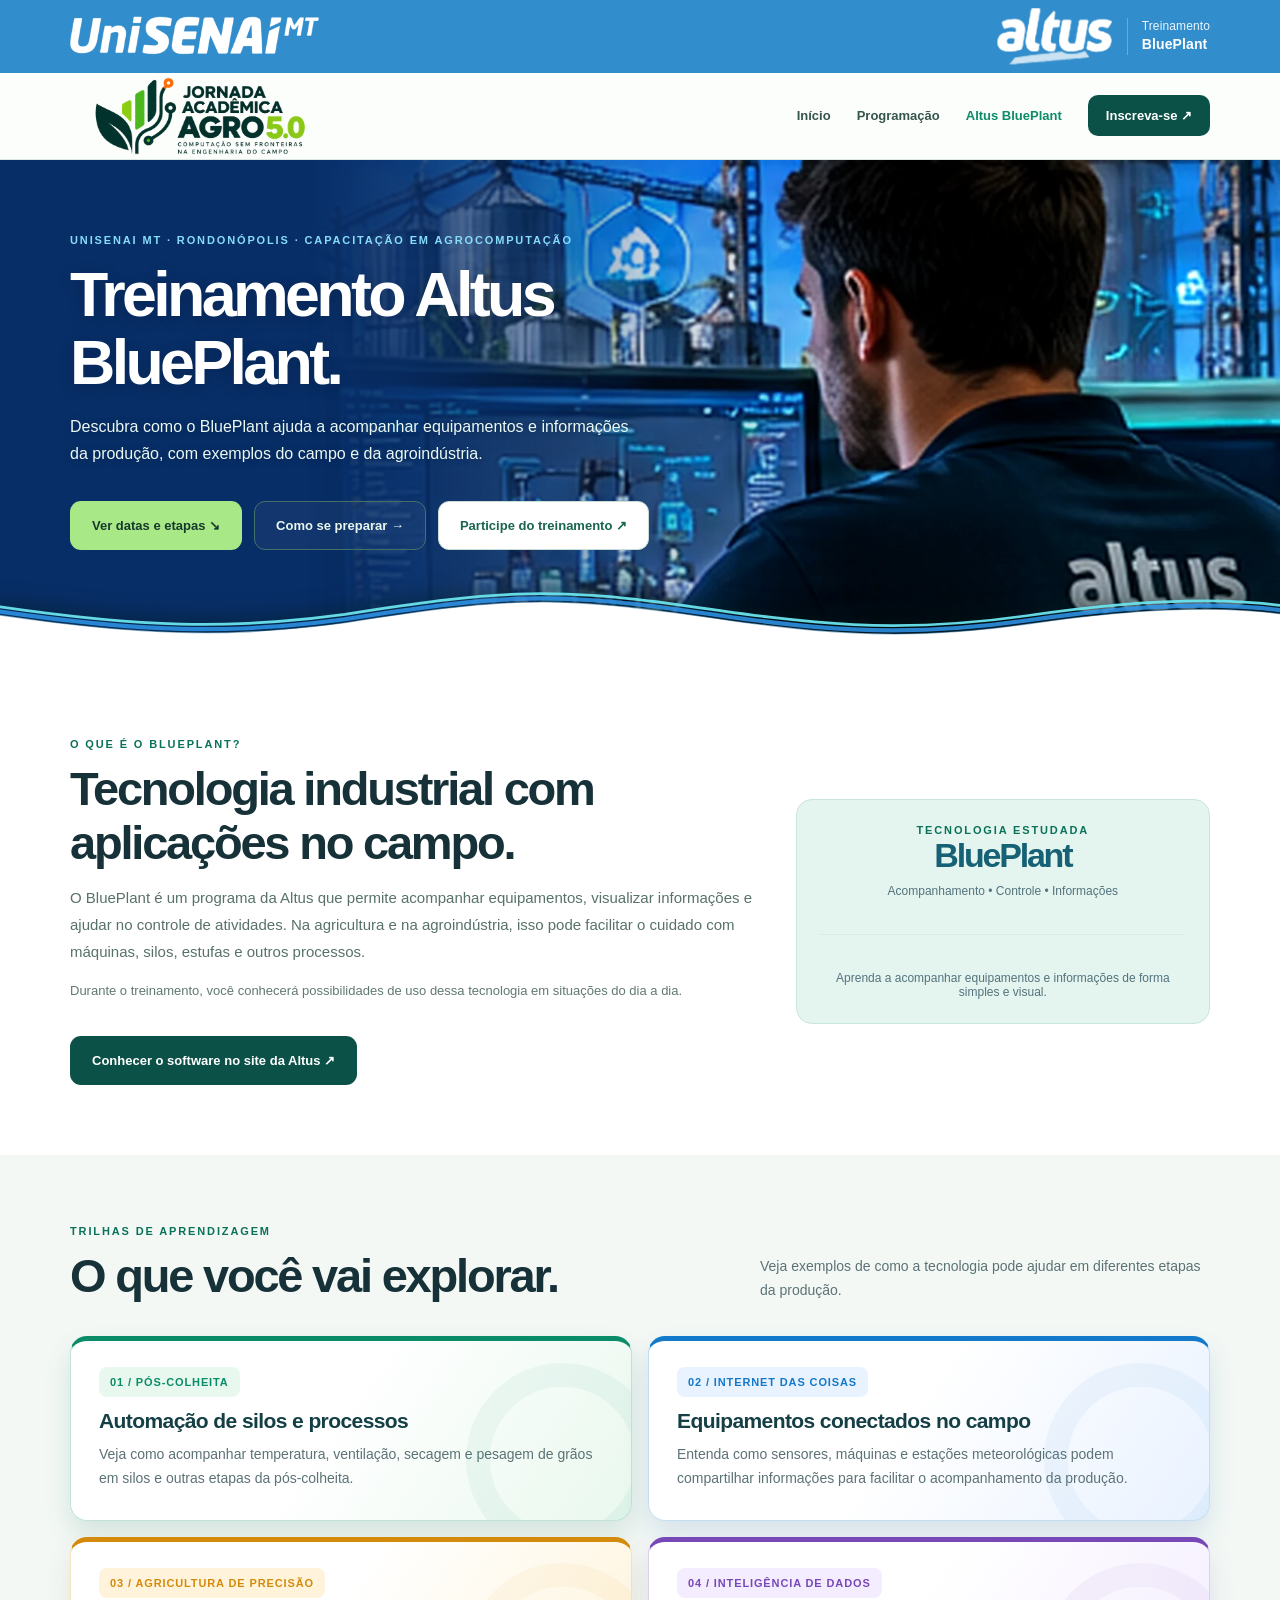
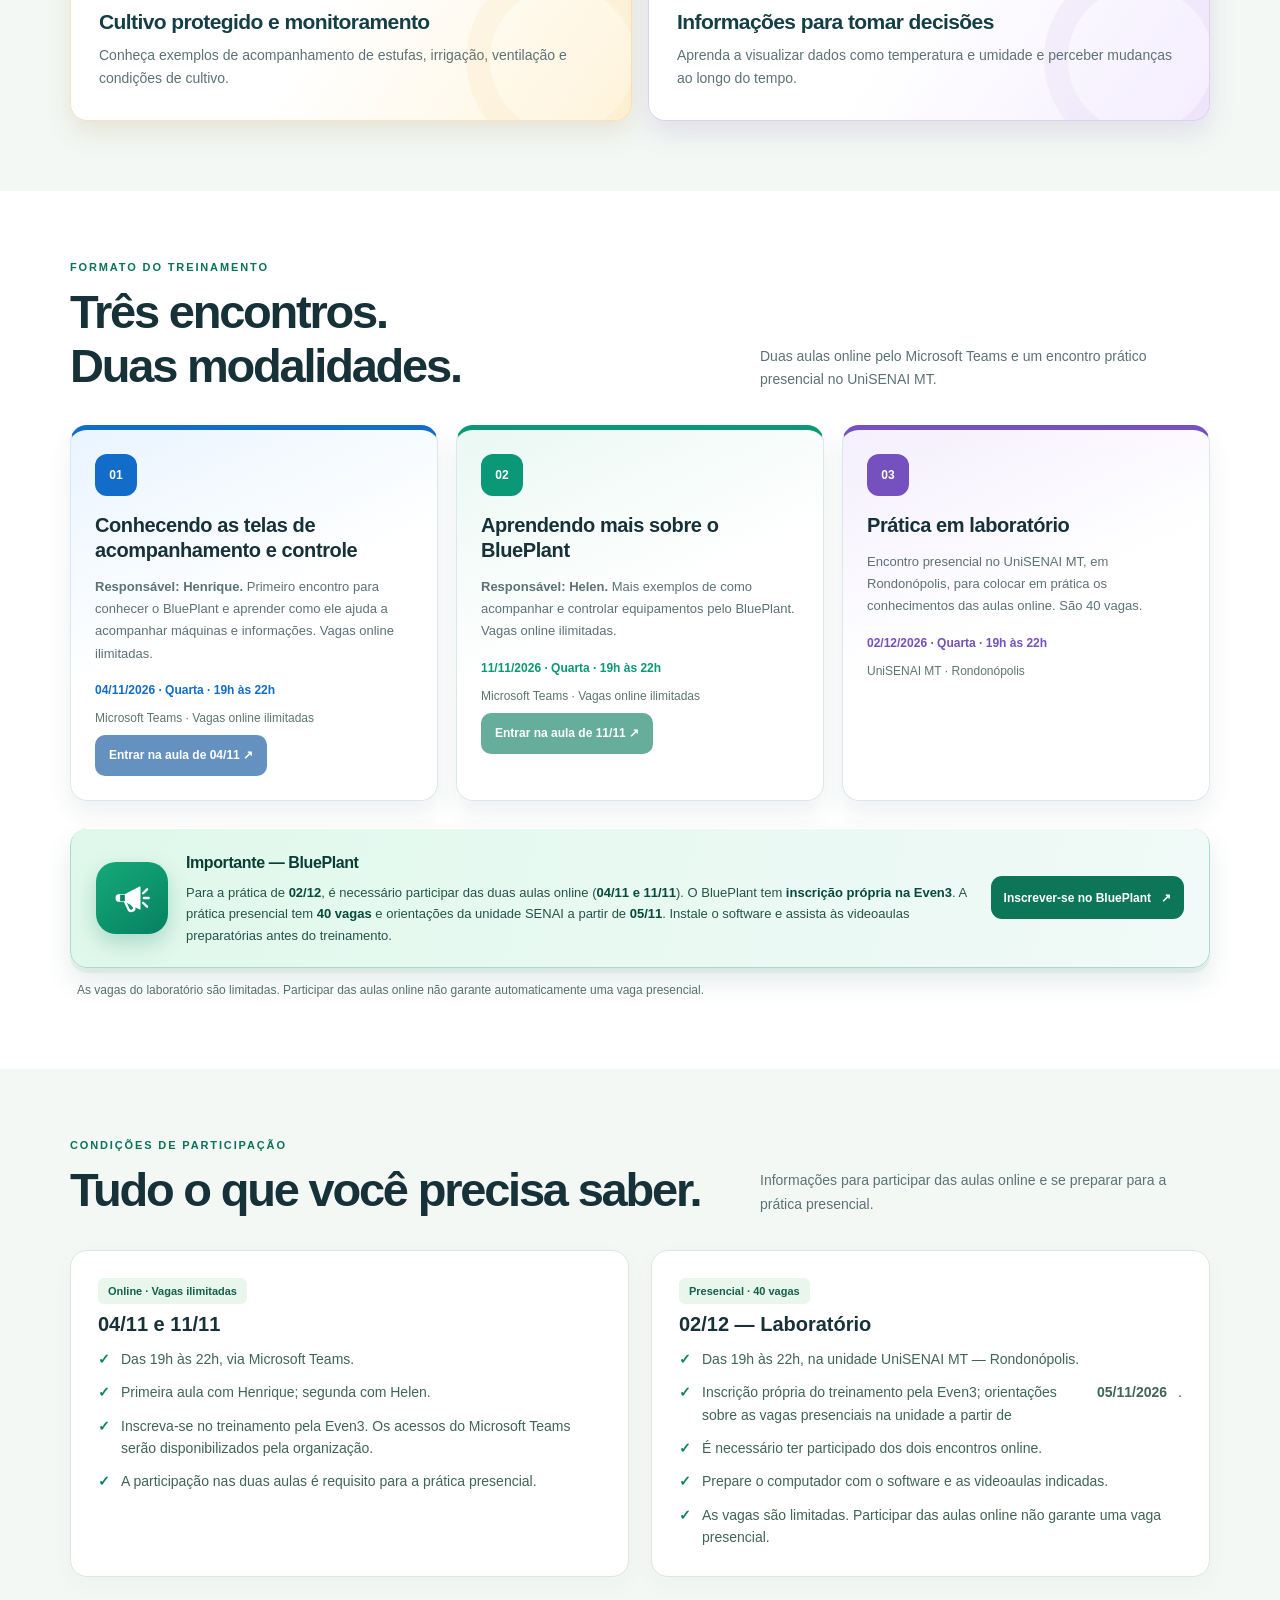
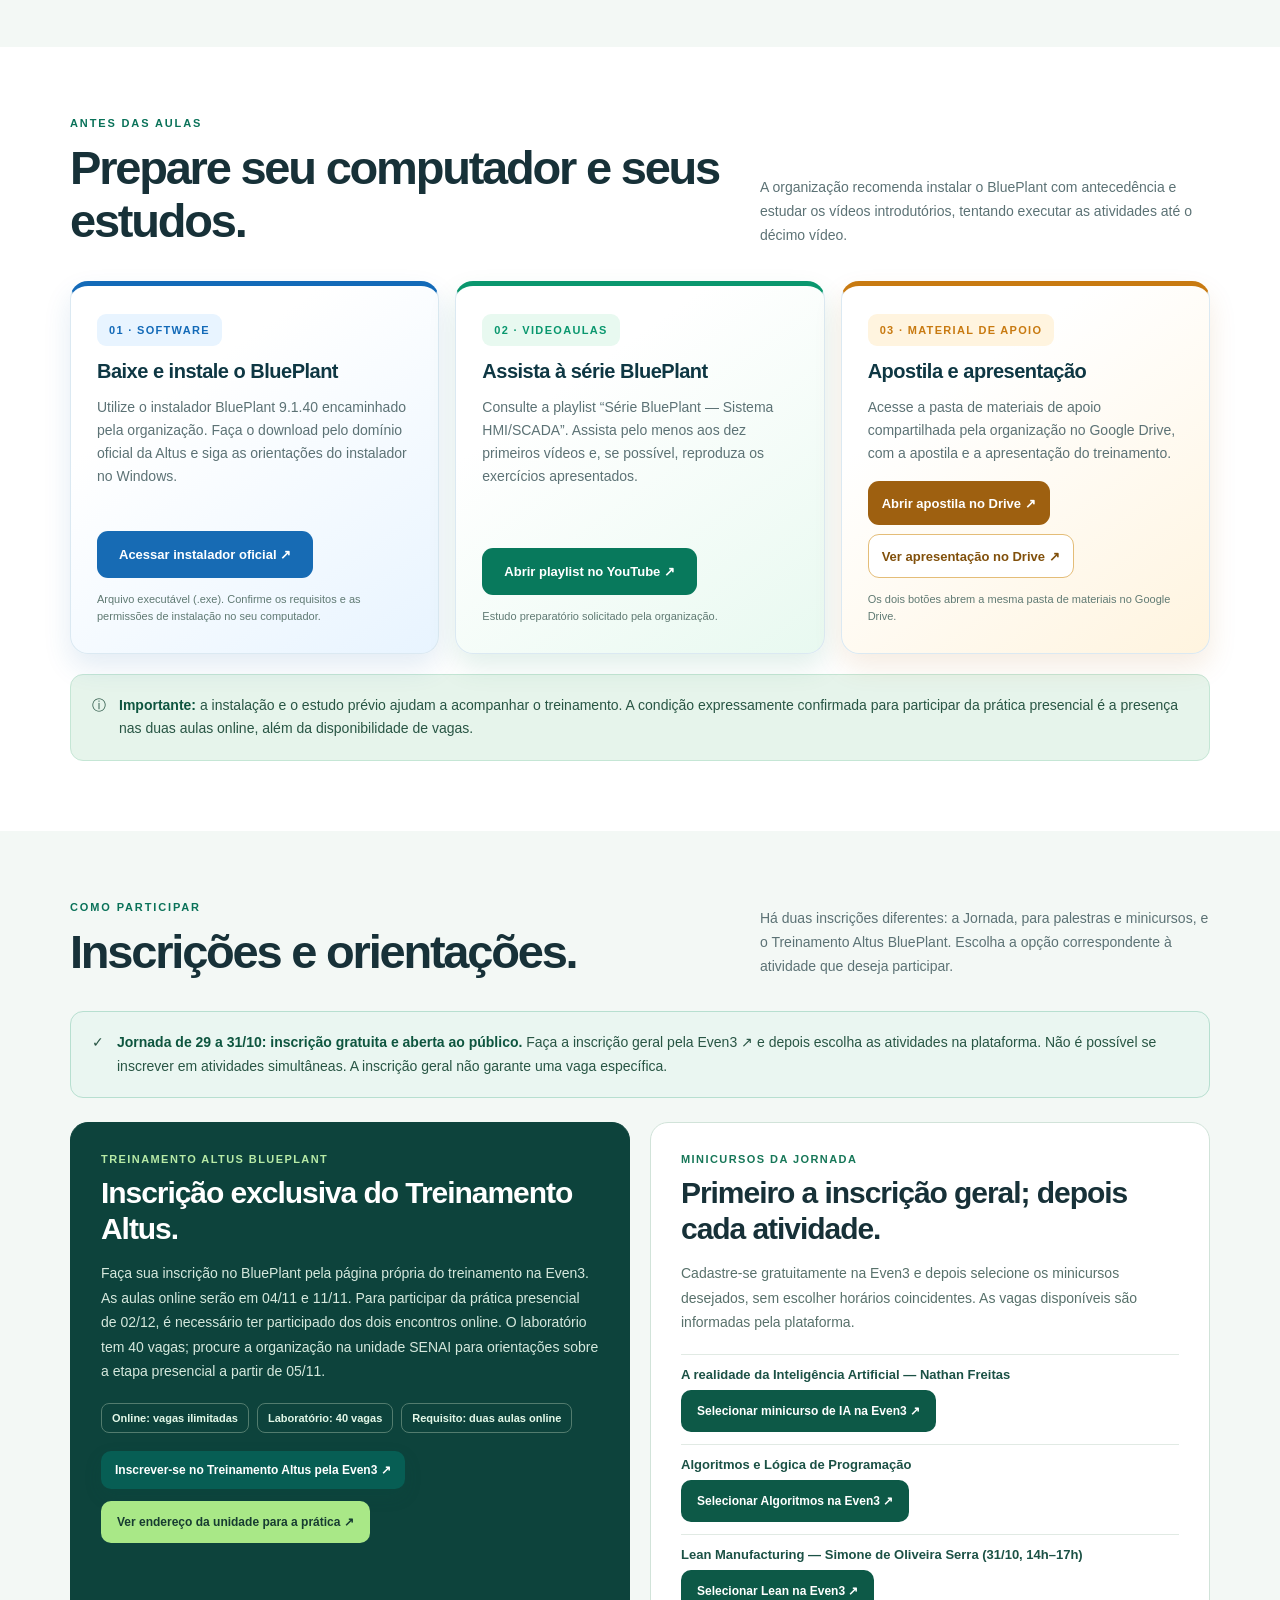
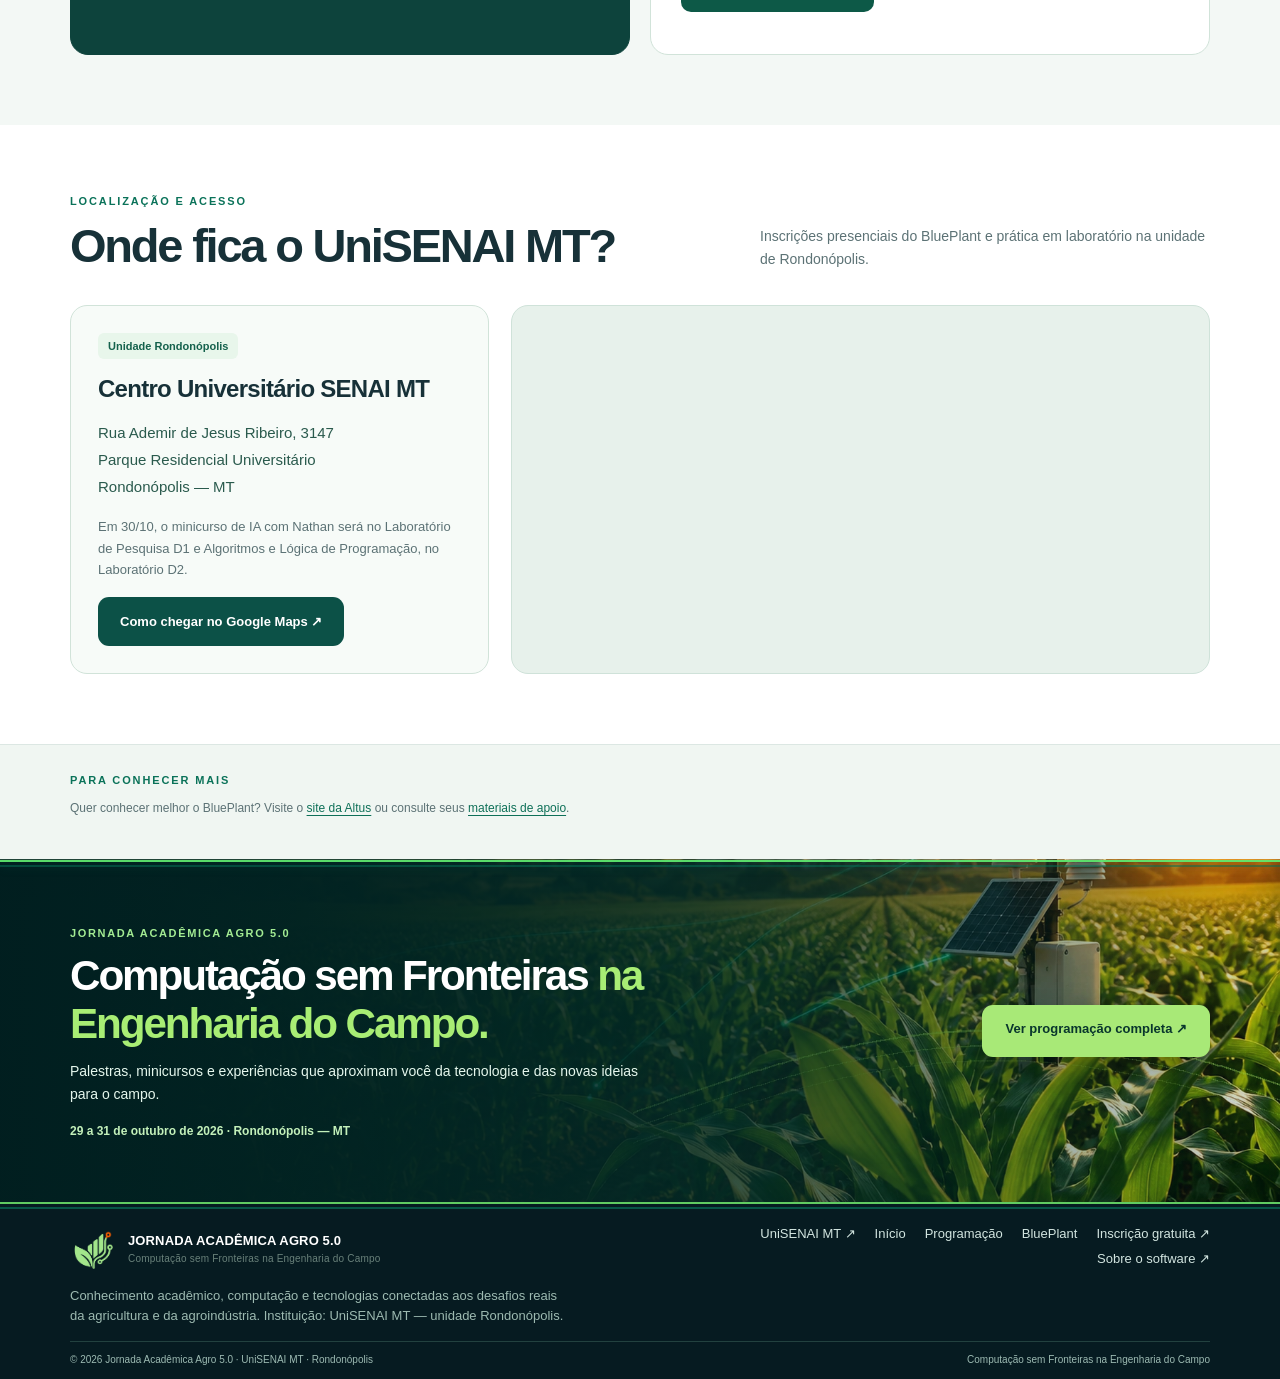
==== commit 00551148: "feat(agro50): conclui Jornada, onboarding e acabamento das secoes" ====
--- a/altus.html
+++ b/altus.html
@@ -6,7 +6,7 @@
 <meta content="Treinamento Altus BluePlant na Jornada Agro 5.0 do UniSENAI MT, Rondonópolis: online em 04/11 e 11/11 e presencial em 02/12/2026, com 40 vagas na prática." name="description"/>
 <meta content="website" property="og:type"/><meta content="pt_BR" property="og:locale"/><meta content="Treinamento Altus BluePlant | Jornada Agro 5.0" property="og:title"/>
 <meta content="Treinamento Altus BluePlant na Jornada Agro 5.0 do UniSENAI MT, Rondonópolis: online em 04/11 e 11/11 e presencial em 02/12/2026, com 40 vagas na prática." property="og:description"/><title>Treinamento Altus BluePlant | Jornada Agro 5.0</title>
-<link href="assets/brand/web/favicon-192.png" rel="icon" sizes="192x192" type="image/png"/><link href="assets/style.css?v=fase06-r5" rel="stylesheet"/>
+<link href="assets/brand/web/favicon-192.png" rel="icon" sizes="192x192" type="image/png"/><link href="assets/style.css?v=fase07-r2" rel="stylesheet"/>
 <script defer="" src="assets/main.js?v=fase04-r1"></script>
 <script defer="" src="assets/inscricoes.js?v=fase06-r2"></script>
 </head><body>
@@ -19,30 +19,30 @@
 <a aria-label="Conhecer a Altus — site oficial" href="https://www.altus.com.br/" rel="noopener noreferrer" target="_blank"><img alt="Altus" class="institution-logo-altus" height="256" src="assets/brand/web/altus-branco.png" width="520"/></a>
 <a class="institution-training-label" href="altus.html">Treinamento<br/><strong>BluePlant</strong></a>
 </div>
-</div></div><div class="wrap navrow"><a aria-label="Jornada Acadêmica Agro 5.0 — início" class="brand brand-official" href="index.html"><img alt="Jornada Acadêmica Agro 5.0 — Computação sem Fronteiras na Engenharia do Campo" class="brand-logo" height="253" src="assets/brand/web/logo-horizontal.webp" width="760"/><span aria-hidden="true" class="brand-mobile"><img alt="" height="340" src="assets/brand/web/simbolo-original.webp" width="340"/><span><strong>JORNADA AGRO 5.0</strong><small>UniSENAI MT · Rondonópolis</small></span></span></a><button aria-controls="site-nav" aria-expanded="false" aria-label="Abrir ou fechar o menu" class="menu-btn" data-menu-toggle="">Menu ☰</button><nav aria-label="Navegação principal" class="navlinks" data-navigation="" id="site-nav"><a data-nav="home" href="index.html">Início</a><a data-nav="prog" href="programacao.html">Programação</a><a aria-current="page" data-nav="altus" href="altus.html">Altus BluePlant</a><a class="navcta" href="altus.html#inscricoes">Como participar ↗</a></nav></div></header>
-<main id="conteudo"><section class="pagehero pagehero--blueplant"><div aria-hidden="true" class="pagehero-art"></div><div class="wrap"><div class="breadcrumbs"><a href="index.html">Início</a> / Altus BluePlant</div><span class="eyebrow">UniSENAI MT · Rondonópolis · Capacitação em agrocomputação</span><h1>Treinamento Altus<br/>BluePlant.</h1><p>Descubra como o BluePlant ajuda a acompanhar equipamentos e informações da produção, com exemplos do campo e da agroindústria.</p><div class="actions"><a class="btn btn-primary" href="#etapas">Ver datas e etapas ↘</a><a class="btn btn-ghost" href="#preparacao">Como se preparar →</a></div></div></section>
+</div></div><div class="wrap navrow"><a aria-label="Jornada Acadêmica Agro 5.0 — início" class="brand brand-official" href="index.html"><img alt="Jornada Acadêmica Agro 5.0 — Computação sem Fronteiras na Engenharia do Campo" class="brand-logo" height="253" src="assets/brand/web/logo-horizontal.webp" width="760"/><span aria-hidden="true" class="brand-mobile"><img alt="" height="340" src="assets/brand/web/simbolo-original.webp" width="340"/><span><strong>JORNADA AGRO 5.0</strong><small>UniSENAI MT · Rondonópolis</small></span></span></a><button aria-controls="site-nav" aria-expanded="false" aria-label="Abrir ou fechar o menu" class="menu-btn" data-menu-toggle="">Menu ☰</button><nav aria-label="Navegação principal" class="navlinks" data-navigation="" id="site-nav"><a data-nav="home" href="index.html">Início</a><a data-nav="prog" href="programacao.html">Programação</a><a aria-current="page" data-nav="altus" href="altus.html">Altus BluePlant</a><a class="navcta" href="https://www.even3.com.br/jornada-agro-unisenai-798946/" rel="noopener noreferrer" target="_blank">Inscreva-se ↗</a></nav></div></header>
+<main id="conteudo"><section class="pagehero pagehero--blueplant"><div aria-hidden="true" class="pagehero-art"></div><div class="wrap"><span class="eyebrow">UniSENAI MT · Rondonópolis · Capacitação em agrocomputação</span><h1>Treinamento Altus<br/>BluePlant.</h1><p>Descubra como o BluePlant ajuda a acompanhar equipamentos e informações da produção, com exemplos do campo e da agroindústria.</p><div class="actions"><a class="btn btn-primary" href="#etapas">Ver datas e etapas ↘</a><a class="btn btn-ghost" href="#preparacao">Como se preparar →</a><a aria-label="Participe do treinamento Altus BluePlant — inscrição exclusiva na Even3" class="btn btn-light" data-evento-link="blueplantInscricao" href="https://www.even3.com.br/treinamento-sistemas-supervisorios-altusblueplant-802190" rel="noopener noreferrer" target="_blank">Participe do treinamento ↗</a></div></div></section>
 <div aria-hidden="true" class="pagehero-transition to-white"></div>
-<section class="section white"><div class="wrap altus-title-row"><div><span class="eyebrow">O que é o BluePlant?</span><h2 class="section-title">Tecnologia industrial com aplicações no campo.</h2><p style="font-size:15px;line-height:1.8;color:#58716b">O BluePlant é um programa da Altus que permite acompanhar equipamentos, visualizar informações e ajudar no controle de atividades. Na agricultura e na agroindústria, isso pode facilitar o cuidado com máquinas, silos, estufas e outros processos.</p><p style="font-size:13px;color:#617973;line-height:1.7">Durante o treinamento, você conhecerá possibilidades de uso dessa tecnologia em situações do dia a dia.</p><div class="actions"><a class="btn btn-dark" href="https://www.altus.com.br/serie/scada-blueplant/" rel="noopener noreferrer" target="_blank">Conhecer o software no site da Altus ↗</a></div></div><div class="bluebadge"><span class="eyebrow">Tecnologia estudada</span><div class="big">BluePlant</div><p>Supervisão • Controle • Aquisição de dados</p><hr class="sep"/><p>Aprenda a acompanhar equipamentos e informações de forma simples e visual.</p></div></div></section>
+<section class="section white"><div class="wrap altus-title-row"><div><span class="eyebrow">O que é o BluePlant?</span><h2 class="section-title">Tecnologia industrial com aplicações no campo.</h2><p style="font-size:15px;line-height:1.8;color:#58716b">O BluePlant é um programa da Altus que permite acompanhar equipamentos, visualizar informações e ajudar no controle de atividades. Na agricultura e na agroindústria, isso pode facilitar o cuidado com máquinas, silos, estufas e outros processos.</p><p style="font-size:13px;color:#617973;line-height:1.7">Durante o treinamento, você conhecerá possibilidades de uso dessa tecnologia em situações do dia a dia.</p><div class="actions"><a class="btn btn-dark" href="https://www.altus.com.br/serie/scada-blueplant/" rel="noopener noreferrer" target="_blank">Conhecer o software no site da Altus ↗</a></div></div><div class="bluebadge"><span class="eyebrow">Tecnologia estudada</span><div class="big">BluePlant</div><p>Acompanhamento • Controle • Informações</p><hr class="sep"/><p>Aprenda a acompanhar equipamentos e informações de forma simples e visual.</p></div></div></section>
 <section class="section surface" id="conteudos"><div class="wrap"><div class="sec-head"><div><span class="eyebrow">Trilhas de aprendizagem</span><h2>O que você vai explorar.</h2></div><p>Veja exemplos de como a tecnologia pode ajudar em diferentes etapas da produção.</p></div><div class="topics"><article class="topic"><small>01 / PÓS-COLHEITA</small><h3>Automação de silos e processos</h3><p>Veja como acompanhar temperatura, ventilação, secagem e pesagem de grãos em silos e outras etapas da pós-colheita.</p></article><article class="topic"><small>02 / INTERNET DAS COISAS</small><h3>Equipamentos conectados no campo</h3><p>Entenda como sensores, máquinas e estações meteorológicas podem compartilhar informações para facilitar o acompanhamento da produção.</p></article><article class="topic"><small>03 / AGRICULTURA DE PRECISÃO</small><h3>Cultivo protegido e monitoramento</h3><p>Conheça exemplos de acompanhamento de estufas, irrigação, ventilação e condições de cultivo.</p></article><article class="topic"><small>04 / INTELIGÊNCIA DE DADOS</small><h3>Informações para tomar decisões</h3><p>Aprenda a visualizar dados como temperatura e umidade e perceber mudanças ao longo do tempo.</p></article></div></div></section>
 <section class="section white" id="etapas"><div class="wrap">
 <div class="sec-head"><div><span class="eyebrow">Formato do treinamento</span><h2>Três encontros.<br/>Duas modalidades.</h2></div><p>Duas aulas online pelo Microsoft Teams e um encontro prático presencial no UniSENAI MT.</p></div>
 <div class="flowsteps">
-<article class="step"><span class="number">01</span><h3>Introdução aos sistemas supervisórios</h3><p><strong>Responsável: Henrique.</strong> Primeira aula online de apresentação dos sistemas supervisórios e do treinamento BluePlant. Vagas online ilimitadas.</p><span class="stepdate">04/11/2026 · Quarta · 19h às 22h</span><div class="step-channel"><span>Microsoft Teams · Vagas online ilimitadas</span><a aria-disabled="true" class="session-join" data-evento-link="teams04" data-link-demo="true">Entrar na aula de 04/11 ↗</a></div></article>
-<article class="step"><span class="number">02</span><h3>Continuidade dos sistemas supervisórios</h3><p><strong>Responsável: Helen.</strong> Continuação do conteúdo de supervisão e controle. Vagas online ilimitadas.</p><span class="stepdate">11/11/2026 · Quarta · 19h às 22h</span><div class="step-channel"><span>Microsoft Teams · Vagas online ilimitadas</span><a aria-disabled="true" class="session-join" data-evento-link="teams11" data-link-demo="true">Entrar na aula de 11/11 ↗</a></div></article>
+<article class="step"><span class="number">01</span><h3>Conhecendo as telas de acompanhamento e controle</h3><p><strong>Responsável: Henrique.</strong> Primeiro encontro para conhecer o BluePlant e aprender como ele ajuda a acompanhar máquinas e informações. Vagas online ilimitadas.</p><span class="stepdate">04/11/2026 · Quarta · 19h às 22h</span><div class="step-channel"><span>Microsoft Teams · Vagas online ilimitadas</span><a aria-disabled="true" class="session-join" data-evento-link="teams04" data-link-demo="true">Entrar na aula de 04/11 ↗</a></div></article>
+<article class="step"><span class="number">02</span><h3>Aprendendo mais sobre o BluePlant</h3><p><strong>Responsável: Helen.</strong> Mais exemplos de como acompanhar e controlar equipamentos pelo BluePlant. Vagas online ilimitadas.</p><span class="stepdate">11/11/2026 · Quarta · 19h às 22h</span><div class="step-channel"><span>Microsoft Teams · Vagas online ilimitadas</span><a aria-disabled="true" class="session-join" data-evento-link="teams11" data-link-demo="true">Entrar na aula de 11/11 ↗</a></div></article>
 <article class="step"><span class="number">03</span><h3>Prática em laboratório</h3><p>Encontro presencial no UniSENAI MT, em Rondonópolis, para colocar em prática os conhecimentos das aulas online. São 40 vagas.</p><span class="stepdate">02/12/2026 · Quarta · 19h às 22h</span><span class="step-channel">UniSENAI MT · Rondonópolis</span></article>
 </div>
 <aside aria-label="Atenção às condições para participar da prática BluePlant" class="important-blueplant" role="note">
 <span aria-hidden="true" class="important-blueplant-icon"><svg fill="none" viewbox="0 0 48 48" xmlns="http://www.w3.org/2000/svg"><path d="M7 20h8l19-10v28L15 28H7c-2 0-3-1.5-3-4s1-4 3-4Z" fill="white" stroke="white" stroke-linejoin="round" stroke-width="1.5"></path><path d="m15 28 5 11a4 4 0 0 0 7-3l-3-4M38 18l5-5M39 24h6M38 30l5 5" stroke="white" stroke-linecap="round" stroke-width="3"></path><path d="M9 20h6v8H9Z" fill="#0B8768"></path></svg></span>
-<span class="important-blueplant-content"><strong>Importante — BluePlant</strong><span>Para a prática de <b>02/12</b>, é necessário participar das duas aulas online (<b>04/11 e 11/11</b>). As inscrições presenciais começam em <b>05/11</b>, na unidade SENAI, com <b>40 vagas</b>. Instale o software e assista às videoaulas preparatórias antes do treinamento.</span></span>
-<a aria-label="Ver condições de inscrição e participação no BluePlant" class="important-blueplant-cta" href="#inscricoes">Ver orientações <span aria-hidden="true">→</span></a>
+<span class="important-blueplant-content"><strong>Importante — BluePlant</strong><span>Para a prática de <b>02/12</b>, é necessário participar das duas aulas online (<b>04/11 e 11/11</b>). O BluePlant tem <b>inscrição própria na Even3</b>. A prática presencial tem <b>40 vagas</b> e orientações da unidade SENAI a partir de <b>05/11</b>. Instale o software e assista às videoaulas preparatórias antes do treinamento.</span></span>
+<a aria-label="Inscrição exclusiva do Treinamento Altus BluePlant na Even3" class="important-blueplant-cta" data-evento-link="blueplantInscricao" href="https://www.even3.com.br/treinamento-sistemas-supervisorios-altusblueplant-802190" rel="noopener noreferrer" target="_blank">Inscrever-se no BluePlant <span aria-hidden="true">↗</span></a>
 </aside>
 <p class="important-clarification">As vagas do laboratório são limitadas. Participar das aulas online não garante automaticamente uma vaga presencial.</p>
 </div></section>
 <section aria-labelledby="participacao-title" class="section surface"><div class="wrap">
 <div class="sec-head"><div><span class="eyebrow">Condições de participação</span><h2 id="participacao-title">Tudo o que você precisa saber.</h2></div><p>Informações para participar das aulas online e se preparar para a prática presencial.</p></div>
 <div class="two-col">
-<div class="info-box"><span class="tag">Online · Vagas ilimitadas</span><h3>04/11 e 11/11</h3><ul class="requirements"><li>Das 19h às 22h, via Microsoft Teams.</li><li>Primeira aula com Henrique; segunda com Helen.</li><li>Acesse as aulas pelos botões do Microsoft Teams nesta página.</li><li>A participação nas duas aulas é requisito para a prática presencial.</li></ul></div>
-<div class="info-box"><span class="tag">Presencial · 40 vagas</span><h3>02/12 — Laboratório</h3><ul class="requirements"><li>Das 19h às 22h, na unidade UniSENAI MT — Rondonópolis.</li><li>Inscrições presenciais a partir de <strong>05/11/2026</strong>.</li><li>É necessário ter participado dos dois encontros online.</li><li>Prepare o computador com o software e as videoaulas indicadas.</li><li>As vagas são limitadas. Participar das aulas online não garante uma vaga presencial.</li></ul></div>
+<div class="info-box"><span class="tag">Online · Vagas ilimitadas</span><h3>04/11 e 11/11</h3><ul class="requirements"><li>Das 19h às 22h, via Microsoft Teams.</li><li>Primeira aula com Henrique; segunda com Helen.</li><li>Inscreva-se no treinamento pela Even3. Os acessos do Microsoft Teams serão disponibilizados pela organização.</li><li>A participação nas duas aulas é requisito para a prática presencial.</li></ul></div>
+<div class="info-box"><span class="tag">Presencial · 40 vagas</span><h3>02/12 — Laboratório</h3><ul class="requirements"><li>Das 19h às 22h, na unidade UniSENAI MT — Rondonópolis.</li><li>Inscrição própria do treinamento pela Even3; orientações sobre as vagas presenciais na unidade a partir de <strong>05/11/2026</strong>.</li><li>É necessário ter participado dos dois encontros online.</li><li>Prepare o computador com o software e as videoaulas indicadas.</li><li>As vagas são limitadas. Participar das aulas online não garante uma vaga presencial.</li></ul></div>
 </div>
 </div></section>
 <section class="section white" id="preparacao"><div class="wrap">
@@ -55,26 +55,28 @@
 <div class="notice prep-notice"><span aria-hidden="true">ⓘ</span><div><strong>Importante:</strong> a instalação e o estudo prévio ajudam a acompanhar o treinamento. A condição expressamente confirmada para participar da prática presencial é a presença nas duas aulas online, além da disponibilidade de vagas.</div></div>
 </div></section>
 <section class="section surface" id="inscricoes"><div class="wrap">
-<div class="sec-head"><div><span class="eyebrow">Como participar</span><h2>Inscrições e orientações.</h2></div><p>O BluePlant e cada minicurso possuem inscrições separadas. Confira como participar e escolha sua atividade.</p></div>
-<div class="registration-grid">
-<article class="registration-card registration-featured"><span class="registration-kicker">Treinamento Altus BluePlant</span><h3>Inscrição presencial a partir de 05/11.</h3><p>Para participar da prática presencial, faça sua inscrição diretamente na unidade SENAI em Rondonópolis, a partir de 5 de novembro de 2026. É necessário ter participado das duas aulas online. Confira as orientações de inscrição pelo botão abaixo.</p>
+<div class="sec-head"><div><span class="eyebrow">Como participar</span><h2>Inscrições e orientações.</h2></div><p>Há duas inscrições diferentes: a Jornada, para palestras e minicursos, e o Treinamento Altus BluePlant. Escolha a opção correspondente à atividade que deseja participar.</p></div>
+<div class="notice notice-highlight" style="margin-bottom:24px"><span aria-hidden="true">✓</span><div><strong>Jornada de 29 a 31/10: inscrição gratuita e aberta ao público.</strong> Faça a inscrição geral pela <a href="https://www.even3.com.br/jornada-agro-unisenai-798946/" rel="noopener noreferrer" target="_blank">Even3 ↗</a> e depois escolha as atividades na plataforma. Não é possível se inscrever em atividades simultâneas. A inscrição geral não garante uma vaga específica.</div></div><div class="registration-grid">
+<article class="registration-card registration-featured"><span class="registration-kicker">Treinamento Altus BluePlant</span><h3>Inscrição exclusiva do Treinamento Altus.</h3><p>Faça sua inscrição no BluePlant pela página própria do treinamento na Even3. As aulas online serão em 04/11 e 11/11. Para participar da prática presencial de 02/12, é necessário ter participado dos dois encontros online. O laboratório tem 40 vagas; procure a organização na unidade SENAI para orientações sobre a etapa presencial a partir de 05/11.</p>
 <div class="registration-facts"><span>Online: vagas ilimitadas</span><span>Laboratório: 40 vagas</span><span>Requisito: duas aulas online</span></div>
-<a aria-disabled="true" class="registration-link" data-evento-link="blueplantInformacoes" data-link-demo="true">Orientações para inscrição presencial ↗</a>
+<div class="altus-cta-group"><a class="registration-link altus-enroll-link" data-evento-link="blueplantInscricao" href="https://www.even3.com.br/treinamento-sistemas-supervisorios-altusblueplant-802190" rel="noopener noreferrer" target="_blank">Inscrever-se no Treinamento Altus pela Even3 ↗</a><a class="registration-link" href="#localizacao">Ver endereço da unidade para a prática ↗</a></div>
 </article>
-<article class="registration-card" id="inscricoes-minicursos"><span class="registration-kicker">Minicursos da Jornada</span><h3>Uma inscrição para cada minicurso.</h3><p>Escolha o minicurso de seu interesse. Cada atividade tem inscrição independente e 40 vagas.</p>
-<div class="registration-mini"><strong>Treinamento Nathan</strong><a aria-disabled="true" class="registration-link" data-evento-link="minicursoNathan" data-link-demo="true">Inscrever-se no Treinamento Nathan ↗</a></div>
-<div class="registration-mini"><strong>Algoritmos e Lógica de Programação</strong><a aria-disabled="true" class="registration-link" data-evento-link="minicursoAlgoritmos" data-link-demo="true">Inscrever-se em Algoritmos ↗</a></div>
-<div class="registration-mini"><strong>Gerenciamento Diário e Melhoria Contínua</strong><a aria-disabled="true" class="registration-link" data-evento-link="minicursoLean" data-link-demo="true">Inscrever-se em Melhoria Contínua ↗</a></div>
+<article class="registration-card" id="inscricoes-minicursos"><span class="registration-kicker">Minicursos da Jornada</span><h3>Primeiro a inscrição geral; depois cada atividade.</h3><p>Cadastre-se gratuitamente na Even3 e depois selecione os minicursos desejados, sem escolher horários coincidentes. As vagas disponíveis são informadas pela plataforma.</p>
+<div class="registration-mini"><strong>A realidade da Inteligência Artificial — Nathan Freitas</strong><a aria-disabled="true" class="registration-link" data-evento-link="minicursoNathan" data-link-demo="true">Selecionar minicurso de IA na Even3 ↗</a></div>
+<div class="registration-mini"><strong>Algoritmos e Lógica de Programação</strong><a aria-disabled="true" class="registration-link" data-evento-link="minicursoAlgoritmos" data-link-demo="true">Selecionar Algoritmos na Even3 ↗</a></div>
+<div class="registration-mini"><strong>Lean Manufacturing — Simone de Oliveira Serra (31/10, 14h–17h)</strong><a aria-disabled="true" class="registration-link" data-evento-link="minicursoLean" data-link-demo="true">Selecionar Lean na Even3 ↗</a></div>
 </article>
 </div>
 </div></section>
 <section class="section white" id="localizacao"><div class="wrap">
 <div class="sec-head"><div><span class="eyebrow">Localização e acesso</span><h2>Onde fica o UniSENAI MT?</h2></div><p>Inscrições presenciais do BluePlant e prática em laboratório na unidade de Rondonópolis.</p></div>
 <div class="location-grid">
-<div class="location-details"><span class="tag">Unidade Rondonópolis</span><h3>Centro Universitário SENAI MT</h3><address>Rua Ademir de Jesus Ribeiro, 3147<br/>Parque Residencial Universitário<br/>Rondonópolis — MT</address><p>Em 30/10, o Treinamento Nathan será no Laboratório de Pesquisa D1 e Algoritmos e Lógica de Programação, no Laboratório D2.</p><a class="btn btn-dark" href="https://www.google.com/maps/search/?api=1&amp;query=Rua%20Ademir%20de%20Jesus%20Ribeiro%203147%20Rondonopolis%20MT" rel="noopener noreferrer" target="_blank">Como chegar no Google Maps ↗</a></div>
+<div class="location-details"><span class="tag">Unidade Rondonópolis</span><h3>Centro Universitário SENAI MT</h3><address>Rua Ademir de Jesus Ribeiro, 3147<br/>Parque Residencial Universitário<br/>Rondonópolis — MT</address><p>Em 30/10, o minicurso de IA com Nathan será no Laboratório de Pesquisa D1 e Algoritmos e Lógica de Programação, no Laboratório D2.</p><a class="btn btn-dark" href="https://www.google.com/maps/search/?api=1&amp;query=Rua%20Ademir%20de%20Jesus%20Ribeiro%203147%20Rondonopolis%20MT" rel="noopener noreferrer" target="_blank">Como chegar no Google Maps ↗</a></div>
 <div class="location-map"><iframe allowfullscreen="" loading="lazy" referrerpolicy="no-referrer-when-downgrade" src="https://www.google.com/maps?q=Rua%20Ademir%20de%20Jesus%20Ribeiro%203147%20Rondonopolis%20MT&amp;output=embed" title="Mapa da unidade UniSENAI MT em Rondonópolis"></iframe></div>
 </div>
 </div></section>
-<section class="reference"><div class="wrap"><span class="eyebrow">Para conhecer mais</span><p>Quer conhecer melhor o BluePlant? Visite o <a href="https://www.altus.com.br/serie/scada-blueplant/" rel="noopener noreferrer" target="_blank">site da Altus</a> ou consulte seus <a href="https://suporte.altus.com.br/hc/pt-br/sections/7468421672333-BluePlant" rel="noopener noreferrer" target="_blank">materiais de apoio</a>.</p></div></section></main>
-<footer class="foot"><div class="wrap"><div class="footgrid"><div><a aria-label="Jornada Acadêmica Agro 5.0 — início" class="brand brand-footer" href="index.html"><img alt="" class="footer-symbol" height="460" loading="lazy" src="assets/brand/web/simbolo-claro.webp" width="460"/><span class="brandtext"><strong>JORNADA ACADÊMICA AGRO 5.0</strong><small>Computação sem Fronteiras na Engenharia do Campo</small></span></a><p>Conhecimento acadêmico, computação e tecnologias conectadas aos desafios reais da agricultura e da agroindústria. Instituição: UniSENAI MT — unidade Rondonópolis.</p></div><div class="footlinks"><a href="https://unisenaimt.com.br/" rel="noopener noreferrer" target="_blank">UniSENAI MT ↗</a><a href="index.html">Início</a><a href="programacao.html">Programação</a><a href="altus.html">BluePlant</a><a href="https://www.altus.com.br/serie/scada-blueplant/" rel="noopener noreferrer" target="_blank">Sobre o software ↗</a></div></div><div class="footbottom"><span>© 2026 Jornada Acadêmica Agro 5.0 · UniSENAI MT · Rondonópolis</span><span>Computação sem Fronteiras na Engenharia do Campo</span></div></div></footer>
-</body></html>+<section class="reference"><div class="wrap"><span class="eyebrow">Para conhecer mais</span><p>Quer conhecer melhor o BluePlant? Visite o <a href="https://www.altus.com.br/serie/scada-blueplant/" rel="noopener noreferrer" target="_blank">site da Altus</a> ou consulte seus <a href="https://suporte.altus.com.br/hc/pt-br/sections/7468421672333-BluePlant" rel="noopener noreferrer" target="_blank">materiais de apoio</a>.</p></div></section><section aria-label="Convite para participar" class="closing-banner">
+<div class="wrap closing-banner-inner"><div class="closing-banner-copy"><span class="closing-banner-kicker">Jornada Acadêmica Agro 5.0</span><h2>Computação sem Fronteiras <em>na Engenharia do Campo.</em></h2><p>Palestras, minicursos e experiências que aproximam você da tecnologia e das novas ideias para o campo.</p><span class="closing-banner-meta">29 a 31 de outubro de 2026 · Rondonópolis — MT</span></div><a class="closing-banner-cta" href="programacao.html">Ver programação completa <span aria-hidden="true">↗</span></a></div>
+</section></main>
+<footer class="foot"><div class="wrap"><div class="footgrid"><div><a aria-label="Jornada Acadêmica Agro 5.0 — início" class="brand brand-footer" href="index.html"><img alt="" class="footer-symbol" height="460" loading="lazy" src="assets/brand/web/simbolo-claro.webp" width="460"/><span class="brandtext"><strong>JORNADA ACADÊMICA AGRO 5.0</strong><small>Computação sem Fronteiras na Engenharia do Campo</small></span></a><p>Conhecimento acadêmico, computação e tecnologias conectadas aos desafios reais da agricultura e da agroindústria. Instituição: UniSENAI MT — unidade Rondonópolis.</p></div><div class="footlinks"><a href="https://unisenaimt.com.br/" rel="noopener noreferrer" target="_blank">UniSENAI MT ↗</a><a href="index.html">Início</a><a href="programacao.html">Programação</a><a href="altus.html">BluePlant</a><a href="https://www.even3.com.br/jornada-agro-unisenai-798946/" rel="noopener noreferrer" target="_blank">Inscrição gratuita ↗</a><a href="https://www.altus.com.br/serie/scada-blueplant/" rel="noopener noreferrer" target="_blank">Sobre o software ↗</a></div></div><div class="footbottom"><span>© 2026 Jornada Acadêmica Agro 5.0 · UniSENAI MT · Rondonópolis</span><span>Computação sem Fronteiras na Engenharia do Campo</span></div></div></footer>
+</body></html>
--- a/assets/style.css
+++ b/assets/style.css
@@ -911,3 +911,403 @@
   .pagehero--programacao>.wrap,.pagehero--blueplant>.wrap{padding-bottom:204px}
 }
 @media(prefers-reduced-motion:reduce){.topics .topic{transition:none}}
+
+/* FASE 07.2 — agenda da noite de palestras; ajuste informacional sem redesign. */
+.night-agenda{display:grid;gap:0;margin:15px 0 20px;border:1px solid #dbe8e4;border-radius:12px;overflow:hidden;background:#fff}
+.night-slot{display:grid;grid-template-columns:70px minmax(0,1fr);gap:13px;align-items:start;padding:12px 14px;border-bottom:1px solid #e5eeea;font-size:13px;line-height:1.5}
+.night-slot:last-child{border-bottom:0}
+.night-slot time{font-weight:800;color:#075c4a;white-space:nowrap}
+.night-slot strong{display:block;color:#153843;line-height:1.45}
+.night-slot small{display:block;margin-top:4px;font-size:12px;color:#4e6b65}
+.mini-instruction{font-size:12px!important;margin:13px 0 9px!important;color:#4b6a60!important}
+@media(max-width:380px){.night-slot{grid-template-columns:55px minmax(0,1fr);gap:7px;padding:10px 8px;font-size:12px}.night-slot time{font-size:11px}}
+
+
+/* ====================================================================
+   FASE 07 / R2 — acabamento visual e linguagem para participantes
+   Nova composição sem alterar agendas, URLs ou a lógica de inscrição.
+   ==================================================================== */
+:root{--r2-ink:#073334;--r2-teal:#00695b;--r2-green:#9be87d}
+/* HERO: imagem de tecnologia agrícola integrada; conteúdo permanece texto real. */
+.hero{min-height:640px;background:#052b2c url('hero-agro-tech-r2.webp') 73% 45%/cover no-repeat!important}
+.hero::before{content:""!important;inset:0!important;width:100%!important;height:100%!important;z-index:0!important;background:linear-gradient(90deg,rgba(2,33,35,.98) 0%,rgba(3,44,43,.91) 29%,rgba(4,47,42,.55) 53%,rgba(4,40,35,.12) 80%)!important;opacity:1!important;mask-image:none!important;-webkit-mask-image:none!important}
+.hero .hero-wrap{display:flex!important;min-height:640px;align-items:center;padding-top:82px;padding-bottom:145px;gap:0}
+.hero .hero-copy{width:min(100%,740px);position:relative;z-index:3}
+.hero .hero-title-prefix{display:block;font-size:.46em;line-height:1.12}
+.hero .hero-title-name{display:block;line-height:1.04}
+.hero h1{font-size:clamp(54px,6.4vw,91px);text-shadow:0 3px 20px rgba(0,0,0,.28)}
+.hero .lead{font-size:clamp(19px,2vw,24px);font-weight:750;max-width:580px}
+.hero .sublead{font-size:15px;max-width:540px;color:#e1f2e8;line-height:1.7}
+.hero .hero-facts{max-width:575px;margin-top:29px}
+.hero .hero-facts strong{color:#fff}
+.hero .hero-facts small{color:#c2e2d3}
+.hero::after{z-index:4!important}
+/* Registro: hierarquia clara, sem parágrafo apertado de aviso antigo. */
+.registration-callout-section{padding:0 0 44px;background:linear-gradient(180deg,#fff 0%,#f4f9f6 100%);position:relative;z-index:6}
+.registration-callout-section .wrap{position:relative;z-index:7}
+.registration-callout{display:grid;grid-template-columns:66px minmax(0,1fr) auto;align-items:center;gap:25px;padding:27px 30px;background:linear-gradient(110deg,#e9f7f1,#f4fcf4 58%,#e1f3ed);border:1px solid #badccb;border-radius:21px;color:#18443c;box-shadow:0 17px 35px rgba(14,61,49,.10)}
+.registration-callout-icon{display:grid;place-items:center;width:66px;height:66px;border-radius:19px;color:#fff;font-size:31px;font-weight:900;background:linear-gradient(145deg,#00866d,#004e43);box-shadow:0 11px 23px rgba(5,86,66,.22)}
+.registration-callout-kicker{display:block;color:#00765c;font-size:10px;font-weight:850;letter-spacing:.13em;margin-bottom:5px}
+.registration-callout h2{font-size:clamp(20px,2vw,27px);letter-spacing:-.035em;line-height:1.16;margin:0 0 9px;color:#073d34}
+.registration-callout p{margin:0;color:#45695b;font-size:13px;line-height:1.65;max-width:650px}
+.registration-callout-action{display:inline-flex;align-items:center;justify-content:center;gap:12px;min-height:52px;padding:15px 19px;border-radius:12px;background:#005e4e;color:#fff;font-size:12px;font-weight:850;white-space:nowrap;box-shadow:0 10px 24px rgba(5,73,59,.16);transition:transform .22s ease,background .22s ease,box-shadow .22s ease}
+.registration-callout-action:hover{transform:translateY(-3px);background:#008068;box-shadow:0 17px 30px rgba(4,77,61,.24)}
+#inscricao-geral{padding-top:0}
+#inscricao-geral .registration-callout{margin-top:-28px}
+.page-intro{padding-top:30px}
+.page-intro .registration-callout{grid-template-columns:60px minmax(0,1fr) auto}
+.page-intro .registration-callout-icon{width:60px;height:60px}
+/* Agenda com seis datas e seis cores válidas (corrige último card invisível). */
+.agenda-overview{padding:40px 0 63px;background:linear-gradient(#f4f9f6,#fff 88%)}
+.agenda-list{display:grid;grid-template-columns:repeat(3,minmax(0,1fr));gap:17px;align-items:stretch}
+.agenda-item{--agenda-a:#075d9e;--agenda-b:#03386b;display:flex;flex-direction:column;align-items:flex-start;min-width:0;min-height:193px;padding:23px 23px 56px;border:1px solid rgba(255,255,255,.1);border-radius:19px;color:#fff;background:linear-gradient(140deg,var(--agenda-a),var(--agenda-b))!important;box-shadow:0 15px 33px rgba(6,44,59,.15);transition:transform .25s,box-shadow .25s,filter .25s}
+.agenda-item:nth-child(1){--agenda-a:#086bb6;--agenda-b:#063b7e}
+.agenda-item:nth-child(2){--agenda-a:#11916d;--agenda-b:#075143}
+.agenda-item:nth-child(3){--agenda-a:#e79a14;--agenda-b:#aa6108}
+.agenda-item:nth-child(4){--agenda-a:#2589dc;--agenda-b:#09549e}
+.agenda-item:nth-child(5){--agenda-a:#8144c8;--agenda-b:#4d2a91}
+.agenda-item:nth-child(6){--agenda-a:#116581;--agenda-b:#053747}
+.agenda-item:hover{transform:translateY(-5px);filter:brightness(1.035);box-shadow:0 23px 39px rgba(6,44,59,.24)}
+.agenda-item .agenda-date{font-size:37px;margin-bottom:8px;color:#fff}
+.agenda-item .agenda-event{font-size:16px;line-height:1.28;color:#fff;max-width:29ch}
+.agenda-item .agenda-time,.agenda-item .agenda-conflict{color:#f4fff9;font-size:12px;line-height:1.6}
+.agenda-item::before{background:radial-gradient(circle at 98% 0%,rgba(255,255,255,.22),transparent 48%)}
+.agenda-item::after{width:32px;height:32px;right:18px;bottom:17px;background:rgba(255,255,255,.23)}
+.agenda-footnote{font-size:12px;line-height:1.7;margin-top:20px}
+/* BluePlant é preservado como destaque editorial separado da primeira tela. */
+.home-training-band{padding:68px 0;background:#ebf4f0}
+.home-training-band-inner{display:grid;grid-template-columns:.72fr 1.55fr;gap:32px;align-items:center}
+.home-training-intro h2{font-size:clamp(31px,3.2vw,43px);letter-spacing:-.055em;line-height:1.13;margin:10px 0 16px;color:#093c37}
+.home-training-intro p{font-size:15px;color:#557267;line-height:1.7}
+.home-training-band .hero-stage{display:grid;grid-template-columns:.8fr 1.05fr;gap:0;align-items:center}
+.home-training-band .hero-event-visual{height:275px;border-radius:20px;box-shadow:0 16px 34px rgba(9,48,38,.13)}
+.home-training-band .hero-training-card{margin:0 0 0 -18px;min-width:0;background:#0a3b36;border-radius:19px}
+.home-training-band .hero-image-tag{display:none}
+.home-training-band .hero-image-caption{font-size:16px}
+/* Calendário completo: sem grandes espaços vazios; duas colunas no desktop. */
+.timeline{display:grid;grid-template-columns:repeat(2,minmax(0,1fr));gap:19px;align-items:stretch}
+.date-row{display:grid;grid-template-columns:80px minmax(0,1fr);gap:0;min-width:0;min-height:0;border-radius:19px;overflow:visible;filter:drop-shadow(0 13px 21px rgba(11,59,68,.06));transition:transform .25s ease,filter .25s ease}
+.date-row:hover{transform:translateY(-4px);filter:drop-shadow(0 19px 25px rgba(11,59,68,.15))}
+.date-row .date-stamp{height:100%;min-height:0;border-radius:19px 0 0 19px;align-self:stretch;padding:18px 9px;justify-content:flex-start;border:0;box-shadow:none;background:linear-gradient(155deg,var(--date-a),var(--date-b))}
+.date-row .date-stamp .num{font-size:34px}
+.date-row .date-stamp .weekday{color:#f0fbff;font-size:10px}
+.date-row .session{display:flex;flex-direction:column;gap:0;min-width:0;padding:25px 25px 23px;border-radius:0 19px 19px 0;border:1px solid #d9e8e7;border-left:0;box-shadow:none;background:linear-gradient(145deg,var(--date-soft),#fff 48%);overflow:hidden}
+.date-row .session h3{font-size:clamp(18px,1.65vw,23px);line-height:1.24}
+.date-row .session p{font-size:13px;line-height:1.65}
+.date-row .session-meta{margin-bottom:13px;gap:10px}
+.date-row .session-meta span{font-size:11px}
+.date-row .inline-action{align-self:flex-start;font-size:12px;font-weight:800}
+.date-row .mini-instruction{margin-top:auto!important;padding-top:13px}
+.date-row:first-child{grid-column:1/-1;grid-template-columns:100px minmax(0,1fr)}
+.date-row:first-child .session{background:linear-gradient(135deg,#ecf4ff,#fff 62%)}
+.night-agenda{display:grid;grid-template-columns:repeat(2,minmax(0,1fr));gap:0;background:#fff;border:1px solid #d5e4eb;margin:14px 0 20px}
+.night-slot{border-bottom:1px solid #e5eeed}
+.night-slot:nth-child(odd){border-right:1px solid #e5eeed}
+.night-slot:last-child{border-bottom:0}
+/* Palestras, minicursos e BluePlant identificados pelas cores dos dias. */
+.date-row:nth-child(3){--date-a:#cf8316;--date-b:#96600e;--date-soft:#fff7e7}
+.date-row:nth-child(4){--date-a:#c98310;--date-b:#995c09;--date-soft:#fff9ed}
+.date-row:nth-child(5){--date-a:#7b42b6;--date-b:#4f2d82;--date-soft:#f5efff}
+.date-row:nth-child(6),.date-row:nth-child(7){--date-a:#126fb7;--date-b:#08477c;--date-soft:#ecf5fd}
+.date-row:nth-child(8){--date-a:#006d77;--date-b:#063f4d;--date-soft:#e9f8f6}
+/* Hero das páginas internas: sem breadcrumb sobre a fotografia e sem faixa reta. */
+.pagehero--programacao,.pagehero--blueplant{background:#053834}
+.pagehero--blueplant{background:#082e67}
+.pagehero--programacao .pagehero-art,.pagehero--blueplant .pagehero-art{top:0!important;bottom:0!important;width:73%!important;height:100%!important;background-size:cover!important;background-position:60% 50%!important;mask-image:linear-gradient(90deg,transparent 0%,#000 40%)!important;-webkit-mask-image:linear-gradient(90deg,transparent 0%,#000 40%)!important}
+.pagehero--programacao>.wrap,.pagehero--blueplant>.wrap{min-height:418px!important;padding:74px 0 118px!important}
+.pagehero .eyebrow{margin-top:0}
+.pagehero--programacao::after,.pagehero--blueplant::after{height:clamp(48px,6.5vw,92px)}
+/* Cartões da seção de destaques com profundidade equilibrada. */
+.highlight-grid .card{border-radius:19px;box-shadow:0 14px 28px rgba(13,54,47,.07)}
+.highlight-grid .card:not(.featured){border-top:4px solid #84bd9c}
+.highlight-grid .card h3{font-size:clamp(20px,2vw,25px)}
+.highlight-grid .card:hover{transform:translateY(-5px);box-shadow:0 21px 36px rgba(13,54,47,.13)}
+/* Fechamento visual inspirado no banner fornecido, sem texto embutido na imagem. */
+.closing-banner{position:relative;isolation:isolate;overflow:hidden;background:#07342d url('hero-agro-tech-r2.webp') center 52%/cover no-repeat;color:#fff;padding:63px 0;margin:0}
+.closing-banner::before{content:"";position:absolute;inset:0;z-index:-1;background:linear-gradient(90deg,rgba(1,35,36,.97) 0%,rgba(3,45,41,.82) 50%,rgba(3,49,39,.19) 100%)}
+.closing-banner-inner{display:flex;align-items:center;justify-content:space-between;gap:36px}
+.closing-banner-copy{max-width:740px}
+.closing-banner-kicker{color:#a3ec93;letter-spacing:.15em;font-size:11px;font-weight:850;text-transform:uppercase}
+.closing-banner h2{font-size:clamp(29px,3.3vw,48px);line-height:1.14;letter-spacing:-.05em;margin:11px 0 12px;max-width:650px}
+.closing-banner h2 em{color:#a8ed74;font-style:normal}
+.closing-banner p{font-size:14px;color:#e5f7ed;line-height:1.6;margin:0 0 16px;max-width:585px}
+.closing-banner-meta{font-size:12px;font-weight:750;color:#c3f0ba}
+.closing-banner-cta{background:#a8e977;color:#09362d;white-space:nowrap;min-height:52px;padding:16px 23px;border-radius:11px;font-size:13px;font-weight:850;box-shadow:0 11px 27px rgba(0,0,0,.22);transition:transform .22s}
+.closing-banner-cta:hover{transform:translateY(-4px)}
+@media(max-width:1120px){.registration-callout{grid-template-columns:60px minmax(0,1fr)}.registration-callout-action{grid-column:2;justify-self:start}.home-training-band-inner{grid-template-columns:1fr;gap:18px}.home-training-band .hero-stage{max-width:930px}}
+@media(max-width:960px){.hero{background-position:61% center!important}.hero .hero-wrap{min-height:620px;align-items:center}.timeline{grid-template-columns:1fr}.date-row:first-child{grid-column:auto}.pagehero--programacao>.wrap,.pagehero--blueplant>.wrap{min-height:360px!important}}
+@media(max-width:730px){
+ .hero{min-height:0;background-position:58% center!important}
+ .hero::before{background:linear-gradient(180deg,rgba(2,32,34,.98) 0%,rgba(4,45,42,.94) 58%,rgba(5,47,42,.48) 100%)!important}
+ .hero .hero-wrap{min-height:0;padding:68px 0 120px;align-items:flex-start}
+ .hero h1{font-size:clamp(47px,11vw,66px)}
+ .hero .sublead{font-size:14px}
+ .hero-facts{margin-top:30px}
+ .registration-callout-section{padding-bottom:28px}
+ .registration-callout{display:grid;grid-template-columns:48px minmax(0,1fr);align-items:start;gap:11px 13px;padding:21px 17px;border-radius:17px}
+ .registration-callout-icon,.page-intro .registration-callout-icon{width:45px;height:45px;font-size:23px;border-radius:12px}
+ .registration-callout h2{font-size:21px}
+ .registration-callout p{font-size:13px}
+ .registration-callout-action{grid-column:1/-1;width:100%;white-space:normal;text-align:center;margin-top:5px}
+ .page-intro .registration-callout{grid-template-columns:48px minmax(0,1fr)}
+ .agenda-overview{padding:25px 0 48px}
+ .agenda-list{grid-template-columns:repeat(2,minmax(0,1fr));gap:11px}
+ .agenda-item{min-height:180px;padding:18px 15px 54px;border-radius:16px}
+ .agenda-item .agenda-date{font-size:31px}
+ .agenda-item .agenda-event{font-size:14px}
+ .agenda-item .agenda-time{font-size:11px}
+ .agenda-item:last-child{grid-column:auto}
+ .home-training-band{padding:48px 0}
+ .home-training-band .hero-stage{display:flex;gap:0;flex-direction:column}
+ .home-training-band .hero-event-visual{width:100%;height:205px}
+ .home-training-band .hero-training-card{margin:-12px 9px 0}
+ .timeline{gap:17px}
+ .date-row,.date-row:first-child{grid-template-columns:64px minmax(0,1fr)}
+ .date-row .date-stamp{padding:16px 5px}
+ .date-row .date-stamp .num{font-size:28px}
+ .date-row .date-stamp .month{font-size:10px}
+ .date-row .session{padding:18px 15px}
+ .date-row .session h3{font-size:18px}
+ .night-agenda{grid-template-columns:1fr}
+ .night-slot:nth-child(odd){border-right:0}
+ .pagehero--programacao .pagehero-art,.pagehero--blueplant .pagehero-art{inset:auto 0 0!important;width:100%!important;height:clamp(170px,50vw,220px)!important;background-position:center 56%!important;mask-image:linear-gradient(180deg,transparent 0%,#000 30%)!important;-webkit-mask-image:linear-gradient(180deg,transparent 0%,#000 30%)!important}
+ .pagehero--programacao>.wrap,.pagehero--blueplant>.wrap{min-height:0!important;padding:49px 0 250px!important}
+ .pagehero--programacao h1,.pagehero--blueplant h1{font-size:clamp(37px,9vw,48px)!important}
+ .closing-banner{padding:48px 0;background-position:64% center}
+ .closing-banner::before{background:linear-gradient(90deg,rgba(1,35,36,.96),rgba(3,45,41,.72))}
+ .closing-banner-inner{display:block}
+ .closing-banner-cta{display:inline-flex;margin-top:24px;white-space:normal}
+}
+@media(max-width:380px){.hero h1{font-size:clamp(42px,11vw,49px)}.agenda-list{grid-template-columns:1fr}.agenda-item{min-height:155px}.date-row .date-stamp .num{font-size:24px}.date-row .session{padding:16px 12px}.pagehero--programacao>.wrap,.pagehero--blueplant>.wrap{padding-bottom:226px!important}}
+/* Calendar odd rows use all available width, avoiding empty white gaps. */
+.night-slot:last-child{grid-column:1/-1}
+.date-row:last-child{grid-column:1/-1}
+@media(max-width:730px){
+  /* On phones the photo appears below the introductory message and buttons. */
+  .hero{background:#052b2c!important}
+  .hero::before{background:linear-gradient(180deg,#052b2c 0%,#052b2c 59%,rgba(5,43,44,.28) 83%,rgba(5,43,44,.04) 100%),url('hero-agro-tech-r2.webp') center bottom/auto 300px no-repeat!important}
+  .hero .hero-wrap{padding-bottom:275px}
+  .hero .hero-facts,.hero .hero-scroll{display:none}
+  .date-row:last-child{grid-column:auto}
+  .night-slot:last-child{grid-column:auto}
+}
+@media(prefers-reduced-motion:reduce){.agenda-item,.date-row,.closing-banner-cta,.registration-callout-action{transition:none!important}}
+
+
+/* ===============================================================
+   FASE 07 / R3 — arte panoramica de referencia, enquadramento e profundidade
+   Somente CSS e imagens; dados oficiais e links continuam intactos.
+   =============================================================== */
+/* A hero da home agora recebe uma arte propria de 1920x800, e nao reutiliza
+   uma faixa de 1328px ampliada para preencher toda a altura. */
+.hero{
+  background-color:#042d2d!important;
+  background-image:url('hero-agro-modelo-r3.webp')!important;
+  background-position:center 53%!important;
+  background-size:cover!important;
+  background-repeat:no-repeat!important;
+}
+.hero::before{
+  background:linear-gradient(90deg,rgba(1,28,30,.49),rgba(2,39,39,.16) 59%,rgba(3,34,29,.02))!important;
+}
+.hero .hero-copy{max-width:min(690px,100%)}
+.hero .hero-wrap{padding-top:68px;padding-bottom:135px}
+/* As fotos originais sao exibidas sem enlargement extra e sem enquadramento
+   forçado; o espaco livre recebe a propria cor do hero. */
+.pagehero--programacao .pagehero-art,
+.pagehero--blueplant .pagehero-art{
+  width:65%!important;
+  background-size:contain!important;
+  background-repeat:no-repeat!important;
+  background-position:right center!important;
+  -webkit-mask-image:linear-gradient(90deg,transparent 0%,rgba(0,0,0,.45) 18%,#000 46%)!important;
+  mask-image:linear-gradient(90deg,transparent 0%,rgba(0,0,0,.45) 18%,#000 46%)!important;
+}
+.pagehero--programacao .pagehero-art::before,
+.pagehero--blueplant .pagehero-art::before{background:transparent!important}
+/* Banner final com arte dedicada ao formato horizontal, sem herdar
+   ampliacao da foto da hero. */
+.closing-banner{
+  background:#06382d url('closing-agro-modelo-r3.webp') center center/cover no-repeat!important;
+  border-top:1px solid rgba(143,219,154,.22);
+  box-shadow:inset 0 11px 25px rgba(1,31,28,.17);
+}
+.closing-banner::before{
+  background:linear-gradient(90deg,rgba(1,31,32,.89) 0%,rgba(3,45,41,.75) 54%,rgba(3,41,35,.15) 100%)!important;
+}
+/* Curvas: sombra segue o desenho organico, sem gerar faixa reta. */
+.hero::after,.pagehero--programacao::after,.pagehero--blueplant::after{
+  filter:drop-shadow(0 -7px 8px rgba(3,35,32,.13));
+}
+.darkstrip.darkstrip-r5::after{
+  filter:drop-shadow(0 -7px 8px rgba(2,30,29,.14));
+}
+/* Profundidade discreta, consistente nos cards sem sacrificar contraste. */
+.agenda-item{box-shadow:0 12px 22px rgba(4,38,49,.13),0 4px 5px rgba(4,38,49,.08)!important}
+.agenda-item:hover{box-shadow:0 22px 35px rgba(4,38,49,.22),0 6px 12px rgba(4,38,49,.09)!important}
+.highlight-grid .card,.date-row,.registration-callout{
+  filter:drop-shadow(0 5px 9px rgba(7,42,40,.045));
+}
+/* Tablet: fotos internas ficam ao lado do conteudo, sem zoom. */
+@media(max-width:960px) and (min-width:731px){
+ .pagehero--programacao .pagehero-art,.pagehero--blueplant .pagehero-art{
+   width:74%!important;background-size:contain!important;background-position:right center!important
+ }
+ .hero{background-position:59% center!important}
+}
+/* Celular: foto da home recebe asset especifico em uma faixa apos os CTAs.
+   Hero e texto nunca se sobrepoem. */
+@media(max-width:730px){
+ .hero{background:#042e2c!important;min-height:0}
+ .hero::before{
+   content:""!important;inset:auto 0 0!important;width:100%!important;
+   height:clamp(235px,65vw,310px)!important;
+   background:linear-gradient(180deg,#042e2c 0%,rgba(3,40,39,.12) 42%,rgba(3,40,39,0) 100%),url('hero-agro-mobile-r3.webp') center center/100% auto no-repeat!important;
+   opacity:1!important;mask-image:none!important;-webkit-mask-image:none!important;
+ }
+ .hero .hero-wrap{padding-top:49px;padding-bottom:clamp(247px,69vw,334px)!important}
+ .hero .hero-copy{width:100%}
+ .pagehero--programacao .pagehero-art,.pagehero--blueplant .pagehero-art{
+   inset:auto 0 0!important;width:100%!important;
+   height:clamp(170px,50vw,228px)!important;
+   background-size:contain!important;
+   background-position:center bottom!important;
+   -webkit-mask-image:linear-gradient(180deg,transparent 0%,#000 24%)!important;
+   mask-image:linear-gradient(180deg,transparent 0%,#000 24%)!important;
+ }
+ .pagehero--programacao>.wrap,.pagehero--blueplant>.wrap{
+   padding-bottom:clamp(192px,54vw,252px)!important
+ }
+ .closing-banner{
+   background-position:67% center!important;
+   box-shadow:inset 0 8px 15px rgba(1,31,28,.14);
+ }
+ .closing-banner::before{
+   background:linear-gradient(90deg,rgba(1,31,32,.96),rgba(2,44,40,.84) 72%,rgba(3,42,36,.57))!important;
+ }
+ .hero::after,.pagehero--programacao::after,.pagehero--blueplant::after{
+   filter:drop-shadow(0 -4px 5px rgba(3,35,32,.12));
+ }
+}
+@media(max-width:380px){
+ .hero .hero-wrap{padding-bottom:244px!important}
+ .pagehero--programacao>.wrap,.pagehero--blueplant>.wrap{padding-bottom:202px!important}
+}
+@media(prefers-reduced-motion:reduce){
+ .agenda-item,.highlight-grid .card{transition:none!important}
+}
+
+
+/* ================================================================
+   FASE 07 / R4 — imagens internas integradas, ondas com profundidade
+   e rotas de inscrição separadas (Jornada / BluePlant).
+   ================================================================ */
+/* A faixa reta no topo era letterboxing de background-size:contain.
+   Ao desenhar a foto com 100% da altura, a composicao permanece proporcional.
+   Uma mascara lateral dissolve suavemente a imagem no fundo institucional. */
+@media (min-width:731px){
+ .pagehero--programacao .pagehero-art,
+ .pagehero--blueplant .pagehero-art{
+   inset:0 0 0 auto!important;top:0!important;bottom:0!important;
+   height:100%!important;opacity:1!important;
+   background-size:auto 100%!important;
+   background-repeat:no-repeat!important;
+   background-position:right center!important;
+   mask-image:linear-gradient(90deg,transparent 0%,rgba(0,0,0,.15) 12%,rgba(0,0,0,.78) 35%,#000 57%)!important;
+   -webkit-mask-image:linear-gradient(90deg,transparent 0%,rgba(0,0,0,.15) 12%,rgba(0,0,0,.78) 35%,#000 57%)!important;
+ }
+ .pagehero--programacao .pagehero-art{width:87%!important}
+ .pagehero--blueplant .pagehero-art{width:76%!important}
+}
+/* A onda branca ganha sombra seguindo sua silhueta, nao uma barra reta. */
+.hero::after,.pagehero--programacao::after,.pagehero--blueplant::after{
+ filter:drop-shadow(0 -9px 9px rgba(0,24,24,.32)) drop-shadow(0 -2px 3px rgba(2,38,37,.15))!important;
+}
+.darkstrip.darkstrip-r5::after{
+ filter:drop-shadow(0 -9px 10px rgba(0,24,24,.27))!important;
+}
+/* Acesso exclusivo do BluePlant: contraste e hierarquia sem competir
+   com a inscricao geral da Jornada pelo Even3. */
+.altus-cta-group{display:flex;flex-wrap:wrap;align-items:center;gap:12px 18px;margin-top:12px}
+.altus-enroll-link{display:inline-flex;align-items:center;justify-content:center;gap:7px;
+ min-height:38px;padding:9px 14px;border-radius:10px;
+ background:#067f68;color:#fff!important;font-size:12px;font-weight:800;
+ text-decoration:none;box-shadow:0 7px 17px rgba(4,80,66,.15);
+ transition:transform .2s ease,box-shadow .2s ease,background .2s ease}
+.altus-enroll-link:hover{transform:translateY(-2px);background:#045c4c;box-shadow:0 11px 21px rgba(4,80,66,.23)}
+.altus-enroll-link--card{font-size:11px;min-height:34px;padding:8px 12px}
+.home-training-band .altus-enroll-link{background:#a6ea7b;color:#082f2c!important}
+.home-training-band .altus-enroll-link:hover{background:#c2f5a0}
+.registration-featured .altus-cta-group{margin-top:18px}
+.registration-featured .altus-enroll-link{background:#075e54}
+/* Pequenas telas: a imagem aparece em faixa propria sob as informacoes,
+   preenchendo o espaco sem retangulo no topo ou imagem atras dos textos. */
+@media (max-width:730px){
+ .pagehero--programacao .pagehero-art,.pagehero--blueplant .pagehero-art{
+  width:100%!important;height:clamp(190px,57vw,236px)!important;
+  inset:auto 0 0!important;opacity:1!important;
+  background-size:cover!important;background-position:53% 56%!important;
+  mask-image:linear-gradient(180deg,transparent 0%,rgba(0,0,0,.55) 23%,#000 48%)!important;
+  -webkit-mask-image:linear-gradient(180deg,transparent 0%,rgba(0,0,0,.55) 23%,#000 48%)!important;
+ }
+ .pagehero--blueplant .pagehero-art{background-position:65% 55%!important}
+ .pagehero--programacao>.wrap,.pagehero--blueplant>.wrap{
+  padding-bottom:clamp(217px,60vw,267px)!important;
+ }
+ .altus-cta-group{align-items:stretch;flex-direction:column;gap:9px}
+ .altus-enroll-link{width:100%;white-space:normal;text-align:center}
+ .hero::after,.pagehero--programacao::after,.pagehero--blueplant::after{
+  filter:drop-shadow(0 -6px 7px rgba(0,24,24,.28))!important;
+ }
+}
+@media (prefers-reduced-motion:reduce){.altus-enroll-link{transition:none!important}}
+
+
+/* ===================================================================
+   AGRO50 / FASE08 / R7 - contornos integrados as transicoes
+   Exclusivamente visual. Mantem todas as secoes e o onboarding intactos.
+   =================================================================== */
+/* O proprio SVG inclui a onda branca e dois filetes que seguem
+   exatamente o mesmo caminho da curva; nada de faixas independentes. */
+.hero::after,
+.pagehero--programacao::after,
+.darkstrip.darkstrip-r5::after {
+  background-image: url('onda-contorno-verde-r7.svg') !important;
+}
+.pagehero--blueplant::after {
+  background-image: url('onda-contorno-azul-r7.svg') !important;
+}
+/* Limites retos do convite final e do rodape, sem deslocar as secoes
+   ou ocupar espaco adicional no fluxo do documento. */
+.closing-banner { position: relative; }
+.closing-banner::after {
+  content: '';
+  position: absolute;
+  inset: 0 0 auto;
+  z-index: 4;
+  pointer-events: none;
+  height: 8px;
+  background: linear-gradient(to bottom,
+    rgba(96, 236, 112, .92) 0 2px,
+    transparent 2px 5px,
+    rgba(4, 112, 85, .53) 5px 7px,
+    transparent 7px);
+  filter: drop-shadow(0 2px 4px rgba(22, 117, 84, .18));
+}
+.foot { position: relative; }
+.foot::before {
+  content: '';
+  position: absolute;
+  inset: 0 0 auto;
+  z-index: 1;
+  pointer-events: none;
+  height: 8px;
+  background: linear-gradient(to bottom,
+    rgba(112, 234, 109, .85) 0 2px,
+    transparent 2px 5px,
+    rgba(9, 139, 106, .52) 5px 7px,
+    transparent 7px);
+}
+@media (max-width: 730px) {
+  .closing-banner::after, .foot::before { height: 6px; }
+}
